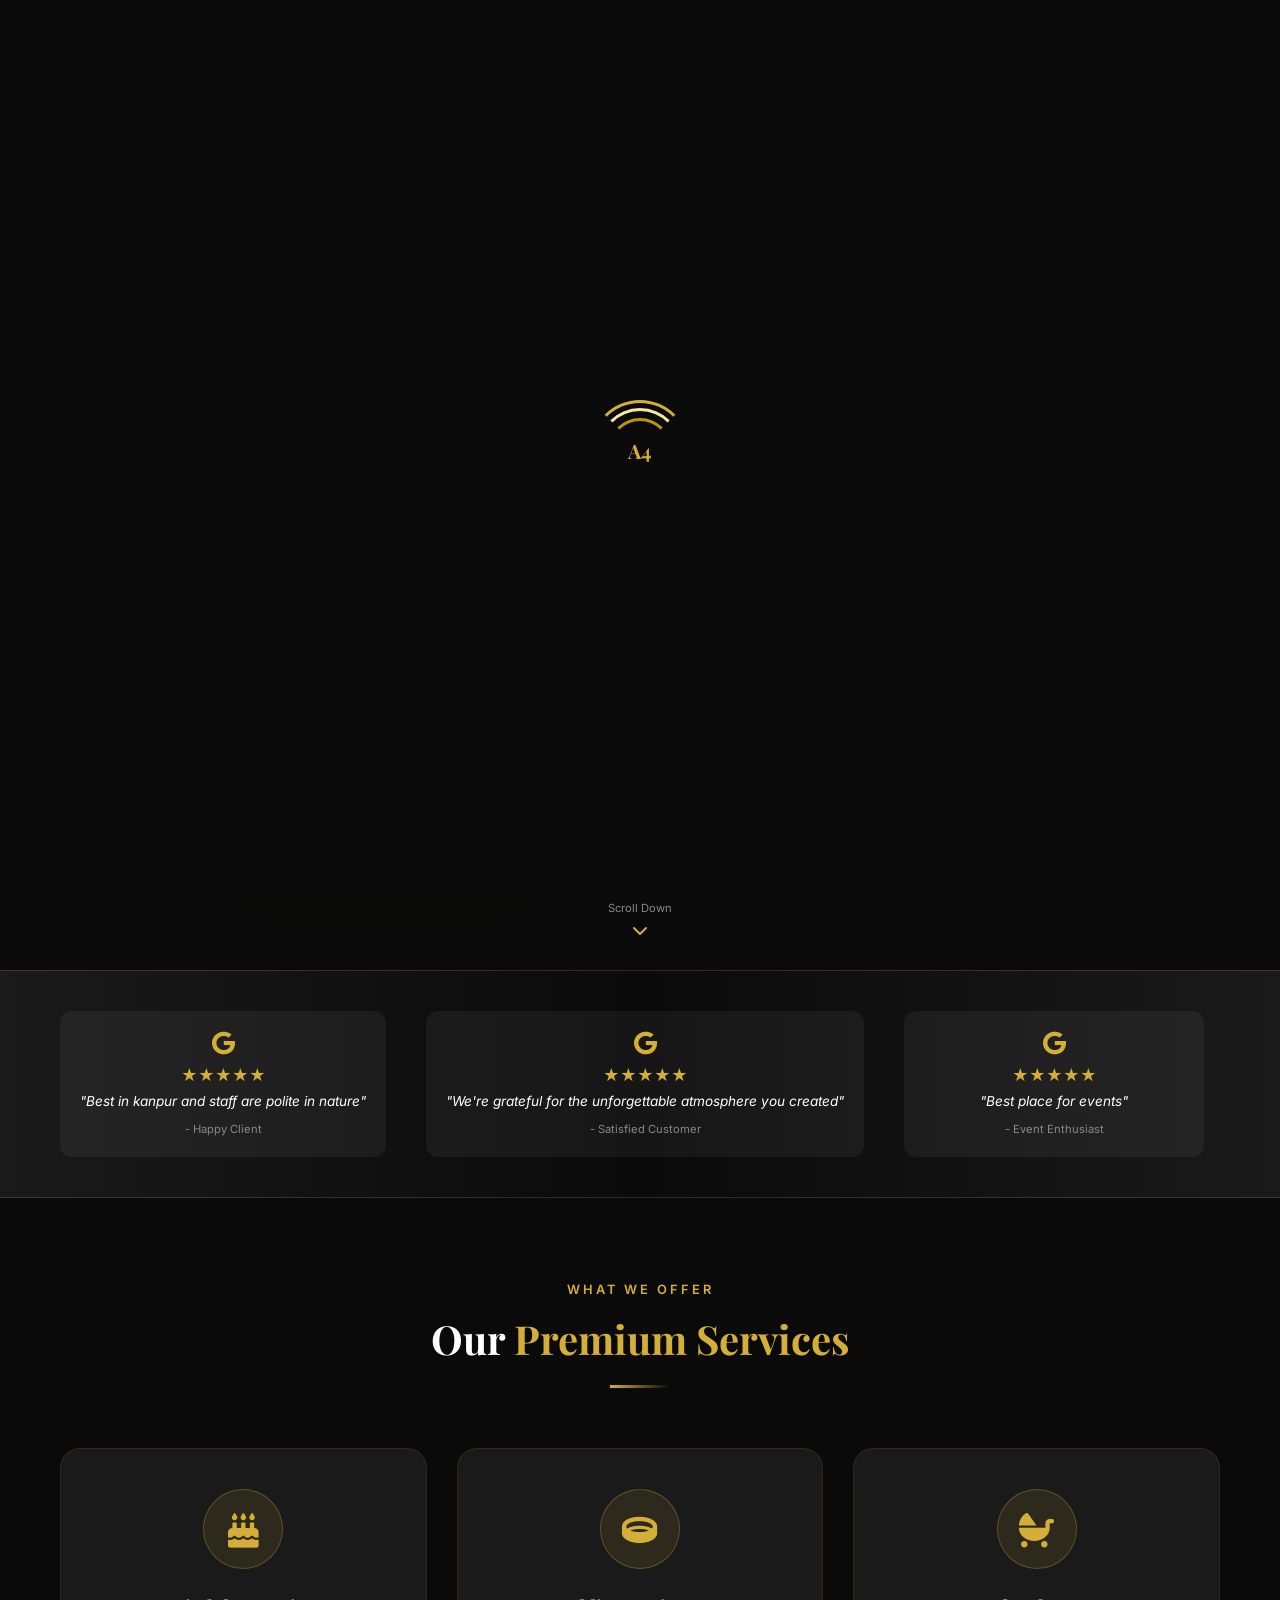
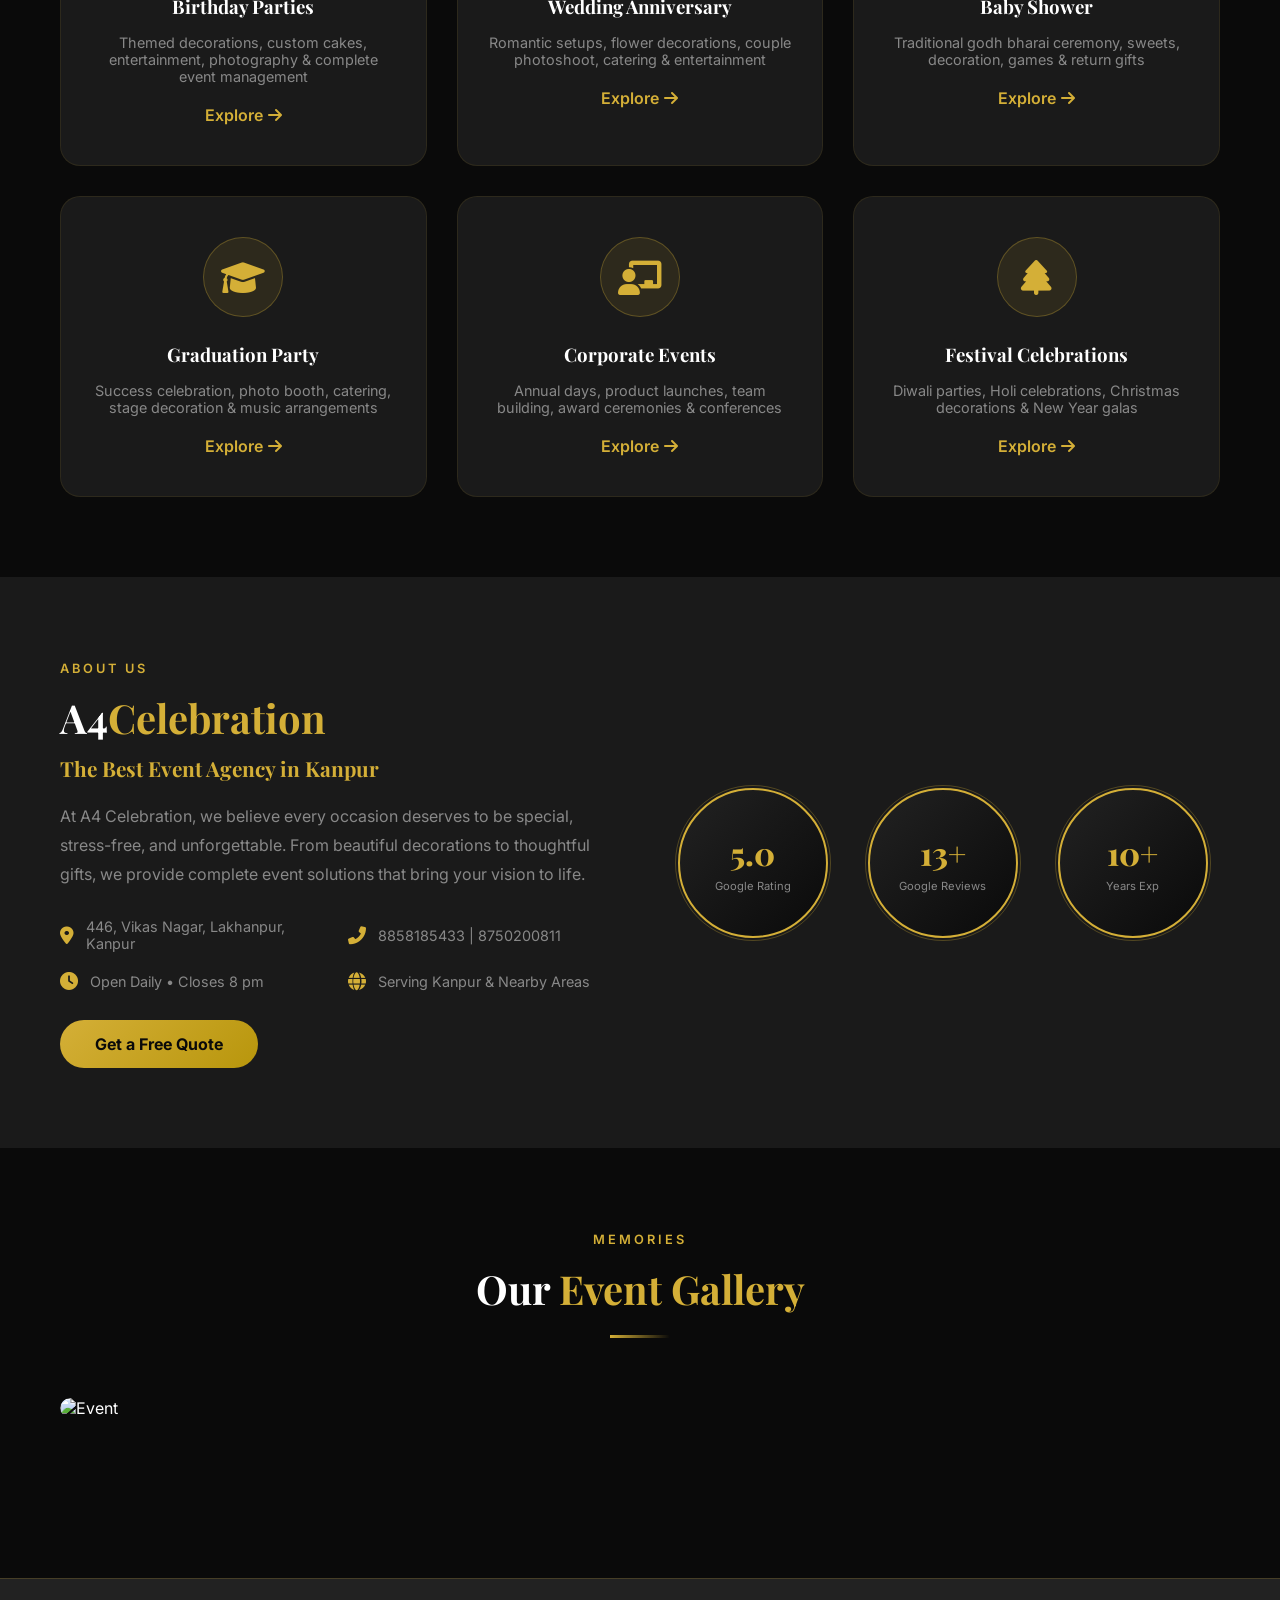
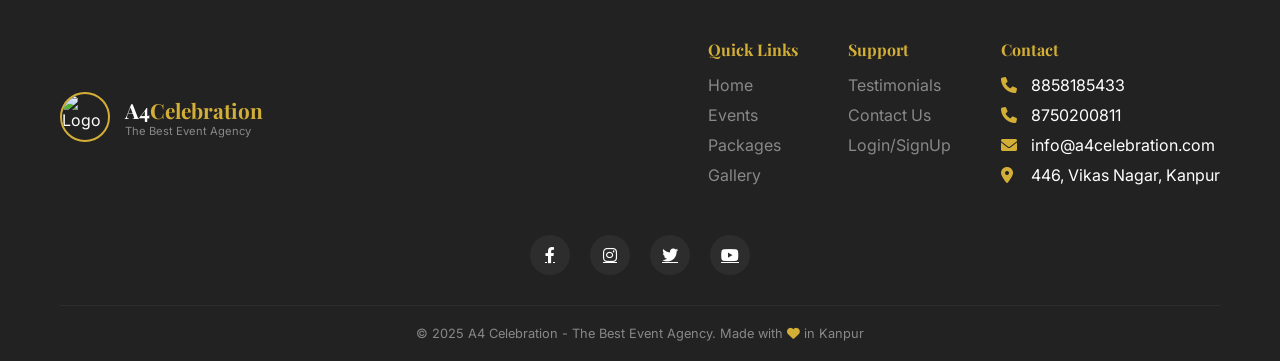
==== index.html @ dd193a32 "Initial commit" ====
<!DOCTYPE html>
<html lang="en">
<head>
    <meta charset="UTF-8">
    <meta name="viewport" content="width=device-width, initial-scale=1.0">
    <title>A4 Celebration | The Best Event Agency - Kanpur</title>
    <link rel="stylesheet" href="style.css">
    <link href="https://fonts.googleapis.com/css2?family=Inter:wght@300;400;500;600;700;800&family=Playfair+Display:wght@400;500;600;700;800;900&display=swap" rel="stylesheet">
    <link rel="stylesheet" href="https://cdnjs.cloudflare.com/ajax/libs/font-awesome/6.0.0-beta3/css/all.min.css">
    <link rel="stylesheet" href="https://cdn.jsdelivr.net/npm/swiper@11/swiper-bundle.min.css" />
</head>
<body>

<!-- ========== PRELOADER ========== -->
<div class="preloader">
    <div class="golden-loader">
        <div class="loader-ring"></div>
        <div class="loader-text">A4</div>
    </div>
</div>

<!-- ========== NAVIGATION BAR ========== -->
<nav class="navbar">
    <div class="container">
        <div class="logo">
            <img src="https://via.placeholder.com/50x50?text=A4" alt="Logo" class="logo-img">
            <div class="logo-text">
                <span class="logo-name">A4<span class="gold">Celebration</span></span>
                <span class="logo-tag">The Best Event Agency</span>
            </div>
        </div>
        <div class="nav-toggle">
            <i class="fas fa-bars"></i>
        </div>
        <ul class="nav-menu">
            <li><a href="index.html" class="nav-link active">Home</a></li>
            <li><a href="pages/events.html" class="nav-link">Events</a></li>
            <li><a href="pages/packages.html" class="nav-link">Packages</a></li>
            <li><a href="pages/gallery.html" class="nav-link">Gallery</a></li>
            <li><a href="pages/testimonials.html" class="nav-link">Testimonials</a></li>
            <li><a href="pages/contact.html" class="nav-link">Contact</a></li>
            <li><a href="#" class="nav-link login-trigger" id="loginTrigger">Login/SignUp</a></li>
        </ul>
    </div>
</nav>

<!-- ========== LOGIN/SIGNUP POPUP ========== -->
<div class="auth-popup" id="authPopup">
    <div class="auth-popup-overlay"></div>
    <div class="auth-popup-container">
        <div class="auth-popup-close"><i class="fas fa-times"></i></div>
        <div class="auth-tabs">
            <button class="tab-btn active" data-tab="login">Login</button>
            <button class="tab-btn" data-tab="signup">Sign Up</button>
        </div>
        <div class="auth-form-container">
            <!-- Login Form -->
            <div class="auth-form active" id="loginFormPopup">
                <div class="input-group">
                    <i class="fas fa-envelope"></i>
                    <input type="email" placeholder="Email Address" id="popupLoginEmail">
                </div>
                <div class="input-group">
                    <i class="fas fa-lock"></i>
                    <input type="password" placeholder="Password" id="popupLoginPassword">
                </div>
                <button class="auth-btn" id="popupLoginBtn">Login</button>
                <div class="forgot-link"><a href="#">Forgot Password?</a></div>
            </div>
            <!-- Signup Form -->
            <div class="auth-form" id="signupFormPopup">
                <div class="input-group">
                    <i class="fas fa-user"></i>
                    <input type="text" placeholder="Full Name" id="popupSignupName">
                </div>
                <div class="input-group">
                    <i class="fas fa-envelope"></i>
                    <input type="email" placeholder="Email Address" id="popupSignupEmail">
                </div>
                <div class="input-group">
                    <i class="fas fa-phone"></i>
                    <input type="tel" placeholder="Phone Number" id="popupSignupPhone">
                </div>
                <div class="input-group">
                    <i class="fas fa-lock"></i>
                    <input type="password" placeholder="Password" id="popupSignupPassword">
                </div>
                <div class="input-group">
                    <i class="fas fa-lock"></i>
                    <input type="password" placeholder="Confirm Password" id="popupSignupConfirm">
                </div>
                <button class="auth-btn" id="popupSignupBtn">Create Account</button>
            </div>
        </div>
        <div class="auth-social">
            <p>Or continue with</p>
            <div class="social-icons">
                <a href="#"><i class="fab fa-google"></i></a>
                <a href="#"><i class="fab fa-facebook-f"></i></a>
            </div>
        </div>
    </div>
</div>

<!-- ========== HERO SECTION ========== -->
<section class="hero">
    <div class="hero-bg-animation"></div>
    <div class="hero-content">
        <div class="container">
            <div class="hero-text">
                <span class="hero-badge">✨ Premium Event Agency Since 2015</span>
                <h1 class="glow-text">Creating <span class="gold">Experiences</span><br>Celebrating <span class="gold">Moments</span></h1>
                <p class="tagline">Making Your Moments Memorable</p>
                <p class="description">Complete event solutions from decorations to unforgettable celebrations in Kanpur</p>
                <div class="hero-buttons">
                    <a href="pages/events.html" class="btn-primary">Book Your Event <i class="fas fa-arrow-right"></i></a>
                    <a href="pages/contact.html" class="btn-outline">Contact Us <i class="fas fa-headset"></i></a>
                </div>
                <div class="hero-stats">
                    <div class="stat">
                        <div class="stat-number" data-count="500">0</div>
                        <p>Events Completed</p>
                    </div>
                    <div class="stat">
                        <div class="stat-number" data-count="1000">0</div>
                        <p>Happy Clients</p>
                    </div>
                    <div class="stat">
                        <div class="stat-number" data-count="5.0">5.0</div>
                        <p>Google Rating</p>
                    </div>
                </div>
            </div>
        </div>
    </div>
    <div class="hero-scroll">
        <span>Scroll Down</span>
        <i class="fas fa-chevron-down"></i>
    </div>
</section>

<!-- ========== GOOGLE REVIEWS BANNER ========== -->
<section class="google-reviews-banner">
    <div class="container">
        <div class="reviews-scroll">
            <div class="review-item">
                <i class="fab fa-google"></i>
                <div class="rating">★★★★★</div>
                <p>"Best in kanpur and staff are polite in nature"</p>
                <span>- Happy Client</span>
            </div>
            <div class="review-item">
                <i class="fab fa-google"></i>
                <div class="rating">★★★★★</div>
                <p>"We're grateful for the unforgettable atmosphere you created"</p>
                <span>- Satisfied Customer</span>
            </div>
            <div class="review-item">
                <i class="fab fa-google"></i>
                <div class="rating">★★★★★</div>
                <p>"Best place for events"</p>
                <span>- Event Enthusiast</span>
            </div>
        </div>
    </div>
</section>

<!-- ========== FEATURED SERVICES ========== -->
<section class="featured-services">
    <div class="container">
        <div class="section-header">
            <span class="subtitle">What We Offer</span>
            <h2>Our <span class="gold">Premium Services</span></h2>
            <div class="golden-line"></div>
        </div>
        <div class="services-grid">
            <div class="service-card" data-aos="fade-up">
                <div class="service-icon"><i class="fas fa-birthday-cake"></i></div>
                <h3>Birthday Parties</h3>
                <p>Themed decorations, custom cakes, entertainment, photography & complete event management</p>
                <a href="pages/events.html" class="service-link">Explore <i class="fas fa-arrow-right"></i></a>
            </div>
            <div class="service-card" data-aos="fade-up" data-aos-delay="100">
                <div class="service-icon"><i class="fas fa-ring"></i></div>
                <h3>Wedding Anniversary</h3>
                <p>Romantic setups, flower decorations, couple photoshoot, catering & entertainment</p>
                <a href="pages/events.html" class="service-link">Explore <i class="fas fa-arrow-right"></i></a>
            </div>
            <div class="service-card" data-aos="fade-up" data-aos-delay="200">
                <div class="service-icon"><i class="fas fa-baby-carriage"></i></div>
                <h3>Baby Shower</h3>
                <p>Traditional godh bharai ceremony, sweets, decoration, games & return gifts</p>
                <a href="pages/events.html" class="service-link">Explore <i class="fas fa-arrow-right"></i></a>
            </div>
            <div class="service-card" data-aos="fade-up" data-aos-delay="300">
                <div class="service-icon"><i class="fas fa-graduation-cap"></i></div>
                <h3>Graduation Party</h3>
                <p>Success celebration, photo booth, catering, stage decoration & music arrangements</p>
                <a href="pages/events.html" class="service-link">Explore <i class="fas fa-arrow-right"></i></a>
            </div>
            <div class="service-card" data-aos="fade-up" data-aos-delay="400">
                <div class="service-icon"><i class="fas fa-chalkboard-user"></i></div>
                <h3>Corporate Events</h3>
                <p>Annual days, product launches, team building, award ceremonies & conferences</p>
                <a href="pages/events.html" class="service-link">Explore <i class="fas fa-arrow-right"></i></a>
            </div>
            <div class="service-card" data-aos="fade-up" data-aos-delay="500">
                <div class="service-icon"><i class="fas fa-tree"></i></div>
                <h3>Festival Celebrations</h3>
                <p>Diwali parties, Holi celebrations, Christmas decorations & New Year galas</p>
                <a href="pages/events.html" class="service-link">Explore <i class="fas fa-arrow-right"></i></a>
            </div>
        </div>
    </div>
</section>

<!-- ========== ABOUT & INFO ========== -->
<section class="about-premium">
    <div class="container">
        <div class="about-grid">
            <div class="about-content" data-aos="fade-right">
                <span class="subtitle">About Us</span>
                <h2>A4<span class="gold">Celebration</span></h2>
                <h3>The Best Event Agency in Kanpur</h3>
                <p>At A4 Celebration, we believe every occasion deserves to be special, stress-free, and unforgettable. From beautiful decorations to thoughtful gifts, we provide complete event solutions that bring your vision to life.</p>
                <div class="info-grid">
                    <div class="info-item"><i class="fas fa-map-marker-alt"></i> 446, Vikas Nagar, Lakhanpur, Kanpur</div>
                    <div class="info-item"><i class="fas fa-phone-alt"></i> 8858185433 | 8750200811</div>
                    <div class="info-item"><i class="fas fa-clock"></i> Open Daily • Closes 8 pm</div>
                    <div class="info-item"><i class="fas fa-globe"></i> Serving Kanpur & Nearby Areas</div>
                </div>
                <a href="pages/contact.html" class="btn-primary">Get a Free Quote</a>
            </div>
            <div class="about-stats" data-aos="fade-left">
                <div class="stats-card">
                    <div class="stat-circle">
                        <div class="stat-circle-inner">
                            <span class="stat-number">5.0</span>
                            <span class="stat-label">Google Rating</span>
                        </div>
                    </div>
                    <div class="stat-circle">
                        <div class="stat-circle-inner">
                            <span class="stat-number">13+</span>
                            <span class="stat-label">Google Reviews</span>
                        </div>
                    </div>
                    <div class="stat-circle">
                        <div class="stat-circle-inner">
                            <span class="stat-number">10+</span>
                            <span class="stat-label">Years Exp</span>
                        </div>
                    </div>
                </div>
            </div>
        </div>
    </div>
</section>

<!-- ========== GALLERY PREVIEW ========== -->
<section class="gallery-preview">
    <div class="container">
        <div class="section-header">
            <span class="subtitle">Memories</span>
            <h2>Our <span class="gold">Event Gallery</span></h2>
            <div class="golden-line"></div>
        </div>
        <div class="gallery-slider swiper">
            <div class="swiper-wrapper">
                <div class="swiper-slide gallery-item"><img src="https://images.unsplash.com/photo-1464366400600-7168b5af510e?w=500" alt="Event"></div>
                <div class="swiper-slide gallery-item"><img src="https://images.unsplash.com/photo-1519225421980-715cb0215aed?w=500" alt="Event"></div>
                <div class="swiper-slide gallery-item"><img src="https://images.unsplash.com/photo-1519671482749-fd09be7ccebf?w=500" alt="Event"></div>
                <div class="swiper-slide gallery-item"><img src="https://images.unsplash.com/photo-1517457373958-b7bdd4587205?w=500" alt="Event"></div>
                <div class="swiper-slide gallery-item"><img src="https://images.unsplash.com/photo-1532712933740-cc58cf63214b?w=500" alt="Event"></div>
            </div>
            <div class="swiper-pagination"></div>
        </div>
    </div>
</section>

<!-- ========== WHATSAPP FLOATING BUTTON ========== -->
<a href="https://wa.me/918858185433" class="whatsapp-float" target="_blank">
    <i class="fab fa-whatsapp"></i>
    <span class="whatsapp-tooltip">Need help? Chat with us!</span>
</a>

<!-- ========== FOOTER ========== -->
<footer>
    <div class="container">
        <div class="footer-content">
            <div class="footer-logo">
                <img src="https://via.placeholder.com/60x60?text=A4" alt="Logo">
                <div>
                    <h3>A4<span>Celebration</span></h3>
                    <p>The Best Event Agency</p>
                </div>
            </div>
            <div class="footer-links">
                <div class="link-group">
                    <h4>Quick Links</h4>
                    <ul>
                        <li><a href="index.html">Home</a></li>
                        <li><a href="pages/events.html">Events</a></li>
                        <li><a href="pages/packages.html">Packages</a></li>
                        <li><a href="pages/gallery.html">Gallery</a></li>
                    </ul>
                </div>
                <div class="link-group">
                    <h4>Support</h4>
                    <ul>
                        <li><a href="pages/testimonials.html">Testimonials</a></li>
                        <li><a href="pages/contact.html">Contact Us</a></li>
                        <li><a href="#" class="login-trigger">Login/SignUp</a></li>
                    </ul>
                </div>
                <div class="link-group contact-info-footer">
                    <h4>Contact</h4>
                    <ul>
                        <li><i class="fas fa-phone"></i> 8858185433</li>
                        <li><i class="fas fa-phone"></i> 8750200811</li>
                        <li><i class="fas fa-envelope"></i> info@a4celebration.com</li>
                        <li><i class="fas fa-map-marker-alt"></i> 446, Vikas Nagar, Kanpur</li>
                    </ul>
                </div>
            </div>
        </div>
        <div class="footer-social">
            <a href="https://www.facebook.com/profile.php?id=61562203856563" target="_blank"><i class="fab fa-facebook-f"></i></a>
            <a href="#"><i class="fab fa-instagram"></i></a>
            <a href="#"><i class="fab fa-twitter"></i></a>
            <a href="#"><i class="fab fa-youtube"></i></a>
        </div>
        <div class="footer-bottom">
            <p>© 2025 A4 Celebration - The Best Event Agency. Made with <i class="fas fa-heart"></i> in Kanpur</p>
        </div>
    </div>
</footer>

<script src="https://cdn.jsdelivr.net/npm/swiper@11/swiper-bundle.min.js"></script>
<script src="https://cdnjs.cloudflare.com/ajax/libs/gsap/3.12.5/gsap.min.js"></script>
<script src="https://cdnjs.cloudflare.com/ajax/libs/gsap/3.12.5/ScrollTrigger.min.js"></script>
<script src="script.js"></script>
</body>
</html>
---- style.css ----
/* ========================================
   A4 CELEBRATION - BLACK & GOLDEN THEME
   Fully Animated Premium Design
   ======================================== */

:root {
    --black: #0a0a0a;
    --black-light: #1a1a1a;
    --black-lighter: #222222;
    --gold: #d4af37;
    --gold-light: #f5e6a3;
    --gold-dark: #b8960c;
    --white: #ffffff;
    --gray: #888888;
    --gray-light: #333333;
    --transition: all 0.4s cubic-bezier(0.25, 0.46, 0.45, 0.94);
    --shadow-gold: 0 0 20px rgba(212, 175, 55, 0.3);
    --shadow-black: 0 10px 30px rgba(0,0,0,0.5);
}

* {
    margin: 0;
    padding: 0;
    box-sizing: border-box;
}

html {
    scroll-behavior: smooth;
    overflow-x: hidden;
}

body {
    font-family: 'Inter', sans-serif;
    background: var(--black);
    color: var(--white);
    overflow-x: hidden;
    position: relative;
}

body::before {
    content: '';
    position: fixed;
    top: 0;
    left: 0;
    width: 100%;
    height: 100%;
    background: radial-gradient(circle at 20% 50%, rgba(212,175,55,0.03) 0%, transparent 50%);
    pointer-events: none;
    z-index: -1;
}

.container {
    max-width: 1200px;
    margin: 0 auto;
    padding: 0 20px;
}

/* ========== SCROLLBAR ========== */
::-webkit-scrollbar {
    width: 8px;
}
::-webkit-scrollbar-track {
    background: var(--black-light);
}
::-webkit-scrollbar-thumb {
    background: var(--gold);
    border-radius: 10px;
}
::-webkit-scrollbar-thumb:hover {
    background: var(--gold-dark);
}

/* ========== PRELOADER ========== */
.preloader {
    position: fixed;
    top: 0;
    left: 0;
    width: 100%;
    height: 100%;
    background: var(--black);
    display: flex;
    justify-content: center;
    align-items: center;
    z-index: 10000;
    transition: opacity 0.5s, visibility 0.5s;
}
.preloader.hide {
    opacity: 0;
    visibility: hidden;
}
.golden-loader {
    position: relative;
    width: 100px;
    height: 100px;
}
.loader-ring {
    position: absolute;
    width: 100%;
    height: 100%;
    border: 3px solid transparent;
    border-top-color: var(--gold);
    border-radius: 50%;
    animation: spin 1s linear infinite;
}
.loader-ring::before,
.loader-ring::after {
    content: '';
    position: absolute;
    border-radius: 50%;
}
.loader-ring::before {
    top: 5px;
    left: 5px;
    right: 5px;
    bottom: 5px;
    border: 3px solid transparent;
    border-top-color: var(--gold-light);
    animation: spin 2s linear infinite;
}
.loader-ring::after {
    top: 15px;
    left: 15px;
    right: 15px;
    bottom: 15px;
    border: 3px solid transparent;
    border-top-color: var(--gold-dark);
    animation: spin 1.5s linear infinite;
}
.loader-text {
    position: absolute;
    top: 50%;
    left: 50%;
    transform: translate(-50%, -50%);
    font-size: 20px;
    font-weight: bold;
    color: var(--gold);
    font-family: 'Playfair Display', serif;
}
@keyframes spin {
    0% { transform: rotate(0deg); }
    100% { transform: rotate(360deg); }
}

/* ========== TYPOGRAPHY ========== */
h1, h2, h3, h4, h5, h6 {
    font-family: 'Playfair Display', serif;
    font-weight: 700;
}
.gold {
    color: var(--gold);
}
.section-header {
    text-align: center;
    margin-bottom: 60px;
}
.subtitle {
    display: inline-block;
    font-size: 0.8rem;
    text-transform: uppercase;
    letter-spacing: 3px;
    color: var(--gold);
    margin-bottom: 15px;
    font-weight: 600;
}
.section-header h2 {
    font-size: 2.5rem;
    margin-bottom: 15px;
}
.golden-line {
    width: 60px;
    height: 3px;
    background: linear-gradient(90deg, var(--gold), transparent);
    margin: 20px auto 0;
}

/* ========== BUTTONS ========== */
.btn-primary {
    display: inline-flex;
    align-items: center;
    gap: 10px;
    background: linear-gradient(135deg, var(--gold), var(--gold-dark));
    color: var(--black);
    padding: 14px 35px;
    border-radius: 50px;
    font-weight: 700;
    text-decoration: none;
    transition: var(--transition);
    border: none;
    cursor: pointer;
    position: relative;
    overflow: hidden;
}
.btn-primary::before {
    content: '';
    position: absolute;
    top: 50%;
    left: 50%;
    width: 0;
    height: 0;
    background: rgba(255,255,255,0.3);
    border-radius: 50%;
    transform: translate(-50%, -50%);
    transition: width 0.6s, height 0.6s;
}
.btn-primary:hover::before {
    width: 300px;
    height: 300px;
}
.btn-primary:hover {
    transform: translateY(-3px);
    box-shadow: var(--shadow-gold);
}
.btn-outline {
    display: inline-flex;
    align-items: center;
    gap: 10px;
    background: transparent;
    color: var(--gold);
    padding: 12px 30px;
    border-radius: 50px;
    font-weight: 600;
    text-decoration: none;
    border: 2px solid var(--gold);
    transition: var(--transition);
}
.btn-outline:hover {
    background: var(--gold);
    color: var(--black);
    transform: translateY(-3px);
    box-shadow: var(--shadow-gold);
}

/* ========== NAVIGATION ========== */
.navbar {
    position: fixed;
    top: 0;
    width: 100%;
    background: rgba(10,10,10,0.95);
    backdrop-filter: blur(10px);
    z-index: 1000;
    padding: 15px 0;
    border-bottom: 1px solid rgba(212,175,55,0.2);
    transition: var(--transition);
}
.navbar.scrolled {
    padding: 10px 0;
    background: rgba(10,10,10,0.98);
}
.navbar .container {
    display: flex;
    justify-content: space-between;
    align-items: center;
}
.logo {
    display: flex;
    align-items: center;
    gap: 12px;
}
.logo-img {
    width: 45px;
    height: 45px;
    border-radius: 50%;
    border: 2px solid var(--gold);
    object-fit: cover;
}
.logo-text {
    line-height: 1.2;
}
.logo-name {
    font-size: 1.3rem;
    font-weight: 800;
    font-family: 'Playfair Display', serif;
}
.logo-name .gold {
    font-weight: 800;
}
.logo-tag {
    font-size: 0.7rem;
    color: var(--gray);
    display: block;
}
.nav-menu {
    display: flex;
    list-style: none;
    gap: 30px;
    align-items: center;
}
.nav-link {
    color: var(--white);
    text-decoration: none;
    font-weight: 500;
    transition: var(--transition);
    position: relative;
}
.nav-link::after {
    content: '';
    position: absolute;
    bottom: -5px;
    left: 0;
    width: 0;
    height: 2px;
    background: var(--gold);
    transition: width 0.3s;
}
.nav-link:hover::after,
.nav-link.active::after {
    width: 100%;
}
.nav-link:hover,
.nav-link.active {
    color: var(--gold);
}
.nav-toggle {
    display: none;
    font-size: 24px;
    cursor: pointer;
    color: var(--white);
}

/* ========== LOGIN/SIGNUP POPUP ========== */
.auth-popup {
    position: fixed;
    top: 0;
    left: 0;
    width: 100%;
    height: 100%;
    z-index: 2000;
    visibility: hidden;
    opacity: 0;
    transition: var(--transition);
}
.auth-popup.active {
    visibility: visible;
    opacity: 1;
}
.auth-popup-overlay {
    position: absolute;
    top: 0;
    left: 0;
    width: 100%;
    height: 100%;
    background: rgba(0,0,0,0.9);
    backdrop-filter: blur(5px);
}
.auth-popup-container {
    position: absolute;
    top: 50%;
    left: 50%;
    transform: translate(-50%, -50%) scale(0.9);
    width: 90%;
    max-width: 450px;
    background: var(--black-light);
    border-radius: 20px;
    padding: 40px;
    border: 1px solid rgba(212,175,55,0.3);
    transition: transform 0.3s;
}
.auth-popup.active .auth-popup-container {
    transform: translate(-50%, -50%) scale(1);
}
.auth-popup-close {
    position: absolute;
    top: 20px;
    right: 20px;
    font-size: 24px;
    cursor: pointer;
    color: var(--gray);
    transition: var(--transition);
}
.auth-popup-close:hover {
    color: var(--gold);
}
.auth-tabs {
    display: flex;
    gap: 20px;
    margin-bottom: 30px;
    border-bottom: 1px solid var(--gray-light);
}
.tab-btn {
    background: none;
    border: none;
    padding: 10px 0;
    font-size: 1.1rem;
    font-weight: 600;
    color: var(--gray);
    cursor: pointer;
    transition: var(--transition);
    position: relative;
}
.tab-btn.active {
    color: var(--gold);
}
.tab-btn.active::after {
    content: '';
    position: absolute;
    bottom: -1px;
    left: 0;
    width: 100%;
    height: 2px;
    background: var(--gold);
}
.auth-form {
    display: none;
}
.auth-form.active {
    display: block;
    animation: fadeIn 0.3s;
}
.input-group {
    display: flex;
    align-items: center;
    gap: 15px;
    background: var(--black-lighter);
    border-radius: 12px;
    padding: 12px 18px;
    margin-bottom: 20px;
    border: 1px solid var(--gray-light);
    transition: var(--transition);
}
.input-group:focus-within {
    border-color: var(--gold);
}
.input-group i {
    color: var(--gold);
    font-size: 18px;
}
.input-group input {
    background: none;
    border: none;
    color: var(--white);
    font-size: 1rem;
    width: 100%;
    outline: none;
}
.auth-btn {
    width: 100%;
    padding: 14px;
    background: linear-gradient(135deg, var(--gold), var(--gold-dark));
    border: none;
    border-radius: 12px;
    font-weight: 700;
    font-size: 1rem;
    cursor: pointer;
    transition: var(--transition);
    margin-top: 10px;
}
.auth-btn:hover {
    transform: translateY(-2px);
    box-shadow: var(--shadow-gold);
}
.forgot-link {
    text-align: center;
    margin-top: 15px;
}
.forgot-link a {
    color: var(--gray);
    text-decoration: none;
    font-size: 0.85rem;
}
.forgot-link a:hover {
    color: var(--gold);
}
.auth-social {
    text-align: center;
    margin-top: 25px;
    padding-top: 20px;
    border-top: 1px solid var(--gray-light);
}
.auth-social p {
    color: var(--gray);
    font-size: 0.85rem;
    margin-bottom: 15px;
}
.social-icons {
    display: flex;
    justify-content: center;
    gap: 15px;
}
.social-icons a {
    width: 40px;
    height: 40px;
    background: var(--black-lighter);
    border-radius: 50%;
    display: flex;
    align-items: center;
    justify-content: center;
    color: var(--white);
    transition: var(--transition);
}
.social-icons a:hover {
    background: var(--gold);
    color: var(--black);
    transform: translateY(-3px);
}
@keyframes fadeIn {
    from { opacity: 0; transform: translateY(10px); }
    to { opacity: 1; transform: translateY(0); }
}

/* ========== HERO SECTION ========== */
.hero {
    min-height: 100vh;
    display: flex;
    align-items: center;
    position: relative;
    overflow: hidden;
    margin-top: 70px;
}
.hero-bg-animation {
    position: absolute;
    top: 0;
    left: 0;
    width: 100%;
    height: 100%;
    background: radial-gradient(circle at 30% 40%, rgba(212,175,55,0.1) 0%, transparent 50%);
    animation: pulse 4s ease-in-out infinite;
}
@keyframes pulse {
    0%, 100% { opacity: 0.5; transform: scale(1); }
    50% { opacity: 1; transform: scale(1.05); }
}
.hero-content {
    position: relative;
    z-index: 2;
    width: 100%;
}
.hero-text {
    text-align: center;
}
.hero-badge {
    display: inline-block;
    background: rgba(212,175,55,0.15);
    border: 1px solid rgba(212,175,55,0.3);
    padding: 8px 20px;
    border-radius: 50px;
    font-size: 0.8rem;
    margin-bottom: 25px;
    backdrop-filter: blur(5px);
}
.hero-text h1 {
    font-size: 4rem;
    margin-bottom: 20px;
    line-height: 1.2;
}
.glow-text {
    text-shadow: 0 0 30px rgba(212,175,55,0.3);
}
.tagline {
    font-size: 1.8rem;
    font-weight: 500;
    margin-bottom: 15px;
    color: var(--gold);
}
.description {
    font-size: 1.1rem;
    max-width: 600px;
    margin: 0 auto 35px;
    color: var(--gray);
}
.hero-buttons {
    display: flex;
    justify-content: center;
    gap: 20px;
    margin-bottom: 60px;
}
.hero-stats {
    display: flex;
    justify-content: center;
    gap: 60px;
}
.stat {
    text-align: center;
}
.stat-number {
    font-size: 2.5rem;
    font-weight: 800;
    color: var(--gold);
    font-family: 'Playfair Display', serif;
}
.stat p {
    color: var(--gray);
    font-size: 0.9rem;
}
.hero-scroll {
    position: absolute;
    bottom: 30px;
    left: 50%;
    transform: translateX(-50%);
    text-align: center;
    animation: bounce 2s infinite;
}
.hero-scroll span {
    display: block;
    font-size: 0.7rem;
    color: var(--gray);
    margin-bottom: 5px;
}
.hero-scroll i {
    color: var(--gold);
}
@keyframes bounce {
    0%, 100% { transform: translateX(-50%) translateY(0); }
    50% { transform: translateX(-50%) translateY(10px); }
}

/* ========== GOOGLE REVIEWS BANNER ========== */
.google-reviews-banner {
    padding: 40px 0;
    background: linear-gradient(90deg, var(--black-light), var(--black), var(--black-light));
    border-top: 1px solid rgba(212,175,55,0.2);
    border-bottom: 1px solid rgba(212,175,55,0.2);
    overflow: hidden;
}
.reviews-scroll {
    display: flex;
    gap: 40px;
    animation: scrollReviews 20s linear infinite;
}
@keyframes scrollReviews {
    0% { transform: translateX(0); }
    100% { transform: translateX(-50%); }
}
.review-item {
    min-width: 300px;
    background: rgba(255,255,255,0.05);
    padding: 20px;
    border-radius: 12px;
    text-align: center;
}
.review-item i {
    color: var(--gold);
    font-size: 24px;
    margin-bottom: 10px;
}
.review-item .rating {
    color: var(--gold);
    margin-bottom: 8px;
}
.review-item p {
    font-size: 0.85rem;
    font-style: italic;
    margin-bottom: 8px;
}
.review-item span {
    font-size: 0.7rem;
    color: var(--gray);
}

/* ========== SERVICES SECTION ========== */
.featured-services {
    padding: 80px 0;
}
.services-grid {
    display: grid;
    grid-template-columns: repeat(auto-fit, minmax(350px, 1fr));
    gap: 30px;
}
.service-card {
    background: var(--black-light);
    padding: 40px 30px;
    border-radius: 20px;
    text-align: center;
    transition: var(--transition);
    border: 1px solid rgba(212,175,55,0.1);
    position: relative;
    overflow: hidden;
}
.service-card::before {
    content: '';
    position: absolute;
    top: 0;
    left: -100%;
    width: 100%;
    height: 100%;
    background: linear-gradient(90deg, transparent, rgba(212,175,55,0.1), transparent);
    transition: left 0.6s;
}
.service-card:hover::before {
    left: 100%;
}
.service-card:hover {
    transform: translateY(-10px);
    border-color: rgba(212,175,55,0.3);
    box-shadow: 0 20px 40px rgba(0,0,0,0.4);
}
.service-icon {
    width: 80px;
    height: 80px;
    background: rgba(212,175,55,0.1);
    border-radius: 50%;
    display: flex;
    align-items: center;
    justify-content: center;
    margin: 0 auto 25px;
    border: 1px solid rgba(212,175,55,0.3);
    transition: var(--transition);
}
.service-card:hover .service-icon {
    background: var(--gold);
}
.service-icon i {
    font-size: 35px;
    color: var(--gold);
    transition: var(--transition);
}
.service-card:hover .service-icon i {
    color: var(--black);
}
.service-card h3 {
    margin-bottom: 15px;
}
.service-card p {
    color: var(--gray);
    margin-bottom: 20px;
    font-size: 0.9rem;
}
.service-link {
    color: var(--gold);
    text-decoration: none;
    font-weight: 600;
    display: inline-flex;
    align-items: center;
    gap: 5px;
    transition: var(--transition);
}
.service-link:hover {
    gap: 10px;
}

/* ========== ABOUT PREMIUM ========== */
.about-premium {
    padding: 80px 0;
    background: var(--black-light);
}
.about-grid {
    display: grid;
    grid-template-columns: 1fr 1fr;
    gap: 50px;
    align-items: center;
}
.about-content h2 {
    font-size: 2.5rem;
    margin-bottom: 10px;
}
.about-content h3 {
    font-size: 1.3rem;
    margin-bottom: 20px;
    color: var(--gold);
}
.about-content p {
    color: var(--gray);
    margin-bottom: 30px;
    line-height: 1.8;
}
.info-grid {
    display: grid;
    grid-template-columns: repeat(2, 1fr);
    gap: 20px;
    margin-bottom: 30px;
}
.info-item {
    display: flex;
    align-items: center;
    gap: 12px;
    font-size: 0.9rem;
    color: var(--gray);
}
.info-item i {
    color: var(--gold);
    font-size: 18px;
}
.about-stats {
    display: flex;
    justify-content: center;
}
.stats-card {
    display: flex;
    gap: 40px;
    flex-wrap: wrap;
    justify-content: center;
}
.stat-circle {
    width: 150px;
    height: 150px;
    border-radius: 50%;
    background: linear-gradient(135deg, var(--black-lighter), var(--black));
    display: flex;
    align-items: center;
    justify-content: center;
    border: 2px solid var(--gold);
    position: relative;
}
.stat-circle::before {
    content: '';
    position: absolute;
    top: -5px;
    left: -5px;
    right: -5px;
    bottom: -5px;
    border-radius: 50%;
    border: 1px solid rgba(212,175,55,0.3);
}
.stat-circle-inner {
    text-align: center;
}
.stat-circle-inner .stat-number {
    font-size: 2rem;
    display: block;
}
.stat-circle-inner .stat-label {
    font-size: 0.7rem;
    color: var(--gray);
}

/* ========== GALLERY PREVIEW ========== */
.gallery-preview {
    padding: 80px 0;
}
.gallery-slider {
    overflow: hidden;
    border-radius: 20px;
}
.gallery-item {
    border-radius: 15px;
    overflow: hidden;
}
.gallery-item img {
    width: 100%;
    height: 300px;
    object-fit: cover;
    transition: var(--transition);
}
.gallery-item:hover img {
    transform: scale(1.05);
}
.swiper-pagination-bullet-active {
    background: var(--gold) !important;
}

/* ========== WHATSAPP FLOATING BUTTON ========== */
.whatsapp-float {
    position: fixed;
    bottom: 30px;
    right: 30px;
    background: #25D366;
    width: 60px;
    height: 60px;
    border-radius: 50%;
    display: flex;
    align-items: center;
    justify-content: center;
    font-size: 30px;
    color: white;
    z-index: 100;
    transition: var(--transition);
    box-shadow: 0 5px 20px rgba(0,0,0,0.3);
}
.whatsapp-float:hover {
    transform: scale(1.1);
    background: #20b859;
}
.whatsapp-tooltip {
    position: absolute;
    right: 70px;
    background: var(--black);
    padding: 8px 15px;
    border-radius: 10px;
    font-size: 0.8rem;
    white-space: nowrap;
    opacity: 0;
    visibility: hidden;
    transition: var(--transition);
}
.whatsapp-float:hover .whatsapp-tooltip {
    opacity: 1;
    visibility: visible;
}

/* ========== FOOTER ========== */
footer {
    background: var(--black-lighter);
    padding: 60px 0 20px;
    border-top: 1px solid rgba(212,175,55,0.2);
    margin-top: 80px;
}
.footer-content {
    display: flex;
    justify-content: space-between;
    flex-wrap: wrap;
    gap: 40px;
    margin-bottom: 40px;
}
.footer-logo {
    display: flex;
    align-items: center;
    gap: 15px;
}
.footer-logo img {
    width: 50px;
    height: 50px;
    border-radius: 50%;
    border: 2px solid var(--gold);
}
.footer-logo h3 {
    font-size: 1.3rem;
}
.footer-logo h3 span {
    color: var(--gold);
}
.footer-logo p {
    font-size: 0.7rem;
    color: var(--gray);
}
.footer-links {
    display: flex;
    gap: 50px;
    flex-wrap: wrap;
}
.link-group h4 {
    margin-bottom: 15px;
    color: var(--gold);
}
.link-group ul {
    list-style: none;
}
.link-group li {
    margin-bottom: 10px;
}
.link-group a {
    color: var(--gray);
    text-decoration: none;
    transition: var(--transition);
}
.link-group a:hover {
    color: var(--gold);
    padding-left: 5px;
}
.contact-info-footer li {
    display: flex;
    align-items: center;
    gap: 10px;
}
.contact-info-footer i {
    color: var(--gold);
    width: 20px;
}
.footer-social {
    display: flex;
    justify-content: center;
    gap: 20px;
    margin-bottom: 30px;
}
.footer-social a {
    width: 40px;
    height: 40px;
    background: rgba(255,255,255,0.05);
    border-radius: 50%;
    display: flex;
    align-items: center;
    justify-content: center;
    color: var(--white);
    transition: var(--transition);
}
.footer-social a:hover {
    background: var(--gold);
    color: var(--black);
    transform: translateY(-3px);
}
.footer-bottom {
    text-align: center;
    padding-top: 20px;
    border-top: 1px solid rgba(255,255,255,0.05);
    font-size: 0.8rem;
    color: var(--gray);
}
.footer-bottom i {
    color: var(--gold);
}

/* ========== RESPONSIVE ========== */
@media (max-width: 992px) {
    .hero-text h1 { font-size: 2.8rem; }
    .tagline { font-size: 1.3rem; }
    .about-grid { grid-template-columns: 1fr; }
}
@media (max-width: 768px) {
    .nav-toggle { display: block; }
    .nav-menu {
        position: fixed;
        top: 70px;
        left: -100%;
        width: 80%;
        height: calc(100vh - 70px);
        background: var(--black);
        flex-direction: column;
        padding: 40px;
        transition: var(--transition);
        border-right: 1px solid rgba(212,175,55,0.2);
    }
    .nav-menu.active { left: 0; }
    .hero-text h1 { font-size: 2rem; }
    .hero-buttons { flex-direction: column; align-items: center; }
    .hero-stats { gap: 30px; }
    .services-grid { grid-template-columns: 1fr; }
    .info-grid { grid-template-columns: 1fr; }
    .footer-content { flex-direction: column; text-align: center; }
    .footer-links { justify-content: center; text-align: center; }
    .contact-info-footer li { justify-content: center; }
}
@media (max-width: 480px) {
    .hero-text h1 { font-size: 1.5rem; }
    .tagline { font-size: 1rem; }
    .stat-number { font-size: 1.5rem; }
    .section-header h2 { font-size: 1.5rem; }
}

/* ========== PAGE HEADER (Inner Pages) ========== */
.page-header {
    padding: 120px 0 60px;
    text-align: center;
    background: linear-gradient(135deg, var(--black), var(--black-light));
    border-bottom: 1px solid rgba(212,175,55,0.2);
}
.page-header h1 {
    font-size: 2.5rem;
}
.page-header h1 span {
    color: var(--gold);
}
.page-header p {
    color: var(--gray);
    margin-top: 15px;
}
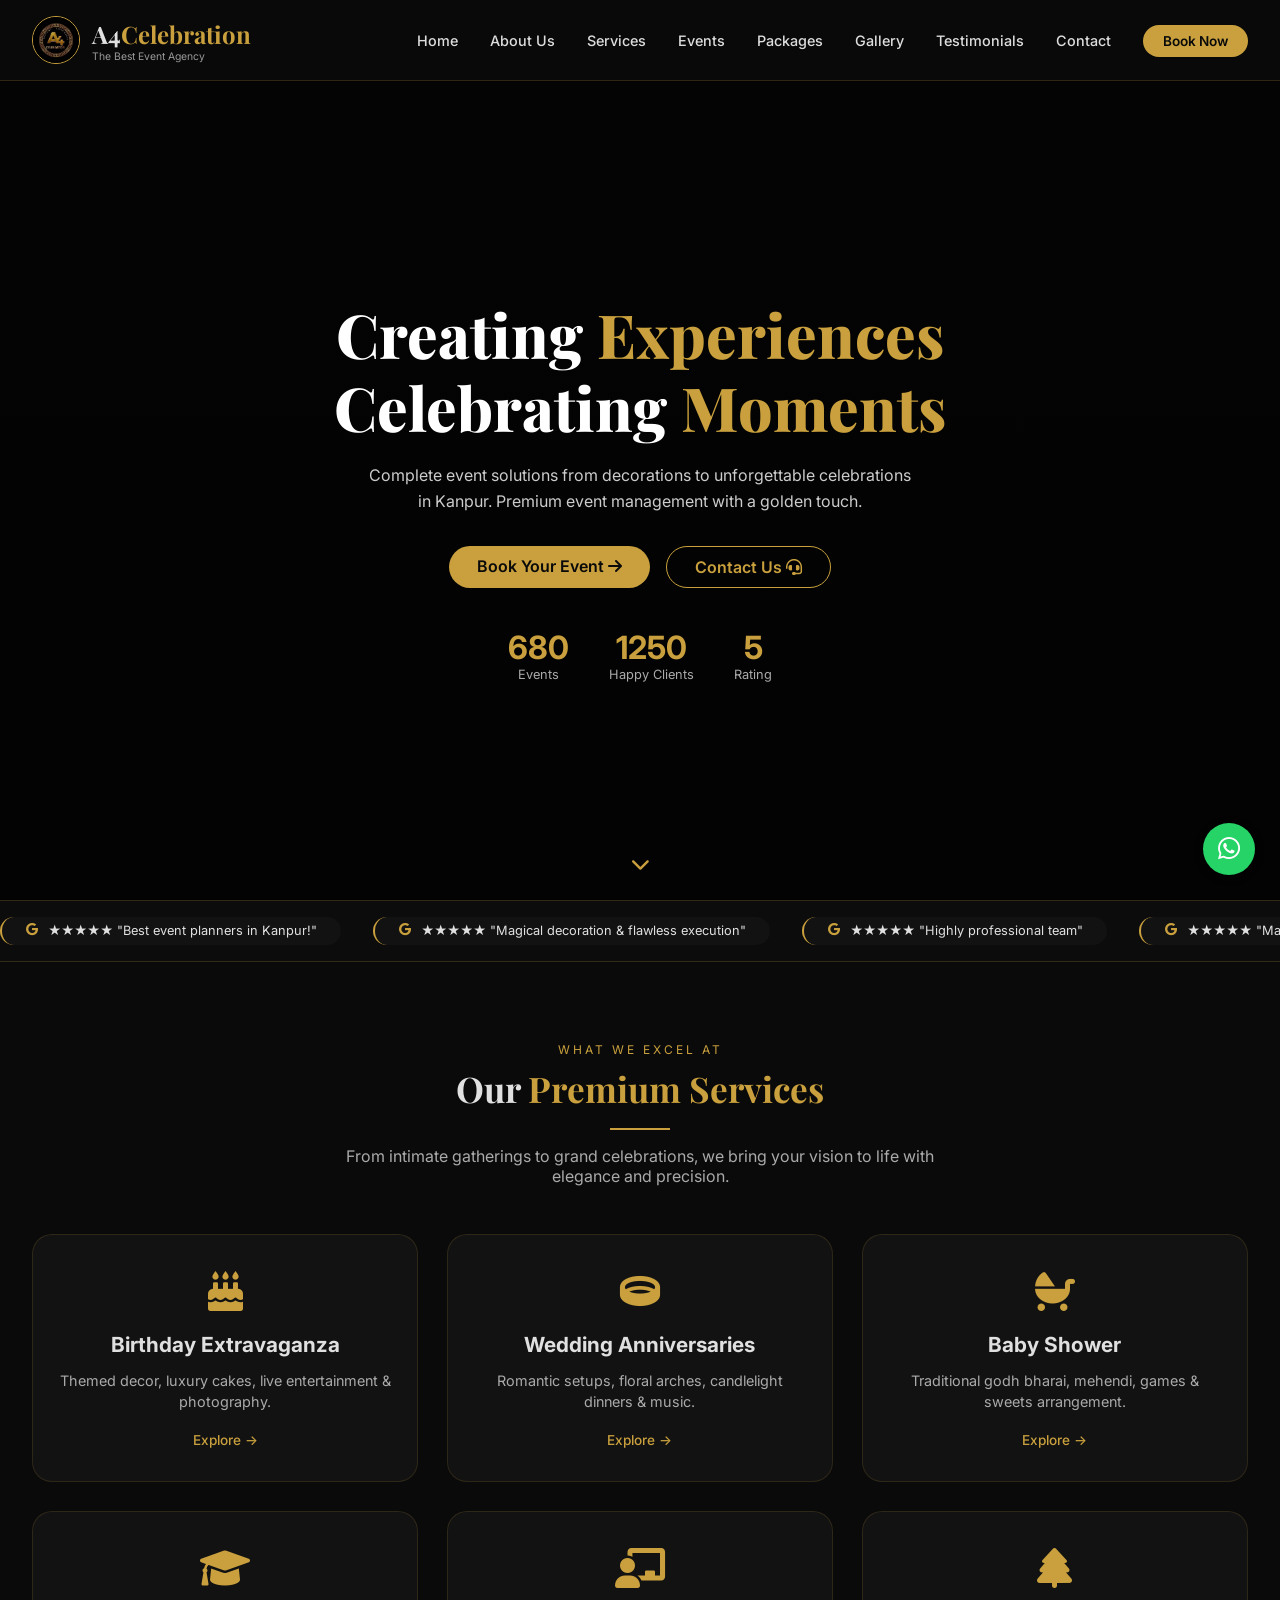
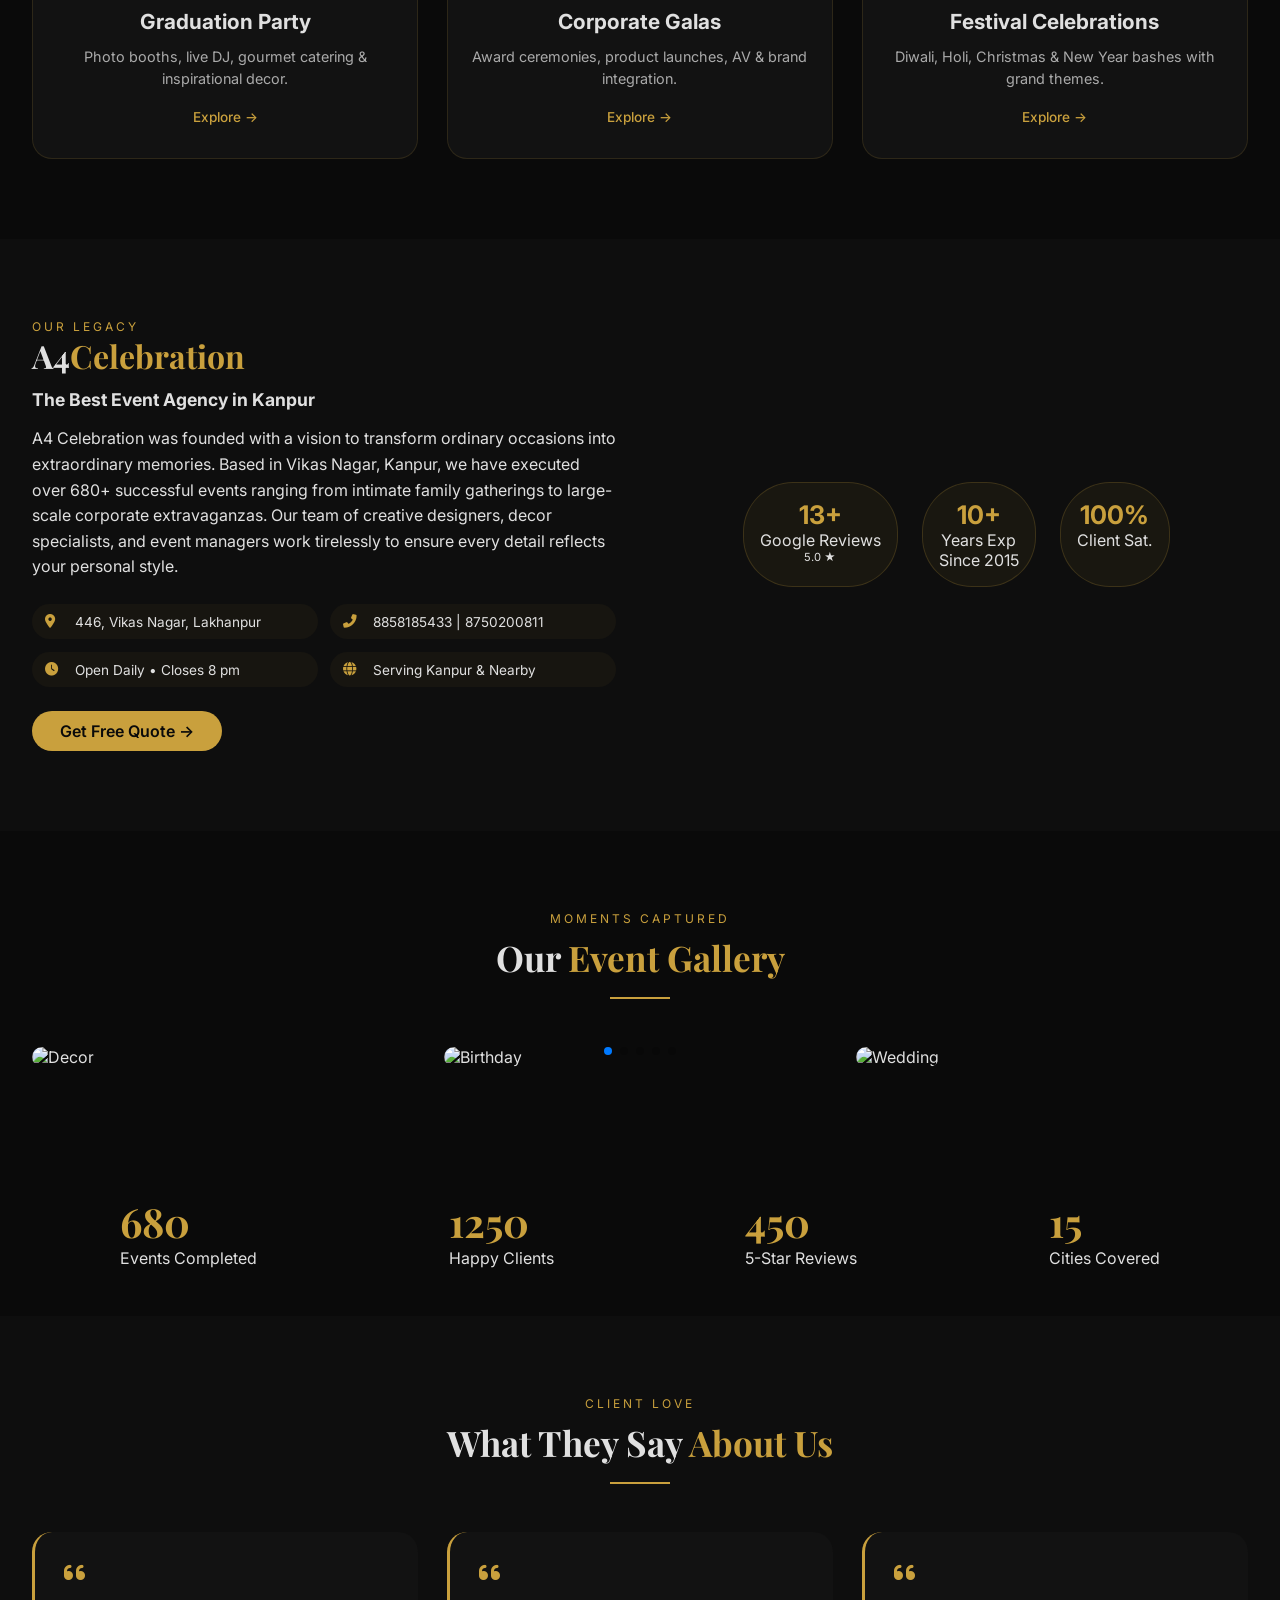
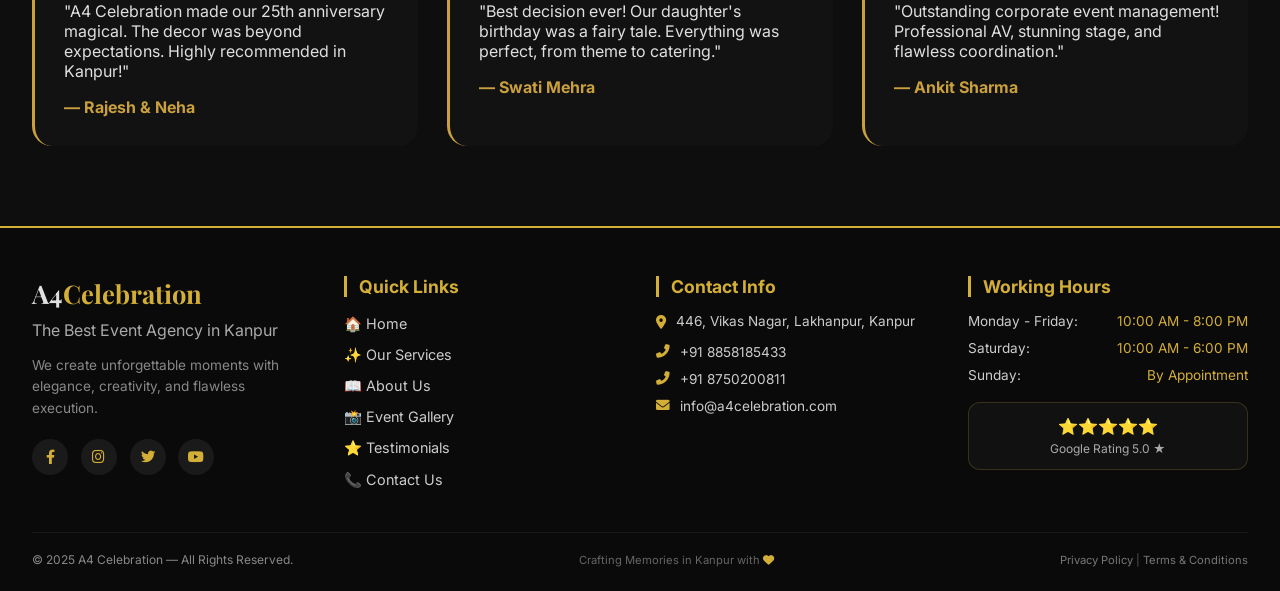
==== commit 7c4f9843: "Update website" ====
--- a/index.html
+++ b/index.html
@@ -1,344 +1,1091 @@
 <!DOCTYPE html>
 <html lang="en">
+
 <head>
     <meta charset="UTF-8">
-    <meta name="viewport" content="width=device-width, initial-scale=1.0">
-    <title>A4 Celebration | The Best Event Agency - Kanpur</title>
-    <link rel="stylesheet" href="style.css">
-    <link href="https://fonts.googleapis.com/css2?family=Inter:wght@300;400;500;600;700;800&family=Playfair+Display:wght@400;500;600;700;800;900&display=swap" rel="stylesheet">
+    <meta name="viewport" content="width=device-width, initial-scale=1.0, user-scalable=no">
+    <title>A4 Celebration | Premium Event Agency Kanpur</title>
+
+    <link
+        href="https://fonts.googleapis.com/css2?family=Inter:wght@300;400;500;600;700;800&family=Playfair+Display:wght@400;500;600;700;800&display=swap"
+        rel="stylesheet">
     <link rel="stylesheet" href="https://cdnjs.cloudflare.com/ajax/libs/font-awesome/6.0.0-beta3/css/all.min.css">
     <link rel="stylesheet" href="https://cdn.jsdelivr.net/npm/swiper@11/swiper-bundle.min.css" />
+
+    <style>
+        * {
+            margin: 0;
+            padding: 0;
+            box-sizing: border-box;
+        }
+
+        body {
+            font-family: 'Inter', sans-serif;
+            background: #0a0a0a;
+            color: #e0e0e0;
+            overflow-x: hidden;
+        }
+
+        :root {
+            --gold: #c9a03d;
+            --gold-light: #d4b04c;
+            --gold-dark: #a07d2e;
+        }
+
+        .gold {
+            color: var(--gold);
+        }
+
+        /* Preloader - Minimal */
+        .preloader {
+            position: fixed;
+            top: 0;
+            left: 0;
+            width: 100%;
+            height: 100%;
+            background: #0a0a0a;
+            display: flex;
+            align-items: center;
+            justify-content: center;
+            z-index: 9999;
+            transition: opacity 0.6s ease;
+        }
+
+        .preloader.fade-out {
+            opacity: 0;
+            visibility: hidden;
+        }
+
+        .preloader-box {
+            text-align: center;
+        }
+
+        .preloader-ring {
+            width: 60px;
+            height: 60px;
+            border: 2px solid rgba(201, 160, 61, 0.2);
+            border-top: 2px solid var(--gold);
+            border-radius: 50%;
+            margin: 0 auto 15px;
+            animation: spin 0.8s linear infinite;
+        }
+
+        @keyframes spin {
+            to {
+                transform: rotate(360deg);
+            }
+        }
+
+        .preloader-text {
+            font-family: 'Playfair Display', serif;
+            font-size: 1.2rem;
+            letter-spacing: 4px;
+            color: var(--gold);
+        }
+
+        /* ========== NAVBAR - PROPERLY VISIBLE ========== */
+        .navbar {
+            position: fixed;
+            top: 0;
+            left: 0;
+            width: 100%;
+            padding: 1rem 2rem;
+            background: rgba(10, 10, 10, 0.95);
+            backdrop-filter: blur(12px);
+            z-index: 1000;
+            border-bottom: 1px solid rgba(201, 160, 61, 0.2);
+            transition: all 0.3s;
+        }
+
+        .navbar.scrolled {
+            padding: 0.7rem 2rem;
+            background: #0a0a0a;
+            border-bottom-color: rgba(201, 160, 61, 0.4);
+        }
+
+        .container {
+            max-width: 1300px;
+            margin: 0 auto;
+            display: flex;
+            justify-content: space-between;
+            align-items: center;
+        }
+
+        .logo {
+            display: flex;
+            align-items: center;
+            gap: 12px;
+        }
+
+        .logo-img {
+            width: 48px;
+            height: 48px;
+            object-fit: cover;
+            border-radius: 50%;
+            border: 1.5px solid var(--gold);
+        }
+
+        .logo-name {
+            font-size: 1.5rem;
+            font-weight: 700;
+            font-family: 'Playfair Display', serif;
+        }
+
+        .logo-tag {
+            font-size: 0.65rem;
+            color: #999;
+        }
+
+        .nav-menu {
+            display: flex;
+            gap: 2rem;
+            list-style: none;
+        }
+
+        .nav-link {
+            color: #ddd;
+            text-decoration: none;
+            font-weight: 500;
+            font-size: 0.9rem;
+            transition: 0.2s;
+        }
+
+        .nav-link:hover,
+        .nav-link.active {
+            color: var(--gold);
+        }
+
+        .nav-toggle {
+            display: none;
+            font-size: 1.5rem;
+            cursor: pointer;
+            color: var(--gold);
+        }
+
+        /* ========== HERO - FULL BACKGROUND VISIBLE ========== */
+        .hero {
+            min-height: 100vh;
+            width: 100%;
+            display: flex;
+            align-items: center;
+            justify-content: center;
+            position: relative;
+            background: linear-gradient(rgba(0, 0, 0, 0.6), rgba(0, 0, 0, 0.75)),
+                url('https://images.unsplash.com/photo-1511795409834-ef04bbd61622?q=80&w=2069&auto=format');
+            background-size: cover;
+            background-position: center 35%;
+            background-attachment: fixed;
+            margin-top: 0;
+        }
+
+        .hero-content {
+            text-align: center;
+            max-width: 850px;
+            padding: 2rem;
+            position: relative;
+            z-index: 2;
+        }
+
+        .hero-badge {
+            display: inline-block;
+            background: rgba(201, 160, 61, 0.12);
+            padding: 0.35rem 1.2rem;
+            border-radius: 30px;
+            font-size: 0.75rem;
+            margin-bottom: 1.5rem;
+            border: 1px solid rgba(201, 160, 61, 0.3);
+        }
+
+        .hero-title {
+            font-size: 3.8rem;
+            font-weight: 800;
+            font-family: 'Playfair Display', serif;
+            line-height: 1.2;
+            color: #fff;
+            padding-top: 80px;
+        }
+
+        .hero-title span {
+            color: var(--gold);
+        }
+
+        .hero-desc {
+            color: #ccc;
+            margin: 1.2rem auto;
+            max-width: 550px;
+            line-height: 1.6;
+            font-size: 1rem;
+        }
+
+        .btn-group {
+            display: flex;
+            gap: 1rem;
+            justify-content: center;
+            margin: 2rem 0 2.5rem;
+            flex-wrap: wrap;
+        }
+
+        .btn-primary {
+            background: var(--gold);
+            color: #0a0a0a;
+            padding: 10px 28px;
+            border-radius: 40px;
+            font-weight: 600;
+            text-decoration: none;
+            transition: 0.2s;
+        }
+
+        .btn-primary:hover {
+            background: var(--gold-light);
+            transform: translateY(-2px);
+        }
+
+        .btn-outline {
+            border: 1.5px solid var(--gold);
+            color: var(--gold);
+            padding: 10px 28px;
+            border-radius: 40px;
+            font-weight: 600;
+            text-decoration: none;
+            transition: 0.2s;
+            background: transparent;
+        }
+
+        .btn-outline:hover {
+            background: rgba(201, 160, 61, 0.1);
+            transform: translateY(-2px);
+        }
+
+        .hero-stats {
+            display: flex;
+            justify-content: center;
+            gap: 2.5rem;
+            flex-wrap: wrap;
+        }
+
+        .stat-item .stat-num {
+            font-size: 2rem;
+            font-weight: 700;
+            color: var(--gold);
+        }
+
+        .stat-item p {
+            font-size: 0.8rem;
+            color: #aaa;
+        }
+
+        .scroll-down {
+            position: absolute;
+            bottom: 25px;
+            left: 50%;
+            transform: translateX(-50%);
+            cursor: pointer;
+            animation: bounce 1.8s infinite;
+        }
+
+        @keyframes bounce {
+
+            0%,
+            100% {
+                transform: translateX(-50%) translateY(0);
+            }
+
+            50% {
+                transform: translateX(-50%) translateY(8px);
+            }
+        }
+
+        .scroll-down i {
+            color: var(--gold);
+            font-size: 1.2rem;
+        }
+
+        /* Section Common */
+        .section {
+            padding: 5rem 2rem;
+        }
+
+        .section-dark {
+            background: #0e0e0e;
+        }
+
+        .section-header {
+            text-align: center;
+            margin-bottom: 3rem;
+        }
+
+        .section-sub {
+            color: var(--gold);
+            font-size: 0.75rem;
+            letter-spacing: 3px;
+            text-transform: uppercase;
+        }
+
+        .section-title {
+            font-size: 2.2rem;
+            font-family: 'Playfair Display', serif;
+            margin-top: 0.5rem;
+        }
+
+        .gold-line {
+            width: 60px;
+            height: 2px;
+            background: var(--gold);
+            margin: 1rem auto;
+        }
+
+        /* Services Grid - Clean & Proper */
+        .services-grid {
+            display: grid;
+            grid-template-columns: repeat(auto-fit, minmax(310px, 1fr));
+            gap: 1.8rem;
+            max-width: 1300px;
+            margin: 0 auto;
+        }
+
+        .service-card {
+            background: #121212;
+            padding: 2rem 1.5rem;
+            border-radius: 20px;
+            border: 1px solid rgba(201, 160, 61, 0.15);
+            transition: 0.3s;
+            text-align: center;
+        }
+
+        .service-card:hover {
+            transform: translateY(-5px);
+            border-color: rgba(201, 160, 61, 0.4);
+        }
+
+        .service-icon {
+            font-size: 2.5rem;
+            color: var(--gold);
+            margin-bottom: 1rem;
+        }
+
+        .service-card h3 {
+            font-size: 1.3rem;
+            margin-bottom: 0.8rem;
+        }
+
+        .service-card p {
+            color: #aaa;
+            font-size: 0.9rem;
+            line-height: 1.5;
+            margin-bottom: 1rem;
+        }
+
+        .service-link {
+            color: var(--gold);
+            text-decoration: none;
+            font-size: 0.85rem;
+            font-weight: 500;
+        }
+
+        .service-link:hover {
+            text-decoration: underline;
+        }
+
+        /* About */
+        .about-grid {
+            display: grid;
+            grid-template-columns: 1fr 1fr;
+            gap: 3rem;
+            align-items: center;
+            max-width: 1300px;
+            margin: 0 auto;
+        }
+
+        .info-list {
+            display: grid;
+            grid-template-columns: 1fr 1fr;
+            gap: 0.8rem;
+            margin: 1.5rem 0;
+        }
+
+        .info-item {
+            display: flex;
+            align-items: center;
+            gap: 10px;
+            font-size: 0.85rem;
+            background: rgba(201, 160, 61, 0.05);
+            padding: 0.6rem 0.8rem;
+            border-radius: 40px;
+        }
+
+        .info-item i {
+            color: var(--gold);
+            width: 20px;
+        }
+
+        .stats-row {
+            display: flex;
+            gap: 1.5rem;
+            justify-content: center;
+            flex-wrap: wrap;
+        }
+
+        .stat-badge {
+            background: rgba(201, 160, 61, 0.06);
+            padding: 1rem;
+            border-radius: 50px;
+            text-align: center;
+            min-width: 110px;
+            border: 1px solid rgba(201, 160, 61, 0.2);
+        }
+
+        .stat-badge .big {
+            font-size: 1.6rem;
+            font-weight: 700;
+            color: var(--gold);
+        }
+
+        /* Gallery */
+        .gallery-slider .swiper-slide img {
+            width: 100%;
+            height: 280px;
+            object-fit: cover;
+            border-radius: 16px;
+            transition: 0.3s;
+        }
+
+        .gallery-slider .swiper-slide img:hover {
+            transform: scale(1.02);
+        }
+
+        /* Reviews Marquee */
+        .marquee-section {
+            background: #0c0c0c;
+            padding: 1rem 0;
+            overflow: hidden;
+            border-top: 1px solid rgba(201, 160, 61, 0.2);
+            border-bottom: 1px solid rgba(201, 160, 61, 0.2);
+        }
+
+        .marquee {
+            display: flex;
+            gap: 2rem;
+            animation: marqueeScroll 25s linear infinite;
+            width: max-content;
+        }
+
+        .marquee-item {
+            background: #121212;
+            padding: 0.4rem 1.5rem;
+            border-radius: 40px;
+            display: flex;
+            align-items: center;
+            gap: 10px;
+            font-size: 0.8rem;
+            white-space: nowrap;
+            border-left: 2px solid var(--gold);
+        }
+
+        @keyframes marqueeScroll {
+            0% {
+                transform: translateX(0);
+            }
+
+            100% {
+                transform: translateX(-50%);
+            }
+        }
+
+        /* Counter */
+        .counter-section {
+            background: #0a0a0a;
+            padding: 3rem 2rem;
+        }
+
+        .counter-grid {
+            display: flex;
+            justify-content: space-around;
+            flex-wrap: wrap;
+            gap: 2rem;
+            max-width: 1200px;
+            margin: 0 auto;
+        }
+
+        .counter-number {
+            font-size: 2.5rem;
+            font-weight: 700;
+            color: var(--gold);
+            font-family: 'Playfair Display', serif;
+        }
+
+        /* Testimonial */
+        .testimonial-grid {
+            display: grid;
+            grid-template-columns: repeat(auto-fit, minmax(280px, 1fr));
+            gap: 1.8rem;
+            max-width: 1300px;
+            margin: 0 auto;
+        }
+
+        .testimonial-card {
+            background: #121212;
+            padding: 1.8rem;
+            border-radius: 20px;
+            border-left: 3px solid var(--gold);
+        }
+
+        .testimonial-card i {
+            color: var(--gold);
+            font-size: 1.5rem;
+            margin-bottom: 1rem;
+        }
+
+        /* Footer */
+        footer {
+            background: #050505;
+            padding: 2.5rem 2rem 1.5rem;
+            border-top: 1px solid rgba(201, 160, 61, 0.2);
+        }
+
+        .footer-grid {
+            display: flex;
+            justify-content: space-between;
+            flex-wrap: wrap;
+            gap: 2rem;
+            max-width: 1300px;
+            margin: 0 auto;
+        }
+
+        /* WhatsApp */
+        .whatsapp-float {
+            position: fixed;
+            bottom: 25px;
+            right: 25px;
+            background: #25D366;
+            width: 52px;
+            height: 52px;
+            border-radius: 50%;
+            display: flex;
+            align-items: center;
+            justify-content: center;
+            font-size: 1.6rem;
+            color: white;
+            z-index: 99;
+            text-decoration: none;
+            box-shadow: 0 2px 10px rgba(0, 0, 0, 0.3);
+        }
+
+        @media (max-width: 900px) {
+            .nav-menu {
+                position: fixed;
+                top: 65px;
+                left: -100%;
+                flex-direction: column;
+                background: #0a0a0a;
+                width: 70%;
+                height: 100vh;
+                padding: 2rem;
+                transition: 0.3s;
+                border-right: 2px solid var(--gold);
+                gap: 1.2rem;
+            }
+
+            .nav-menu.active {
+                left: 0;
+            }
+
+            .nav-toggle {
+                display: block;
+            }
+
+            .hero-title {
+                font-size: 2.5rem;
+            }
+
+            .about-grid {
+                grid-template-columns: 1fr;
+            }
+
+            .section-title {
+                font-size: 1.8rem;
+            }
+        }
+
+        .reveal {
+            opacity: 0;
+            transform: translateY(25px);
+            transition: opacity 0.6s ease, transform 0.6s ease;
+        }
+
+        .reveal.active {
+            opacity: 1;
+            transform: translateY(0);
+        }
+    </style>
 </head>
+
 <body>
 
-<!-- ========== PRELOADER ========== -->
-<div class="preloader">
-    <div class="golden-loader">
-        <div class="loader-ring"></div>
-        <div class="loader-text">A4</div>
+    <div class="preloader" id="preloader">
+        <div class="preloader-box">
+            <div class="preloader-ring"></div>
+            <div class="preloader-text">A4</div>
+        </div>
     </div>
-</div>
-
-<!-- ========== NAVIGATION BAR ========== -->
-<nav class="navbar">
-    <div class="container">
-        <div class="logo">
-            <img src="https://via.placeholder.com/50x50?text=A4" alt="Logo" class="logo-img">
-            <div class="logo-text">
-                <span class="logo-name">A4<span class="gold">Celebration</span></span>
-                <span class="logo-tag">The Best Event Agency</span>
-            </div>
-        </div>
-        <div class="nav-toggle">
-            <i class="fas fa-bars"></i>
-        </div>
-        <ul class="nav-menu">
-            <li><a href="index.html" class="nav-link active">Home</a></li>
-            <li><a href="pages/events.html" class="nav-link">Events</a></li>
-            <li><a href="pages/packages.html" class="nav-link">Packages</a></li>
-            <li><a href="pages/gallery.html" class="nav-link">Gallery</a></li>
-            <li><a href="pages/testimonials.html" class="nav-link">Testimonials</a></li>
-            <li><a href="pages/contact.html" class="nav-link">Contact</a></li>
-            <li><a href="#" class="nav-link login-trigger" id="loginTrigger">Login/SignUp</a></li>
-        </ul>
+
+    <nav class="navbar" id="navbar">
+        <div class="container">
+            <div class="logo">
+                <img src="assets/logo.jpeg" alt="Logo" class="logo-img"
+                    onerror="this.src='https://placehold.co/48x48/c9a03d/black?text=A4'">
+                <div>
+                    <div class="logo-name">A4<span class="gold">Celebration</span></div>
+                    <div class="logo-tag">The Best Event Agency</div>
+                </div>
+            </div>
+            <div class="nav-toggle" id="navToggle"><i class="fas fa-bars"></i></div>
+            <ul class="nav-menu" id="navMenu">
+                <ul class="nav-menu" id="navMenu">
+                    <li><a href="index.html" class="nav-link">Home</a></li>
+                    <li><a href="about.html" class="nav-link">About Us</a></li>
+                    <li><a href="services.html" class="nav-link">Services</a></li>
+                    <li><a href="event.html" class="nav-link">Events</a></li>
+                    <li><a href="packages.html" class="nav-link">Packages</a></li>
+                    <li><a href="gallery.html" class="nav-link">Gallery</a></li>
+                    <li><a href="testimonials.html" class="nav-link">Testimonials</a></li>
+                    <li><a href="contact.html" class="nav-link">Contact</a></li>
+                </ul>
+
+                <div>
+                    <!-- <button class="btn-primary" style="font-size:0.85rem; padding:8px 20px;">Book Now</button> -->
+
+                    <a href="contact.html" class="btn-primary" style="font-size:0.85rem; padding:8px 20px;">Book Now</a>
+                </div>
+        </div>
+    </nav>
+
+    <!-- Hero Section - Full Background Visible -->
+    <section class="hero">
+        <div class="hero-content">
+            <!-- <div class="hero-badge">✨ Since 2015 • Kanpur's Finest ✨</div> -->
+            <h1 class="hero-title">Creating <span>Experiences</span><br>Celebrating <span>Moments</span></h1>
+            <p class="hero-desc">Complete event solutions from decorations to unforgettable celebrations in Kanpur.
+                Premium event management with a golden touch.</p>
+            <div class="btn-group">
+                <a href="#" class="btn-primary">Book Your Event <i class="fas fa-arrow-right"></i></a>
+                <a href="#" class="btn-outline">Contact Us <i class="fas fa-headset"></i></a>
+            </div>
+            <div class="hero-stats">
+                <div class="stat-item">
+                    <div class="stat-num" data-count="680">0</div>
+                    <p>Events</p>
+                </div>
+                <div class="stat-item">
+                    <div class="stat-num" data-count="1250">0</div>
+                    <p>Happy Clients</p>
+                </div>
+                <div class="stat-item">
+                    <div class="stat-num" data-count="5.0">5.0</div>
+                    <p>Rating</p>
+                </div>
+            </div>
+        </div>
+        <div class="scroll-down"><i class="fas fa-chevron-down"></i></div>
+    </section>
+
+    <!-- Reviews Marquee -->
+    <div class="marquee-section">
+        <div class="marquee">
+            <div class="marquee-item"><i class="fab fa-google" style="color:#c9a03d;"></i> ★★★★★ "Best event planners in
+                Kanpur!"</div>
+            <div class="marquee-item"><i class="fab fa-google" style="color:#c9a03d;"></i> ★★★★★ "Magical decoration &
+                flawless execution"</div>
+            <div class="marquee-item"><i class="fab fa-google" style="color:#c9a03d;"></i> ★★★★★ "Highly professional
+                team"</div>
+            <div class="marquee-item"><i class="fab fa-google" style="color:#c9a03d;"></i> ★★★★★ "Made our anniversary
+                unforgettable"</div>
+            <div class="marquee-item"><i class="fab fa-google" style="color:#c9a03d;"></i> ★★★★★ "Stress-free
+                celebration"</div>
+            <div class="marquee-item"><i class="fab fa-google" style="color:#c9a03d;"></i> ★★★★★ "Best in Kanpur for
+                events"</div>
+            <div class="marquee-item"><i class="fab fa-google" style="color:#c9a03d;"></i> ★★★★★ "Best event planners in
+                Kanpur!"</div>
+            <div class="marquee-item"><i class="fab fa-google" style="color:#c9a03d;"></i> ★★★★★ "Magical decoration &
+                flawless execution"</div>
+        </div>
     </div>
-</nav>
-
-<!-- ========== LOGIN/SIGNUP POPUP ========== -->
-<div class="auth-popup" id="authPopup">
-    <div class="auth-popup-overlay"></div>
-    <div class="auth-popup-container">
-        <div class="auth-popup-close"><i class="fas fa-times"></i></div>
-        <div class="auth-tabs">
-            <button class="tab-btn active" data-tab="login">Login</button>
-            <button class="tab-btn" data-tab="signup">Sign Up</button>
-        </div>
-        <div class="auth-form-container">
-            <!-- Login Form -->
-            <div class="auth-form active" id="loginFormPopup">
-                <div class="input-group">
-                    <i class="fas fa-envelope"></i>
-                    <input type="email" placeholder="Email Address" id="popupLoginEmail">
-                </div>
-                <div class="input-group">
-                    <i class="fas fa-lock"></i>
-                    <input type="password" placeholder="Password" id="popupLoginPassword">
-                </div>
-                <button class="auth-btn" id="popupLoginBtn">Login</button>
-                <div class="forgot-link"><a href="#">Forgot Password?</a></div>
-            </div>
-            <!-- Signup Form -->
-            <div class="auth-form" id="signupFormPopup">
-                <div class="input-group">
-                    <i class="fas fa-user"></i>
-                    <input type="text" placeholder="Full Name" id="popupSignupName">
-                </div>
-                <div class="input-group">
-                    <i class="fas fa-envelope"></i>
-                    <input type="email" placeholder="Email Address" id="popupSignupEmail">
-                </div>
-                <div class="input-group">
-                    <i class="fas fa-phone"></i>
-                    <input type="tel" placeholder="Phone Number" id="popupSignupPhone">
-                </div>
-                <div class="input-group">
-                    <i class="fas fa-lock"></i>
-                    <input type="password" placeholder="Password" id="popupSignupPassword">
-                </div>
-                <div class="input-group">
-                    <i class="fas fa-lock"></i>
-                    <input type="password" placeholder="Confirm Password" id="popupSignupConfirm">
-                </div>
-                <button class="auth-btn" id="popupSignupBtn">Create Account</button>
-            </div>
-        </div>
-        <div class="auth-social">
-            <p>Or continue with</p>
-            <div class="social-icons">
-                <a href="#"><i class="fab fa-google"></i></a>
-                <a href="#"><i class="fab fa-facebook-f"></i></a>
-            </div>
-        </div>
-    </div>
-</div>
-
-<!-- ========== HERO SECTION ========== -->
-<section class="hero">
-    <div class="hero-bg-animation"></div>
-    <div class="hero-content">
-        <div class="container">
-            <div class="hero-text">
-                <span class="hero-badge">✨ Premium Event Agency Since 2015</span>
-                <h1 class="glow-text">Creating <span class="gold">Experiences</span><br>Celebrating <span class="gold">Moments</span></h1>
-                <p class="tagline">Making Your Moments Memorable</p>
-                <p class="description">Complete event solutions from decorations to unforgettable celebrations in Kanpur</p>
-                <div class="hero-buttons">
-                    <a href="pages/events.html" class="btn-primary">Book Your Event <i class="fas fa-arrow-right"></i></a>
-                    <a href="pages/contact.html" class="btn-outline">Contact Us <i class="fas fa-headset"></i></a>
-                </div>
-                <div class="hero-stats">
-                    <div class="stat">
-                        <div class="stat-number" data-count="500">0</div>
-                        <p>Events Completed</p>
-                    </div>
-                    <div class="stat">
-                        <div class="stat-number" data-count="1000">0</div>
-                        <p>Happy Clients</p>
-                    </div>
-                    <div class="stat">
-                        <div class="stat-number" data-count="5.0">5.0</div>
-                        <p>Google Rating</p>
-                    </div>
-                </div>
-            </div>
-        </div>
-    </div>
-    <div class="hero-scroll">
-        <span>Scroll Down</span>
-        <i class="fas fa-chevron-down"></i>
-    </div>
-</section>
-
-<!-- ========== GOOGLE REVIEWS BANNER ========== -->
-<section class="google-reviews-banner">
-    <div class="container">
-        <div class="reviews-scroll">
-            <div class="review-item">
-                <i class="fab fa-google"></i>
-                <div class="rating">★★★★★</div>
-                <p>"Best in kanpur and staff are polite in nature"</p>
-                <span>- Happy Client</span>
-            </div>
-            <div class="review-item">
-                <i class="fab fa-google"></i>
-                <div class="rating">★★★★★</div>
-                <p>"We're grateful for the unforgettable atmosphere you created"</p>
-                <span>- Satisfied Customer</span>
-            </div>
-            <div class="review-item">
-                <i class="fab fa-google"></i>
-                <div class="rating">★★★★★</div>
-                <p>"Best place for events"</p>
-                <span>- Event Enthusiast</span>
-            </div>
-        </div>
-    </div>
-</section>
-
-<!-- ========== FEATURED SERVICES ========== -->
-<section class="featured-services">
-    <div class="container">
+
+    <!-- Services Section - Properly Formatted -->
+    <section class="section">
         <div class="section-header">
-            <span class="subtitle">What We Offer</span>
-            <h2>Our <span class="gold">Premium Services</span></h2>
-            <div class="golden-line"></div>
+            <div class="section-sub">WHAT WE EXCEL AT</div>
+            <h2 class="section-title">Our <span class="gold">Premium Services</span></h2>
+            <div class="gold-line"></div>
+            <p style="color:#aaa; max-width:600px; margin:0 auto;">From intimate gatherings to grand celebrations, we
+                bring your vision to life with elegance and precision.</p>
         </div>
         <div class="services-grid">
-            <div class="service-card" data-aos="fade-up">
+            <div class="service-card reveal">
                 <div class="service-icon"><i class="fas fa-birthday-cake"></i></div>
-                <h3>Birthday Parties</h3>
-                <p>Themed decorations, custom cakes, entertainment, photography & complete event management</p>
-                <a href="pages/events.html" class="service-link">Explore <i class="fas fa-arrow-right"></i></a>
-            </div>
-            <div class="service-card" data-aos="fade-up" data-aos-delay="100">
+                <h3>Birthday Extravaganza</h3>
+                <p>Themed decor, luxury cakes, live entertainment & photography.</p><a href="#"
+                    class="service-link">Explore →</a>
+            </div>
+            <div class="service-card reveal">
                 <div class="service-icon"><i class="fas fa-ring"></i></div>
-                <h3>Wedding Anniversary</h3>
-                <p>Romantic setups, flower decorations, couple photoshoot, catering & entertainment</p>
-                <a href="pages/events.html" class="service-link">Explore <i class="fas fa-arrow-right"></i></a>
-            </div>
-            <div class="service-card" data-aos="fade-up" data-aos-delay="200">
+                <h3>Wedding Anniversaries</h3>
+                <p>Romantic setups, floral arches, candlelight dinners & music.</p><a href="#"
+                    class="service-link">Explore →</a>
+            </div>
+            <div class="service-card reveal">
                 <div class="service-icon"><i class="fas fa-baby-carriage"></i></div>
                 <h3>Baby Shower</h3>
-                <p>Traditional godh bharai ceremony, sweets, decoration, games & return gifts</p>
-                <a href="pages/events.html" class="service-link">Explore <i class="fas fa-arrow-right"></i></a>
-            </div>
-            <div class="service-card" data-aos="fade-up" data-aos-delay="300">
+                <p>Traditional godh bharai, mehendi, games & sweets arrangement.</p><a href="#"
+                    class="service-link">Explore →</a>
+            </div>
+            <div class="service-card reveal">
                 <div class="service-icon"><i class="fas fa-graduation-cap"></i></div>
                 <h3>Graduation Party</h3>
-                <p>Success celebration, photo booth, catering, stage decoration & music arrangements</p>
-                <a href="pages/events.html" class="service-link">Explore <i class="fas fa-arrow-right"></i></a>
-            </div>
-            <div class="service-card" data-aos="fade-up" data-aos-delay="400">
+                <p>Photo booths, live DJ, gourmet catering & inspirational decor.</p><a href="#"
+                    class="service-link">Explore →</a>
+            </div>
+            <div class="service-card reveal">
                 <div class="service-icon"><i class="fas fa-chalkboard-user"></i></div>
-                <h3>Corporate Events</h3>
-                <p>Annual days, product launches, team building, award ceremonies & conferences</p>
-                <a href="pages/events.html" class="service-link">Explore <i class="fas fa-arrow-right"></i></a>
-            </div>
-            <div class="service-card" data-aos="fade-up" data-aos-delay="500">
+                <h3>Corporate Galas</h3>
+                <p>Award ceremonies, product launches, AV & brand integration.</p><a href="#"
+                    class="service-link">Explore →</a>
+            </div>
+            <div class="service-card reveal">
                 <div class="service-icon"><i class="fas fa-tree"></i></div>
                 <h3>Festival Celebrations</h3>
-                <p>Diwali parties, Holi celebrations, Christmas decorations & New Year galas</p>
-                <a href="pages/events.html" class="service-link">Explore <i class="fas fa-arrow-right"></i></a>
-            </div>
-        </div>
-    </div>
-</section>
-
-<!-- ========== ABOUT & INFO ========== -->
-<section class="about-premium">
-    <div class="container">
+                <p>Diwali, Holi, Christmas & New Year bashes with grand themes.</p><a href="#"
+                    class="service-link">Explore →</a>
+            </div>
+        </div>
+    </section>
+
+    <!-- About Section -->
+    <section class="section section-dark">
         <div class="about-grid">
-            <div class="about-content" data-aos="fade-right">
-                <span class="subtitle">About Us</span>
-                <h2>A4<span class="gold">Celebration</span></h2>
-                <h3>The Best Event Agency in Kanpur</h3>
-                <p>At A4 Celebration, we believe every occasion deserves to be special, stress-free, and unforgettable. From beautiful decorations to thoughtful gifts, we provide complete event solutions that bring your vision to life.</p>
-                <div class="info-grid">
-                    <div class="info-item"><i class="fas fa-map-marker-alt"></i> 446, Vikas Nagar, Lakhanpur, Kanpur</div>
+            <div class="reveal">
+                <div class="section-sub" style="text-align:left;">Our Legacy</div>
+                <h2 style="font-size:2rem; font-family:'Playfair Display';">A4<span class="gold">Celebration</span></h2>
+                <h3 style="margin:0.8rem 0 1rem; font-size:1.1rem;">The Best Event Agency in Kanpur</h3>
+                <p style="line-height:1.6;">A4 Celebration was founded with a vision to transform ordinary occasions
+                    into extraordinary memories. Based in Vikas Nagar, Kanpur, we have executed over 680+ successful
+                    events ranging from intimate family gatherings to large-scale corporate extravaganzas. Our team of
+                    creative designers, decor specialists, and event managers work tirelessly to ensure every detail
+                    reflects your personal style.</p>
+                <div class="info-list">
+                    <div class="info-item"><i class="fas fa-map-marker-alt"></i> 446, Vikas Nagar, Lakhanpur</div>
                     <div class="info-item"><i class="fas fa-phone-alt"></i> 8858185433 | 8750200811</div>
                     <div class="info-item"><i class="fas fa-clock"></i> Open Daily • Closes 8 pm</div>
-                    <div class="info-item"><i class="fas fa-globe"></i> Serving Kanpur & Nearby Areas</div>
-                </div>
-                <a href="pages/contact.html" class="btn-primary">Get a Free Quote</a>
-            </div>
-            <div class="about-stats" data-aos="fade-left">
-                <div class="stats-card">
-                    <div class="stat-circle">
-                        <div class="stat-circle-inner">
-                            <span class="stat-number">5.0</span>
-                            <span class="stat-label">Google Rating</span>
-                        </div>
+                    <div class="info-item"><i class="fas fa-globe"></i> Serving Kanpur & Nearby</div>
+                </div>
+                <a href="#" class="btn-primary" style="display:inline-block;">Get Free Quote →</a>
+            </div>
+            <div class="stats-row reveal">
+                <div class="stat-badge">
+                    <div class="big">13+</div>
+                    <div>Google Reviews</div>
+                    <div style="font-size:0.7rem;">5.0 ★</div>
+                </div>
+                <div class="stat-badge">
+                    <div class="big">10+</div>
+                    <div>Years Exp</div>
+                    <div>Since 2015</div>
+                </div>
+                <div class="stat-badge">
+                    <div class="big">100%</div>
+                    <div>Client Sat.</div>
+                </div>
+            </div>
+        </div>
+    </section>
+
+    <!-- Gallery -->
+    <section class="section">
+        <div class="section-header">
+            <div class="section-sub">Moments Captured</div>
+            <h2 class="section-title">Our <span class="gold">Event Gallery</span></h2>
+            <div class="gold-line"></div>
+        </div>
+        <div class="swiper gallery-slider" style="max-width:1300px; margin:0 auto; overflow:hidden;">
+            <div class="swiper-wrapper">
+                <div class="swiper-slide"><img src="https://images.unsplash.com/photo-1511795409834-ef04bbd61622?w=600"
+                        alt="Decor"></div>
+                <div class="swiper-slide"><img src="https://images.unsplash.com/photo-1464366400600-7168b5af510e?w=600"
+                        alt="Birthday"></div>
+                <div class="swiper-slide"><img src="https://images.unsplash.com/photo-1519225421980-715cb0215aed?w=600"
+                        alt="Wedding"></div>
+                <div class="swiper-slide"><img src="https://images.unsplash.com/photo-1519671482749-fd09be7ccebf?w=600"
+                        alt="Corporate"></div>
+                <div class="swiper-slide"><img src="https://images.unsplash.com/photo-1532712933740-cc58cf63214b?w=600"
+                        alt="Festival"></div>
+            </div>
+            <div class="swiper-pagination"></div>
+        </div>
+    </section>
+
+    <!-- Counter Section -->
+    <div class="counter-section">
+        <div class="counter-grid">
+            <div class="counter-box reveal">
+                <div class="counter-number" data-count="680">0</div>
+                <p>Events Completed</p>
+            </div>
+            <div class="counter-box reveal">
+                <div class="counter-number" data-count="1250">0</div>
+                <p>Happy Clients</p>
+            </div>
+            <div class="counter-box reveal">
+                <div class="counter-number" data-count="450">0</div>
+                <p>5-Star Reviews</p>
+            </div>
+            <div class="counter-box reveal">
+                <div class="counter-number" data-count="15">0</div>
+                <p>Cities Covered</p>
+            </div>
+        </div>
+    </div>
+
+    <!-- Testimonials -->
+    <section class="section section-dark">
+        <div class="section-header">
+            <div class="section-sub">Client Love</div>
+            <h2 class="section-title">What They Say <span class="gold">About Us</span></h2>
+            <div class="gold-line"></div>
+        </div>
+        <div class="testimonial-grid">
+            <div class="testimonial-card reveal"><i class="fas fa-quote-left"></i>
+                <p>"A4 Celebration made our 25th anniversary magical. The decor was beyond expectations. Highly
+                    recommended in Kanpur!"</p>
+                <h4 style="margin-top:1rem; color:var(--gold);">— Rajesh & Neha</h4>
+            </div>
+            <div class="testimonial-card reveal"><i class="fas fa-quote-left"></i>
+                <p>"Best decision ever! Our daughter's birthday was a fairy tale. Everything was perfect, from theme to
+                    catering."</p>
+                <h4 style="margin-top:1rem; color:var(--gold);">— Swati Mehra</h4>
+            </div>
+            <div class="testimonial-card reveal"><i class="fas fa-quote-left"></i>
+                <p>"Outstanding corporate event management! Professional AV, stunning stage, and flawless coordination."
+                </p>
+                <h4 style="margin-top:1rem; color:var(--gold);">— Ankit Sharma</h4>
+            </div>
+        </div>
+    </section>
+
+    <!-- ========== SIMPLE PROFESSIONAL FOOTER - NO PAYMENT / NO NEWSLETTER ========== -->
+    <footer style="background: #0a0a0a; border-top: 2px solid #d4af37; padding: 3rem 2rem 1.5rem;">
+        <div style="max-width: 1400px; margin: 0 auto;">
+
+            <!-- Main Footer Grid - 4 Columns (Without Payment & Newsletter) -->
+            <div
+                style="display: grid; grid-template-columns: repeat(auto-fit, minmax(240px, 1fr)); gap: 2rem; margin-bottom: 2rem;">
+
+                <!-- Column 1: Brand Info -->
+                <div>
+                    <h3 style="font-family: 'Playfair Display', serif; font-size: 1.6rem; margin-bottom: 0.5rem;">
+                        A4<span style="color: #d4af37;">Celebration</span>
+                    </h3>
+                    <p style="color: #aaaaaa; margin-bottom: 0.8rem; line-height: 1.5;">The Best Event Agency in Kanpur
+                    </p>
+                    <p style="color: #888888; font-size: 0.85rem; line-height: 1.6; margin-bottom: 1.2rem;">
+                        We create unforgettable moments with elegance, creativity, and flawless execution.
+                    </p>
+                    <!-- Social Icons -->
+                    <div style="display: flex; gap: 0.8rem;">
+                        <a href="#"
+                            style="background: #1a1a1a; width: 36px; height: 36px; border-radius: 50%; display: flex; align-items: center; justify-content: center; color: #d4af37; transition: all 0.3s; text-decoration: none; font-size: 0.9rem;"><i
+                                class="fab fa-facebook-f"></i></a>
+                        <a href="#"
+                            style="background: #1a1a1a; width: 36px; height: 36px; border-radius: 50%; display: flex; align-items: center; justify-content: center; color: #d4af37; transition: all 0.3s; text-decoration: none; font-size: 0.9rem;"><i
+                                class="fab fa-instagram"></i></a>
+                        <a href="#"
+                            style="background: #1a1a1a; width: 36px; height: 36px; border-radius: 50%; display: flex; align-items: center; justify-content: center; color: #d4af37; transition: all 0.3s; text-decoration: none; font-size: 0.9rem;"><i
+                                class="fab fa-twitter"></i></a>
+                        <a href="#"
+                            style="background: #1a1a1a; width: 36px; height: 36px; border-radius: 50%; display: flex; align-items: center; justify-content: center; color: #d4af37; transition: all 0.3s; text-decoration: none; font-size: 0.9rem;"><i
+                                class="fab fa-youtube"></i></a>
                     </div>
-                    <div class="stat-circle">
-                        <div class="stat-circle-inner">
-                            <span class="stat-number">13+</span>
-                            <span class="stat-label">Google Reviews</span>
-                        </div>
+                </div>
+
+                <!-- Column 2: Quick Links -->
+                <div>
+                    <h4
+                        style="color: #d4af37; font-size: 1.1rem; margin-bottom: 1rem; border-left: 3px solid #d4af37; padding-left: 12px;">
+                        Quick Links
+                    </h4>
+                    <ul style="list-style: none;">
+                        <li style="margin-bottom: 0.7rem;"><a href="#home"
+                                style="color: #cccccc; text-decoration: none; transition: 0.3s; font-size: 0.9rem;">🏠
+                                Home</a></li>
+                        <li style="margin-bottom: 0.7rem;"><a href="#services"
+                                style="color: #cccccc; text-decoration: none; transition: 0.3s; font-size: 0.9rem;">✨
+                                Our Services</a></li>
+                        <li style="margin-bottom: 0.7rem;"><a href="#about"
+                                style="color: #cccccc; text-decoration: none; transition: 0.3s; font-size: 0.9rem;">📖
+                                About Us</a></li>
+                        <li style="margin-bottom: 0.7rem;"><a href="#gallery"
+                                style="color: #cccccc; text-decoration: none; transition: 0.3s; font-size: 0.9rem;">📸
+                                Event Gallery</a></li>
+                        <li style="margin-bottom: 0.7rem;"><a href="#testimonials"
+                                style="color: #cccccc; text-decoration: none; transition: 0.3s; font-size: 0.9rem;">⭐
+                                Testimonials</a></li>
+                        <li style="margin-bottom: 0.7rem;"><a href="#contact"
+                                style="color: #cccccc; text-decoration: none; transition: 0.3s; font-size: 0.9rem;">📞
+                                Contact Us</a></li>
+                    </ul>
+                </div>
+
+                <!-- Column 3: Contact Info -->
+                <div>
+                    <h4
+                        style="color: #d4af37; font-size: 1.1rem; margin-bottom: 1rem; border-left: 3px solid #d4af37; padding-left: 12px;">
+                        Contact Info
+                    </h4>
+                    <ul style="list-style: none;">
+                        <li
+                            style="margin-bottom: 0.9rem; display: flex; align-items: flex-start; gap: 10px; color: #cccccc; font-size: 0.85rem;">
+                            <i class="fas fa-map-marker-alt" style="color: #d4af37; margin-top: 3px;"></i>
+                            446, Vikas Nagar, Lakhanpur, Kanpur
+                        </li>
+                        <li
+                            style="margin-bottom: 0.7rem; display: flex; align-items: center; gap: 10px; color: #cccccc; font-size: 0.85rem;">
+                            <i class="fas fa-phone-alt" style="color: #d4af37;"></i>
+                            +91 8858185433
+                        </li>
+                        <li
+                            style="margin-bottom: 0.7rem; display: flex; align-items: center; gap: 10px; color: #cccccc; font-size: 0.85rem;">
+                            <i class="fas fa-phone-alt" style="color: #d4af37;"></i>
+                            +91 8750200811
+                        </li>
+                        <li
+                            style="margin-bottom: 0.7rem; display: flex; align-items: center; gap: 10px; color: #cccccc; font-size: 0.85rem;">
+                            <i class="fas fa-envelope" style="color: #d4af37;"></i>
+                            info@a4celebration.com
+                        </li>
+                    </ul>
+                </div>
+
+                <!-- Column 4: Working Hours & Location Badge -->
+                <div>
+                    <h4
+                        style="color: #d4af37; font-size: 1.1rem; margin-bottom: 1rem; border-left: 3px solid #d4af37; padding-left: 12px;">
+                        Working Hours
+                    </h4>
+                    <ul style="list-style: none;">
+                        <li
+                            style="margin-bottom: 0.7rem; display: flex; justify-content: space-between; color: #cccccc; font-size: 0.85rem;">
+                            <span>Monday - Friday:</span> <span style="color: #d4af37;">10:00 AM - 8:00 PM</span>
+                        </li>
+                        <li
+                            style="margin-bottom: 0.7rem; display: flex; justify-content: space-between; color: #cccccc; font-size: 0.85rem;">
+                            <span>Saturday:</span> <span style="color: #d4af37;">10:00 AM - 6:00 PM</span>
+                        </li>
+                        <li
+                            style="margin-bottom: 0.7rem; display: flex; justify-content: space-between; color: #cccccc; font-size: 0.85rem;">
+                            <span>Sunday:</span> <span style="color: #d4af37;">By Appointment</span>
+                        </li>
+                    </ul>
+
+                    <!-- Rating Badge (Extra touch) -->
+                    <div
+                        style="margin-top: 1.2rem; background: #111; padding: 0.8rem; border-radius: 12px; text-align: center; border: 1px solid rgba(212,175,55,0.2);">
+                        <div style="color: #d4af37; font-size: 1rem;">⭐⭐⭐⭐⭐</div>
+                        <div style="color: #aaaaaa; font-size: 0.75rem; margin-top: 0.3rem;">Google Rating 5.0 ★</div>
                     </div>
-                    <div class="stat-circle">
-                        <div class="stat-circle-inner">
-                            <span class="stat-number">10+</span>
-                            <span class="stat-label">Years Exp</span>
-                        </div>
-                    </div>
-                </div>
-            </div>
-        </div>
-    </div>
-</section>
-
-<!-- ========== GALLERY PREVIEW ========== -->
-<section class="gallery-preview">
-    <div class="container">
-        <div class="section-header">
-            <span class="subtitle">Memories</span>
-            <h2>Our <span class="gold">Event Gallery</span></h2>
-            <div class="golden-line"></div>
-        </div>
-        <div class="gallery-slider swiper">
-            <div class="swiper-wrapper">
-                <div class="swiper-slide gallery-item"><img src="https://images.unsplash.com/photo-1464366400600-7168b5af510e?w=500" alt="Event"></div>
-                <div class="swiper-slide gallery-item"><img src="https://images.unsplash.com/photo-1519225421980-715cb0215aed?w=500" alt="Event"></div>
-                <div class="swiper-slide gallery-item"><img src="https://images.unsplash.com/photo-1519671482749-fd09be7ccebf?w=500" alt="Event"></div>
-                <div class="swiper-slide gallery-item"><img src="https://images.unsplash.com/photo-1517457373958-b7bdd4587205?w=500" alt="Event"></div>
-                <div class="swiper-slide gallery-item"><img src="https://images.unsplash.com/photo-1532712933740-cc58cf63214b?w=500" alt="Event"></div>
-            </div>
-            <div class="swiper-pagination"></div>
-        </div>
-    </div>
-</section>
-
-<!-- ========== WHATSAPP FLOATING BUTTON ========== -->
-<a href="https://wa.me/918858185433" class="whatsapp-float" target="_blank">
-    <i class="fab fa-whatsapp"></i>
-    <span class="whatsapp-tooltip">Need help? Chat with us!</span>
-</a>
-
-<!-- ========== FOOTER ========== -->
-<footer>
-    <div class="container">
-        <div class="footer-content">
-            <div class="footer-logo">
-                <img src="https://via.placeholder.com/60x60?text=A4" alt="Logo">
-                <div>
-                    <h3>A4<span>Celebration</span></h3>
-                    <p>The Best Event Agency</p>
-                </div>
-            </div>
-            <div class="footer-links">
-                <div class="link-group">
-                    <h4>Quick Links</h4>
-                    <ul>
-                        <li><a href="index.html">Home</a></li>
-                        <li><a href="pages/events.html">Events</a></li>
-                        <li><a href="pages/packages.html">Packages</a></li>
-                        <li><a href="pages/gallery.html">Gallery</a></li>
-                    </ul>
-                </div>
-                <div class="link-group">
-                    <h4>Support</h4>
-                    <ul>
-                        <li><a href="pages/testimonials.html">Testimonials</a></li>
-                        <li><a href="pages/contact.html">Contact Us</a></li>
-                        <li><a href="#" class="login-trigger">Login/SignUp</a></li>
-                    </ul>
-                </div>
-                <div class="link-group contact-info-footer">
-                    <h4>Contact</h4>
-                    <ul>
-                        <li><i class="fas fa-phone"></i> 8858185433</li>
-                        <li><i class="fas fa-phone"></i> 8750200811</li>
-                        <li><i class="fas fa-envelope"></i> info@a4celebration.com</li>
-                        <li><i class="fas fa-map-marker-alt"></i> 446, Vikas Nagar, Kanpur</li>
-                    </ul>
-                </div>
-            </div>
-        </div>
-        <div class="footer-social">
-            <a href="https://www.facebook.com/profile.php?id=61562203856563" target="_blank"><i class="fab fa-facebook-f"></i></a>
-            <a href="#"><i class="fab fa-instagram"></i></a>
-            <a href="#"><i class="fab fa-twitter"></i></a>
-            <a href="#"><i class="fab fa-youtube"></i></a>
-        </div>
-        <div class="footer-bottom">
-            <p>© 2025 A4 Celebration - The Best Event Agency. Made with <i class="fas fa-heart"></i> in Kanpur</p>
-        </div>
-    </div>
-</footer>
-
-<script src="https://cdn.jsdelivr.net/npm/swiper@11/swiper-bundle.min.js"></script>
-<script src="https://cdnjs.cloudflare.com/ajax/libs/gsap/3.12.5/gsap.min.js"></script>
-<script src="https://cdnjs.cloudflare.com/ajax/libs/gsap/3.12.5/ScrollTrigger.min.js"></script>
-<script src="script.js"></script>
+                </div>
+            </div>
+
+            <!-- Bottom Copyright Bar -->
+            <div
+                style="display: flex; flex-wrap: wrap; justify-content: space-between; align-items: center; padding-top: 1.2rem; border-top: 1px solid #1a1a1a; gap: 0.8rem;">
+                <div style="color: #888888; font-size: 0.75rem;">
+                    © 2025 A4 Celebration — All Rights Reserved.
+                </div>
+                <div style="color: #666; font-size: 0.7rem;">
+                    Crafting Memories in Kanpur with <i class="fas fa-heart" style="color: #d4af37;"></i>
+                </div>
+                <div style="color: #555; font-size: 0.7rem;">
+                    <a href="#" style="color: #777; text-decoration: none;">Privacy Policy</a> | <a href="#"
+                        style="color: #777; text-decoration: none;">Terms & Conditions</a>
+                </div>
+            </div>
+
+        </div>
+    </footer>
+
+    <style>
+        /* Hover Effects for Footer */
+        footer a:hover {
+            color: #d4af37 !important;
+            padding-left: 5px;
+        }
+
+        footer .social-links a:hover {
+            transform: translateY(-3px);
+            background: #d4af37;
+            color: #000 !important;
+        }
+
+        /* Smooth transition for all links */
+        footer a {
+            transition: all 0.3s ease;
+            display: inline-block;
+        }
+    </style>
+
+    <a href="https://wa.me/918858185433" class="whatsapp-float" target="_blank"><i class="fab fa-whatsapp"></i></a>
+
+    <script src="https://cdn.jsdelivr.net/npm/swiper@11/swiper-bundle.min.js"></script>
+    <script>
+        window.addEventListener('load', () => {
+            const preloader = document.getElementById('preloader');
+            setTimeout(() => { preloader.classList.add('fade-out'); setTimeout(() => preloader.style.display = 'none', 600); }, 800);
+
+            // Counters
+            const counters = document.querySelectorAll('.stat-num, .counter-number');
+            counters.forEach(counter => {
+                const target = parseFloat(counter.getAttribute('data-count'));
+                if (isNaN(target)) return;
+                let current = 0;
+                const step = target / 45;
+                const update = () => {
+                    if (current < target) {
+                        current += step;
+                        counter.innerText = Math.ceil(current);
+                        requestAnimationFrame(update);
+                    } else { counter.innerText = target; }
+                };
+                update();
+            });
+
+            // Scroll reveal
+            const reveals = document.querySelectorAll('.reveal');
+            const observer = new IntersectionObserver((entries) => {
+                entries.forEach(entry => { if (entry.isIntersecting) entry.target.classList.add('active'); });
+            }, { threshold: 0.1 });
+            reveals.forEach(el => observer.observe(el));
+
+            // Navbar scroll
+            window.addEventListener('scroll', () => {
+                document.getElementById('navbar').classList.toggle('scrolled', window.scrollY > 50);
+            });
+
+            // Mobile menu
+            document.getElementById('navToggle').addEventListener('click', () => {
+                document.getElementById('navMenu').classList.toggle('active');
+            });
+
+            // Scroll down
+            document.querySelector('.scroll-down')?.addEventListener('click', () => {
+                window.scrollBy({ top: window.innerHeight, behavior: 'smooth' });
+            });
+
+            // Swiper
+            new Swiper('.gallery-slider', {
+                loop: true, slidesPerView: 1, spaceBetween: 20, autoplay: { delay: 2800 },
+                pagination: { el: '.swiper-pagination', clickable: true },
+                breakpoints: { 768: { slidesPerView: 2 }, 1024: { slidesPerView: 3 } }
+            });
+        });
+    </script>
 </body>
+
 </html>
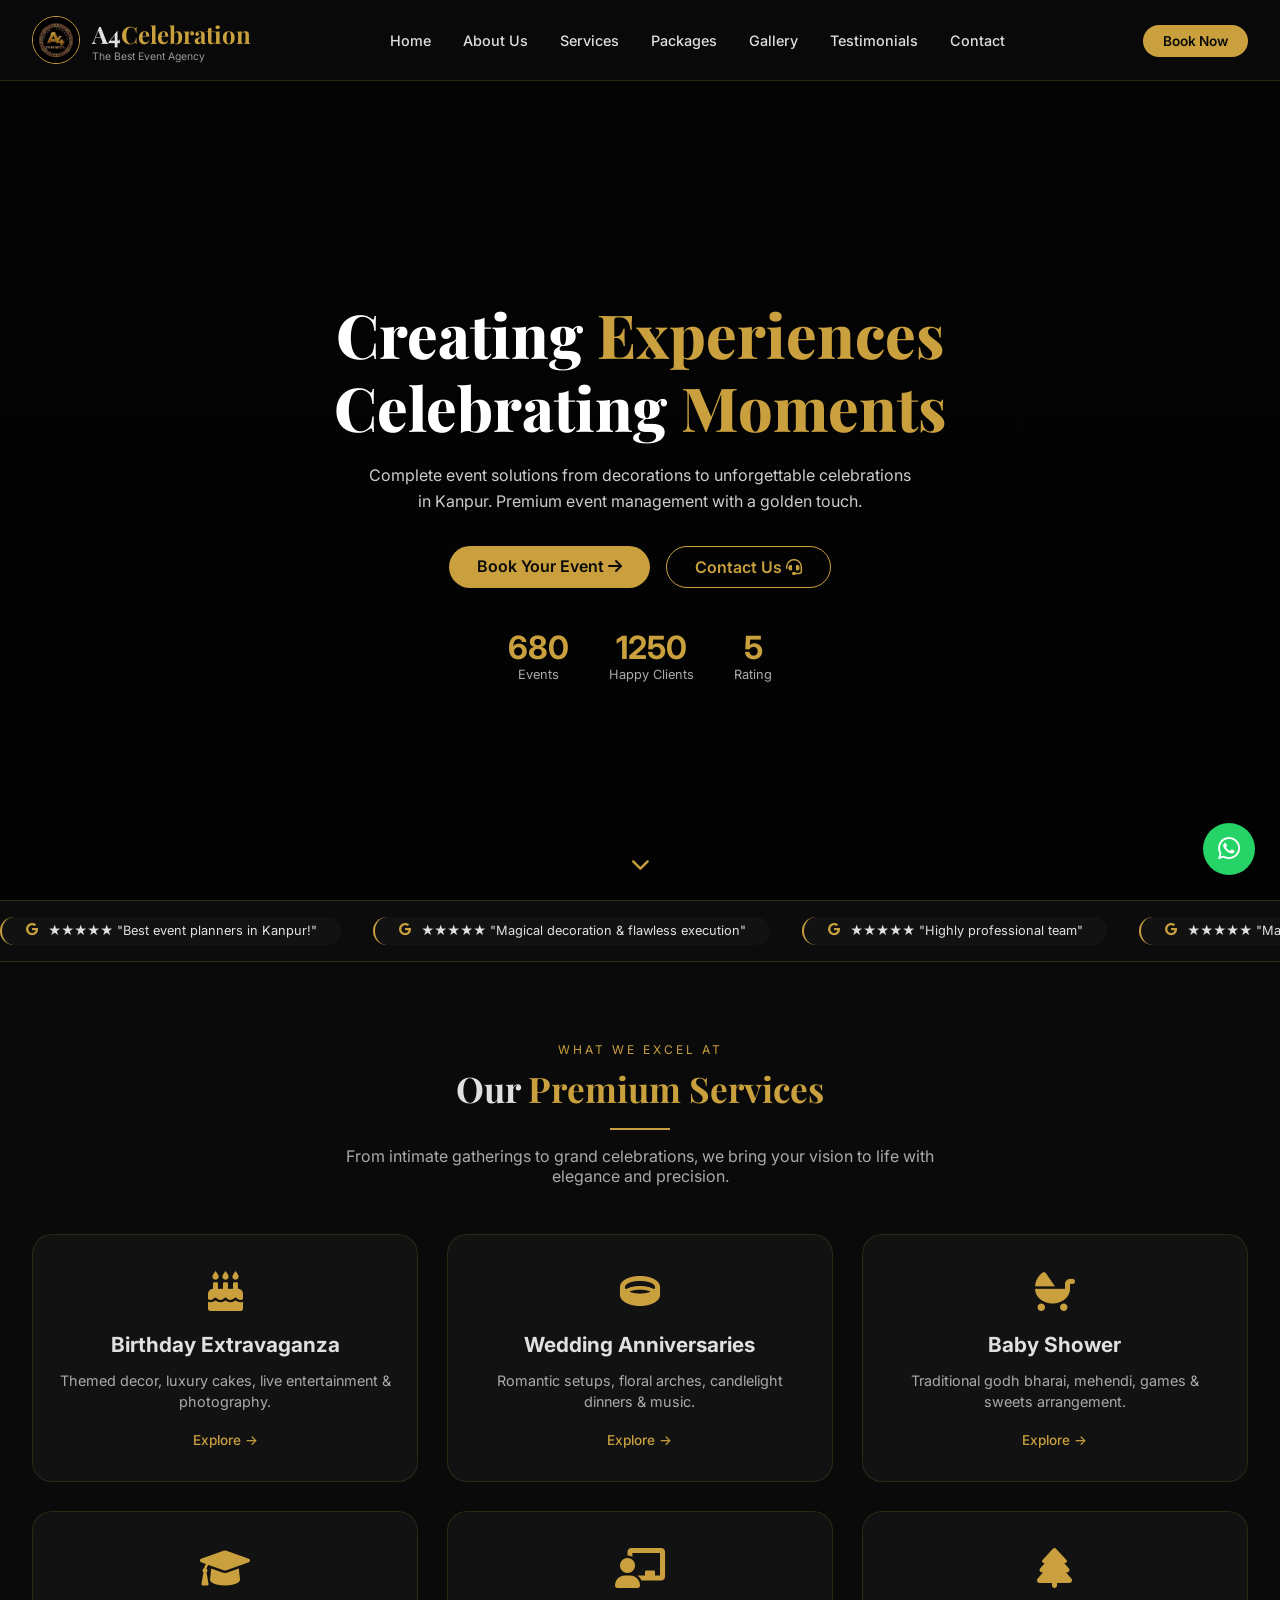
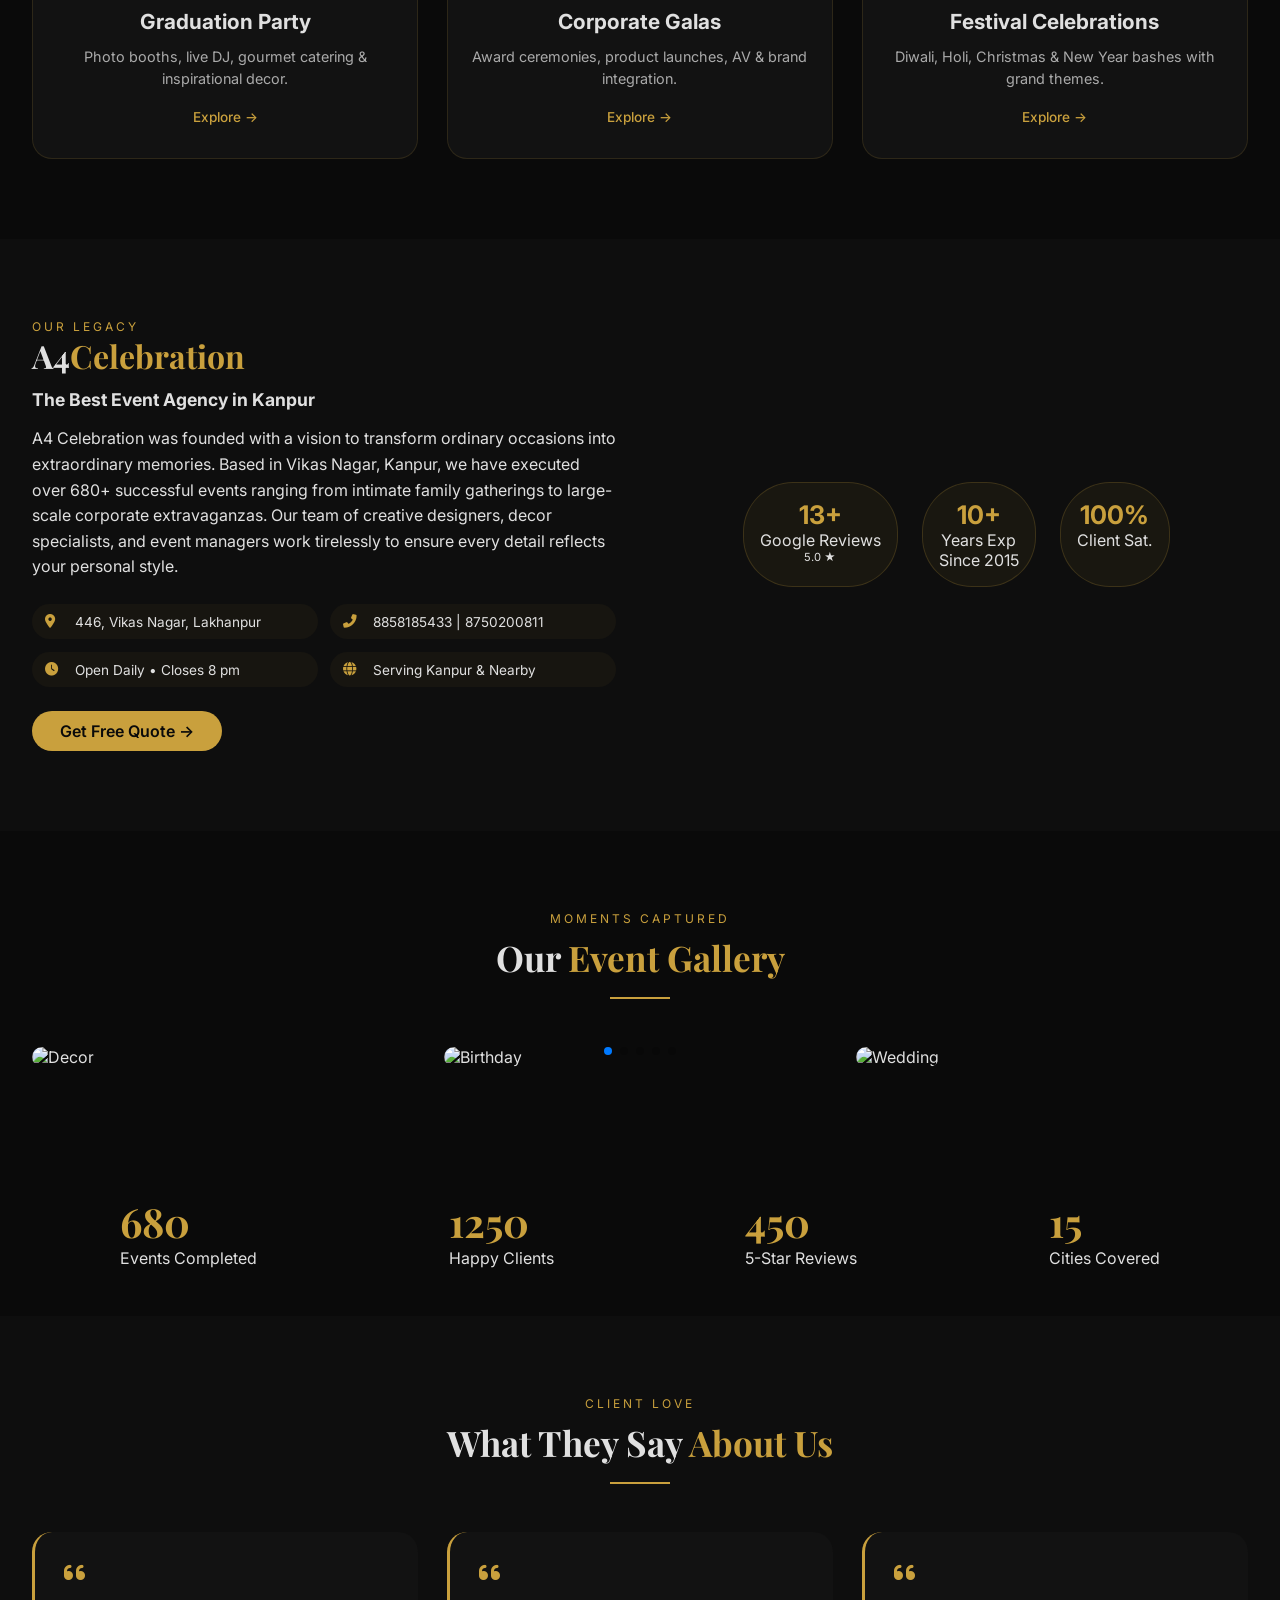
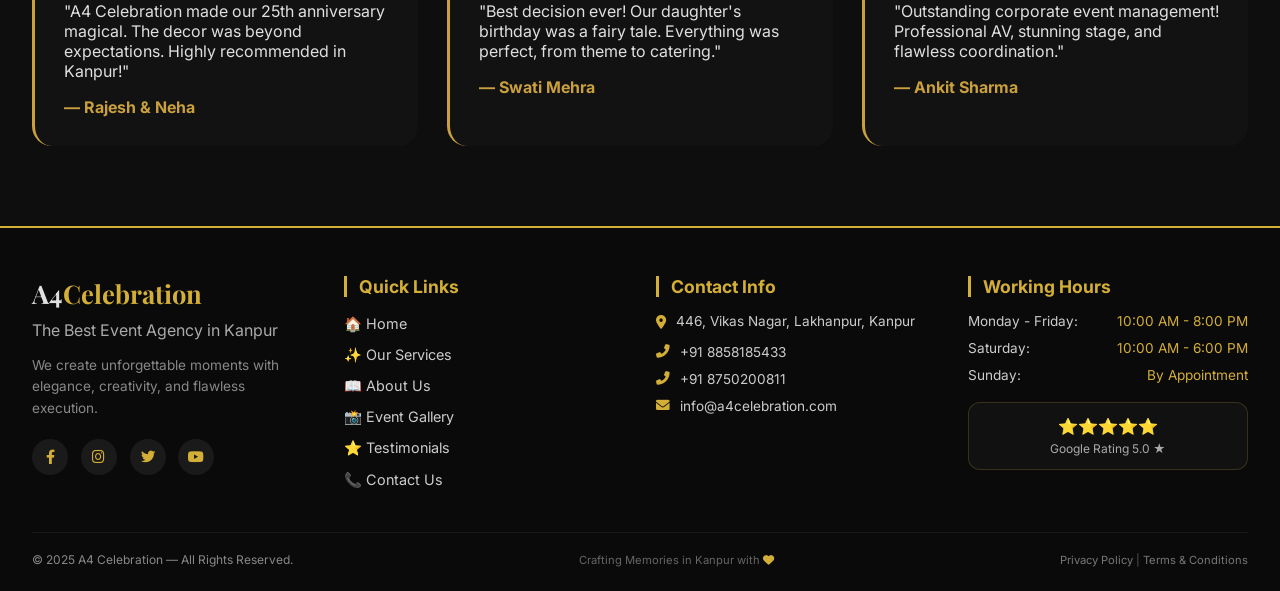
==== commit c583dd1b: "Update website" ====
--- a/index.html
+++ b/index.html
@@ -639,12 +639,12 @@
                 </div>
             </div>
             <div class="nav-toggle" id="navToggle"><i class="fas fa-bars"></i></div>
-            <ul class="nav-menu" id="navMenu">
+            
                 <ul class="nav-menu" id="navMenu">
                     <li><a href="index.html" class="nav-link">Home</a></li>
                     <li><a href="about.html" class="nav-link">About Us</a></li>
                     <li><a href="services.html" class="nav-link">Services</a></li>
-                    <li><a href="event.html" class="nav-link">Events</a></li>
+                    <!-- <li><a href="event.html" class="nav-link">Events</a></li> -->
                     <li><a href="packages.html" class="nav-link">Packages</a></li>
                     <li><a href="gallery.html" class="nav-link">Gallery</a></li>
                     <li><a href="testimonials.html" class="nav-link">Testimonials</a></li>
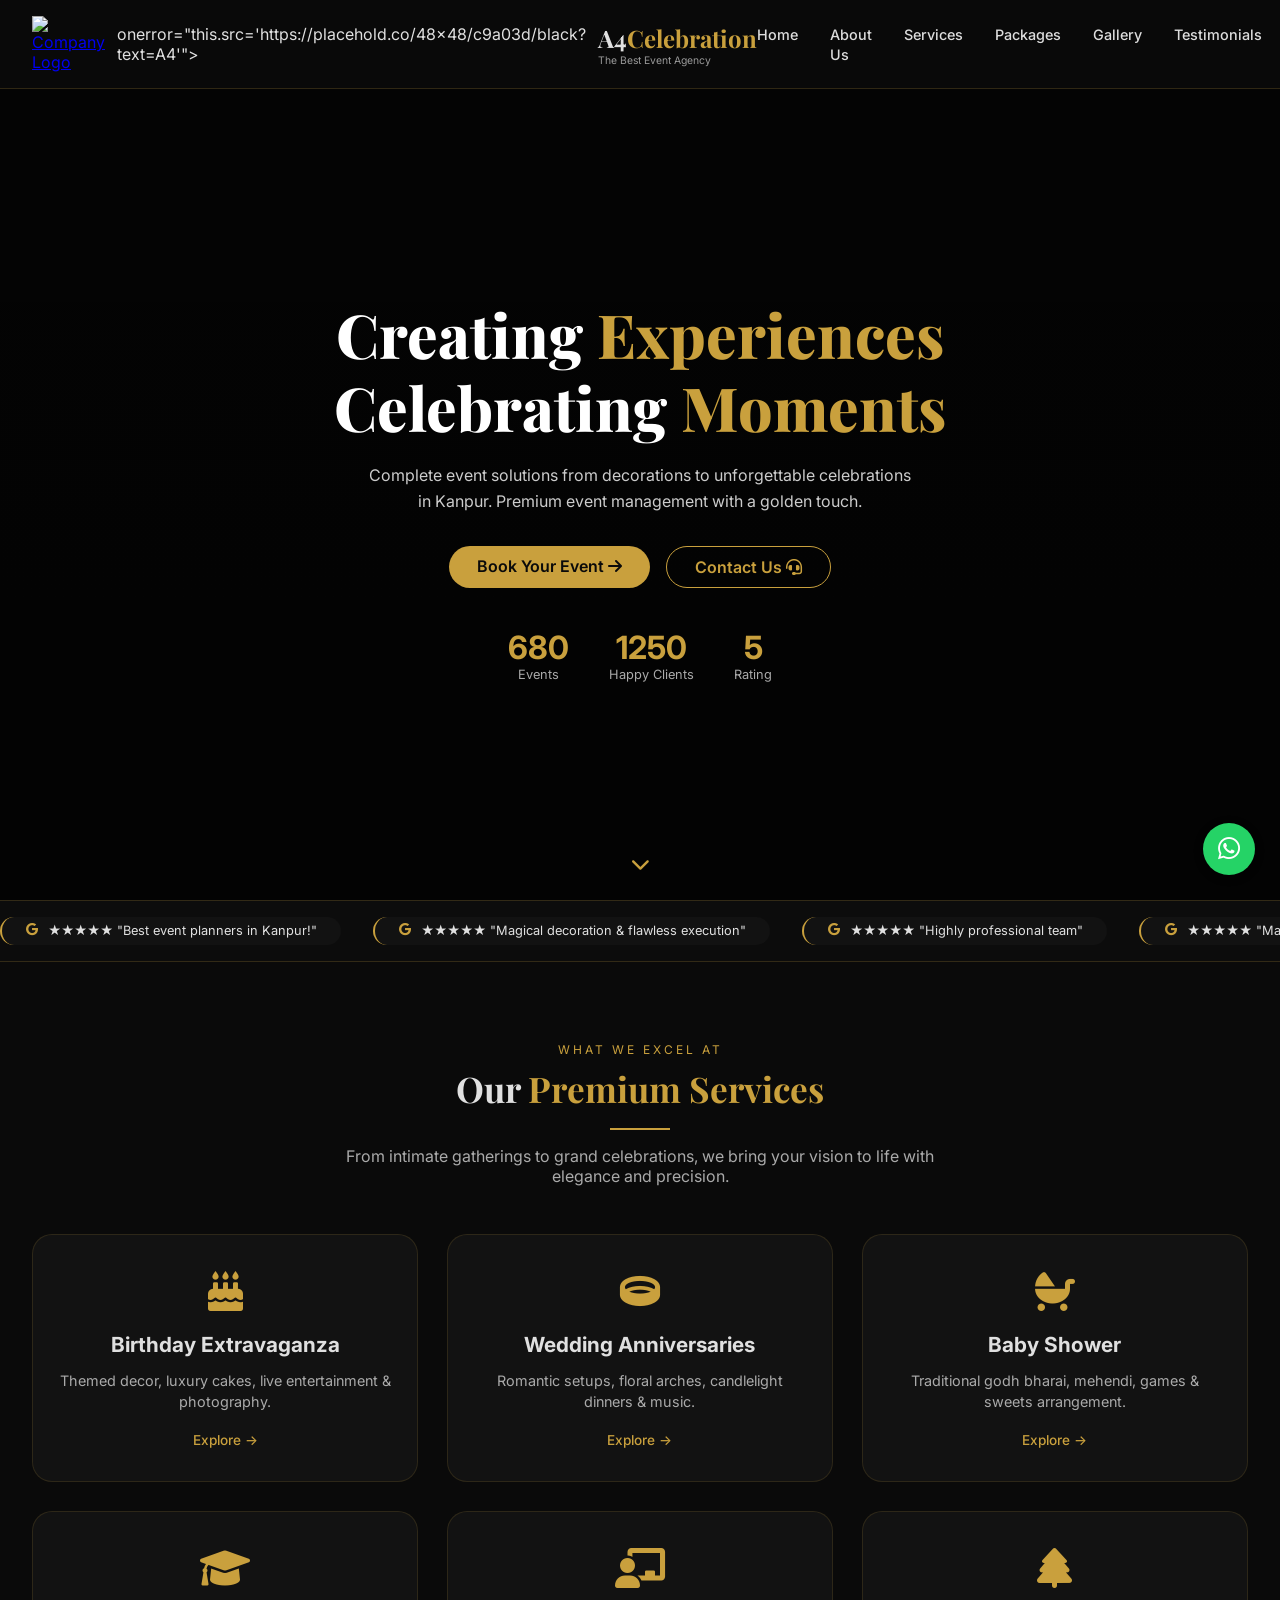
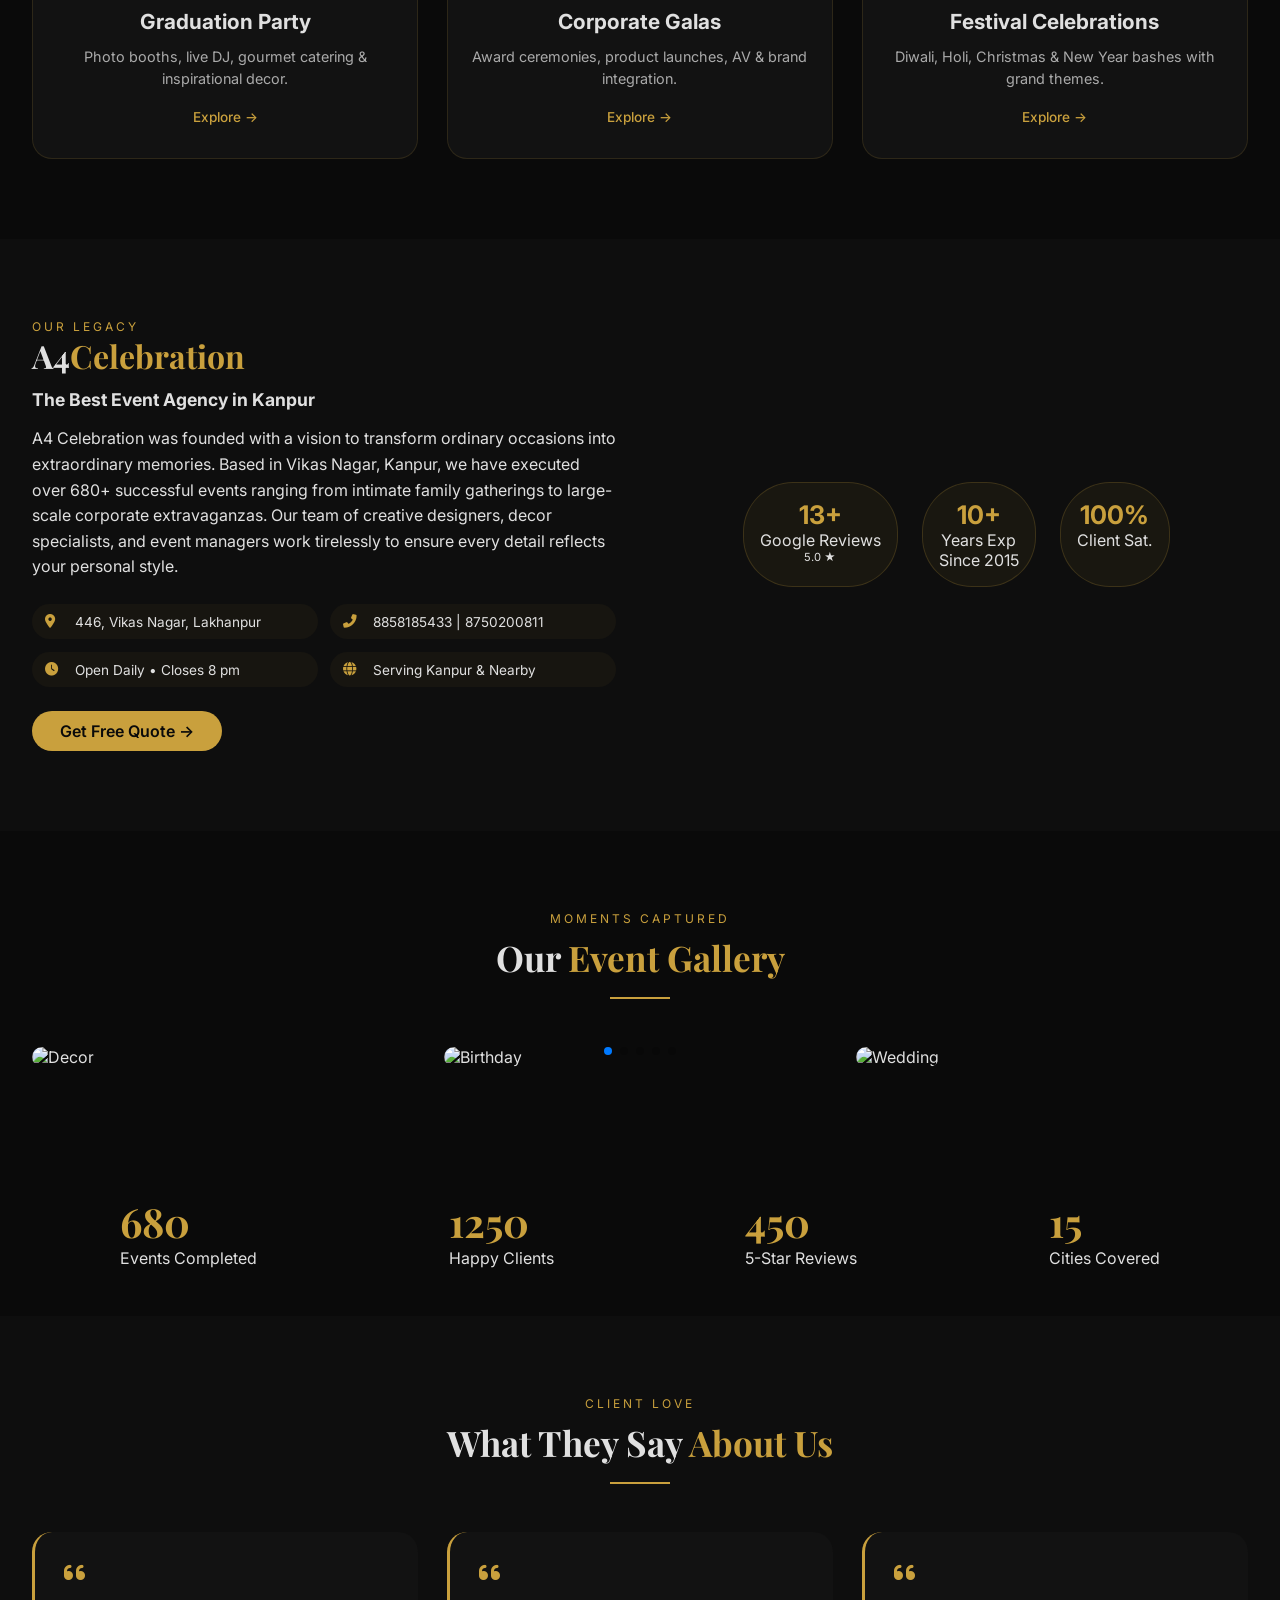
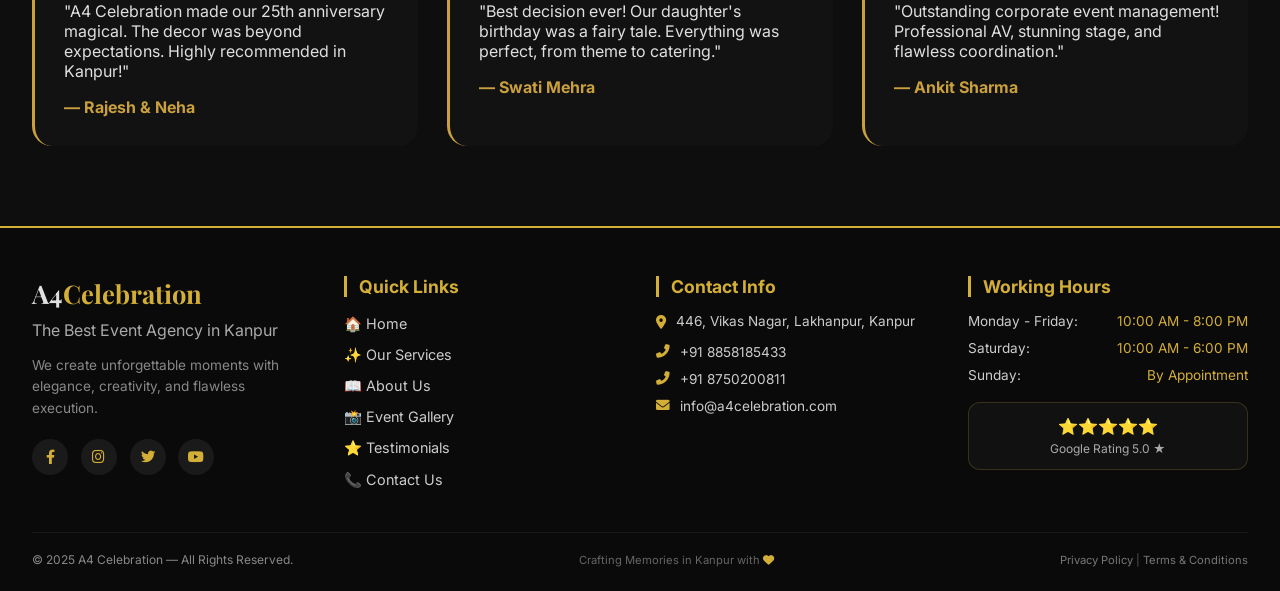
==== commit c096fb88: "Update website" ====
--- a/index.html
+++ b/index.html
@@ -631,31 +631,34 @@
     <nav class="navbar" id="navbar">
         <div class="container">
             <div class="logo">
-                <img src="assets/logo.jpeg" alt="Logo" class="logo-img"
-                    onerror="this.src='https://placehold.co/48x48/c9a03d/black?text=A4'">
+                <!-- <img src="assets/logo.jpeg" alt="Logo" class="logo-img" -->
+                <a href="/">
+                    <img src="logo.png" alt="Company Logo">
+                </a>
+                onerror="this.src='https://placehold.co/48x48/c9a03d/black?text=A4'">
                 <div>
                     <div class="logo-name">A4<span class="gold">Celebration</span></div>
                     <div class="logo-tag">The Best Event Agency</div>
                 </div>
             </div>
             <div class="nav-toggle" id="navToggle"><i class="fas fa-bars"></i></div>
-            
-                <ul class="nav-menu" id="navMenu">
-                    <li><a href="index.html" class="nav-link">Home</a></li>
-                    <li><a href="about.html" class="nav-link">About Us</a></li>
-                    <li><a href="services.html" class="nav-link">Services</a></li>
-                    <!-- <li><a href="event.html" class="nav-link">Events</a></li> -->
-                    <li><a href="packages.html" class="nav-link">Packages</a></li>
-                    <li><a href="gallery.html" class="nav-link">Gallery</a></li>
-                    <li><a href="testimonials.html" class="nav-link">Testimonials</a></li>
-                    <li><a href="contact.html" class="nav-link">Contact</a></li>
-                </ul>
-
-                <div>
-                    <!-- <button class="btn-primary" style="font-size:0.85rem; padding:8px 20px;">Book Now</button> -->
-
-                    <a href="contact.html" class="btn-primary" style="font-size:0.85rem; padding:8px 20px;">Book Now</a>
-                </div>
+
+            <ul class="nav-menu" id="navMenu">
+                <li><a href="index.html" class="nav-link">Home</a></li>
+                <li><a href="about.html" class="nav-link">About Us</a></li>
+                <li><a href="services.html" class="nav-link">Services</a></li>
+                <!-- <li><a href="event.html" class="nav-link">Events</a></li> -->
+                <li><a href="packages.html" class="nav-link">Packages</a></li>
+                <li><a href="gallery.html" class="nav-link">Gallery</a></li>
+                <li><a href="testimonials.html" class="nav-link">Testimonials</a></li>
+                <li><a href="contact.html" class="nav-link">Contact</a></li>
+            </ul>
+
+            <div>
+                <!-- <button class="btn-primary" style="font-size:0.85rem; padding:8px 20px;">Book Now</button> -->
+
+                <a href="contact.html" class="btn-primary" style="font-size:0.85rem; padding:8px 20px;">Book Now</a>
+            </div>
         </div>
     </nav>
 
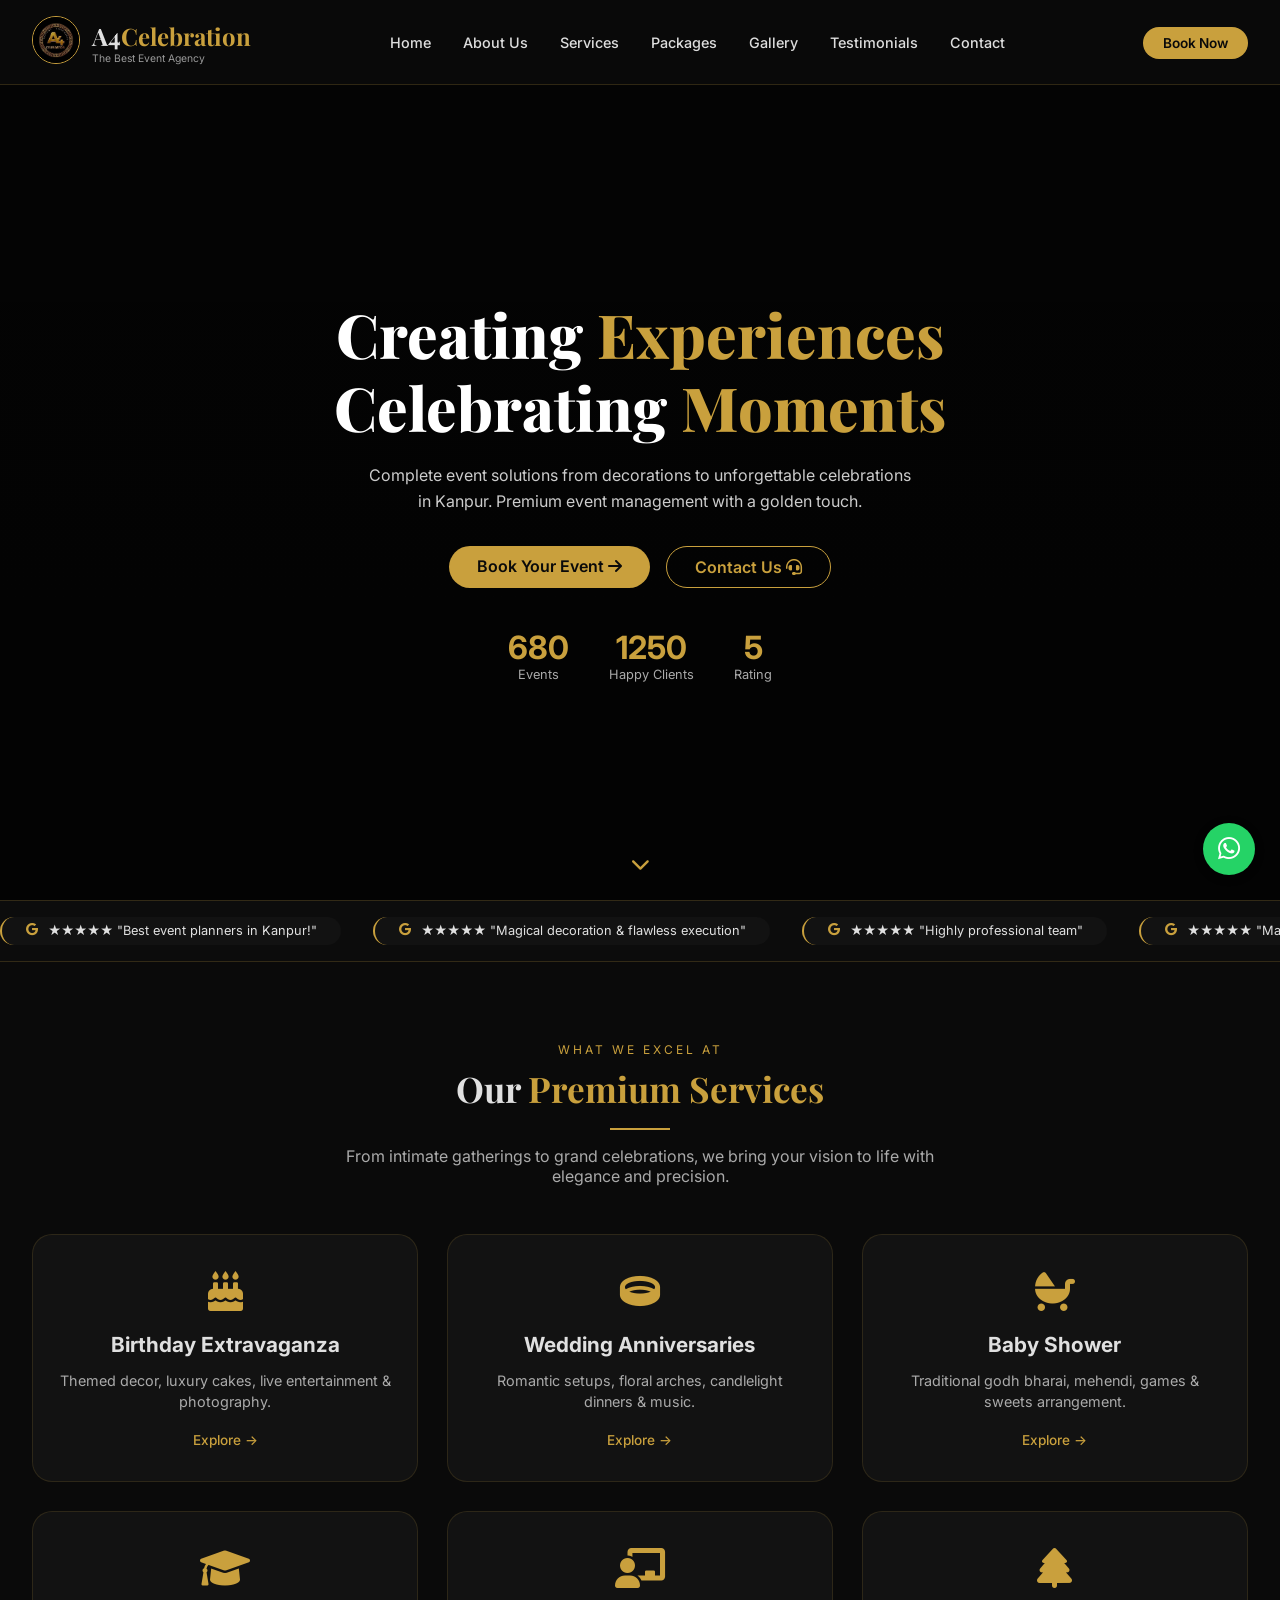
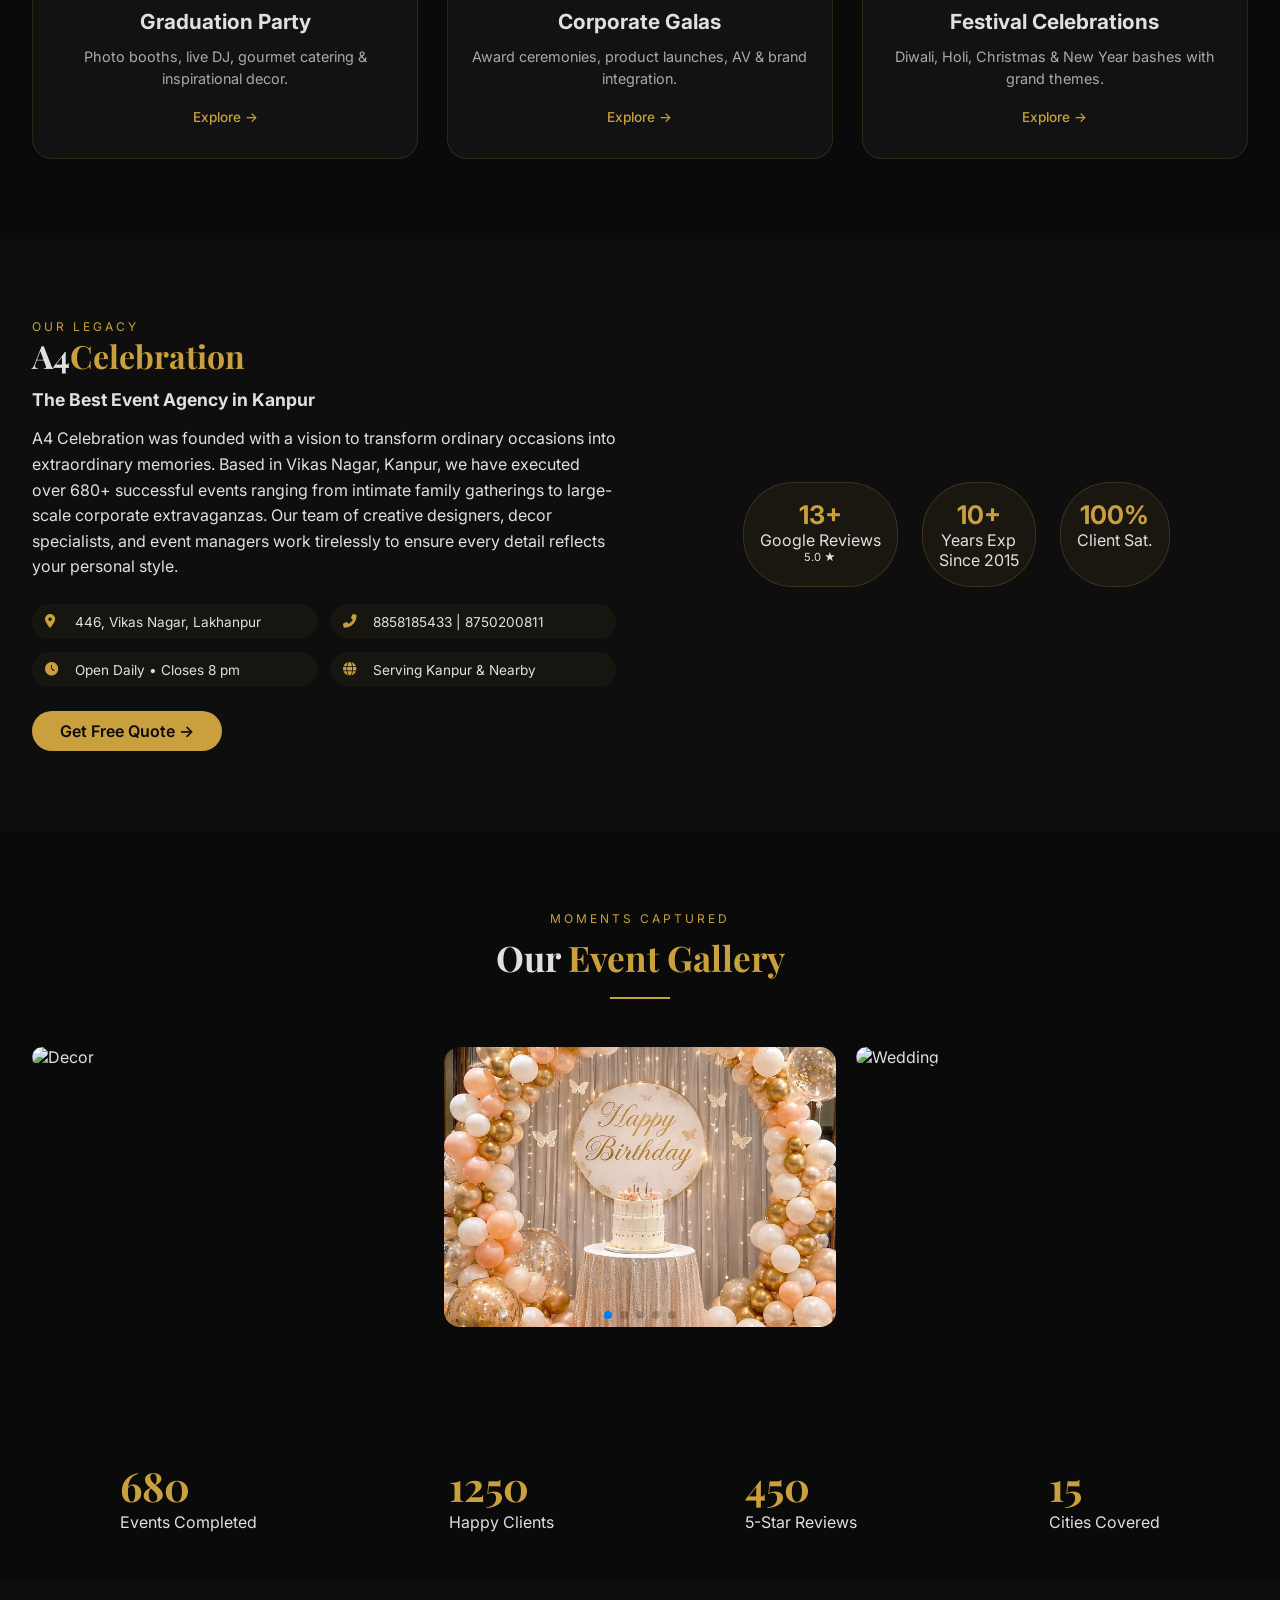
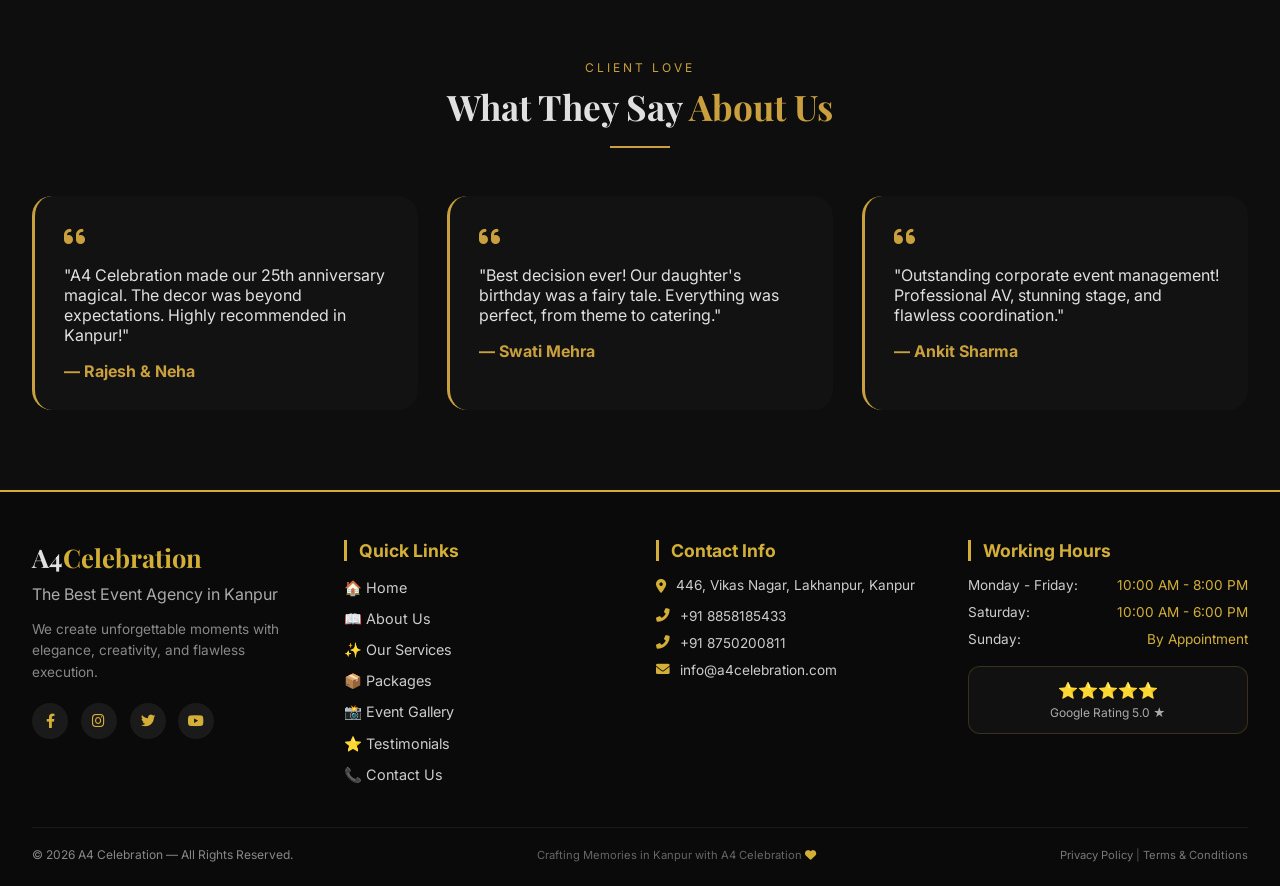
==== commit ad3c0c02: "Update website" ====
--- a/index.html
+++ b/index.html
@@ -58,6 +58,10 @@
 
         .preloader-box {
             text-align: center;
+            flex-direction: column;
+            display: flex;
+            align-items: center;
+
         }
 
         .preloader-ring {
@@ -78,6 +82,7 @@
 
         .preloader-text {
             font-family: 'Playfair Display', serif;
+            text-align: center;
             font-size: 1.2rem;
             letter-spacing: 4px;
             color: var(--gold);
@@ -449,8 +454,50 @@
             transition: 0.3s;
         }
 
+        /* .gallery-slider .swiper-slide img:hover {
+            transform: scale(1.02);
+        } */
+
+        .gallery-slider .swiper-slide {
+            position: relative;
+            overflow: hidden;
+        }
+
+        .gallery-slider .swiper-slide img {
+            transition: all 0.3s ease;
+        }
+
+        .gallery-slider .swiper-slide p.event-text {
+            position: absolute;
+            top: 50%;
+            left: 50%;
+            transform: translate(-50%, -50%);
+            color: #fff;
+            font-size: 22px;
+            font-weight: 600;
+            margin: 0;
+            opacity: 0;
+            z-index: 2;
+            transition: opacity 0.3s ease;
+            pointer-events: none;
+        }
+
+        .gallery-slider .swiper-slide:hover img {
+            filter: brightness(60%);
+        }
+
+        .gallery-slider .swiper-slide:hover p.event-text {
+            opacity: 1;
+        }
+
+
+
+
+        /* ================================================================ */
+
         .gallery-slider .swiper-slide img:hover {
             transform: scale(1.02);
+            filter: brightness(60%);
         }
 
         /* Reviews Marquee */
@@ -631,11 +678,12 @@
     <nav class="navbar" id="navbar">
         <div class="container">
             <div class="logo">
-                <!-- <img src="assets/logo.jpeg" alt="Logo" class="logo-img" -->
-                <a href="/">
-                    <img src="logo.png" alt="Company Logo">
+                <a href="index.html">
+                    <img src="assets/logo.jpeg" alt="Logo" class="logo-img"
+                        onerror="this.src='https://placehold.co/48x48/c9a03d/black?text=A4'">
                 </a>
-                onerror="this.src='https://placehold.co/48x48/c9a03d/black?text=A4'">
+                <!-- <img src="assets/logo.jpeg" alt="Logo" class="logo-img"
+                    onerror="this.src='https://placehold.co/48x48/c9a03d/black?text=A4'"> -->
                 <div>
                     <div class="logo-name">A4<span class="gold">Celebration</span></div>
                     <div class="logo-tag">The Best Event Agency</div>
@@ -671,7 +719,10 @@
                 Premium event management with a golden touch.</p>
             <div class="btn-group">
                 <a href="#" class="btn-primary">Book Your Event <i class="fas fa-arrow-right"></i></a>
-                <a href="#" class="btn-outline">Contact Us <i class="fas fa-headset"></i></a>
+                <a href="/contact.html" class="btn-outline">
+                    Contact Us <i class="fas fa-headset"></i>
+                </a>
+                <!-- <a href="#" class="btn-outline">Contact Us <i class="fas fa-headset"></i></a> -->
             </div>
             <div class="hero-stats">
                 <div class="stat-item">
@@ -810,16 +861,31 @@
         </div>
         <div class="swiper gallery-slider" style="max-width:1300px; margin:0 auto; overflow:hidden;">
             <div class="swiper-wrapper">
-                <div class="swiper-slide"><img src="https://images.unsplash.com/photo-1511795409834-ef04bbd61622?w=600"
-                        alt="Decor"></div>
-                <div class="swiper-slide"><img src="https://images.unsplash.com/photo-1464366400600-7168b5af510e?w=600"
-                        alt="Birthday"></div>
-                <div class="swiper-slide"><img src="https://images.unsplash.com/photo-1519225421980-715cb0215aed?w=600"
-                        alt="Wedding"></div>
-                <div class="swiper-slide"><img src="https://images.unsplash.com/photo-1519671482749-fd09be7ccebf?w=600"
-                        alt="Corporate"></div>
-                <div class="swiper-slide"><img src="https://images.unsplash.com/photo-1532712933740-cc58cf63214b?w=600"
-                        alt="Festival"></div>
+                <div class="swiper-slide">
+                    <img src="https://images.unsplash.com/photo-1511795409834-ef04bbd61622?w=600" alt="Decor">
+
+                    <p class="event-text">Event_Decoration</p>
+                </div>
+
+                <div class="swiper-slide">
+                    <img src="assets/happy birthday.webp" alt="Birthday">
+                    <p class="event-text">Birthday_Party</p>
+                </div>
+
+                <div class="swiper-slide">
+                    <img src="https://images.unsplash.com/photo-1519225421980-715cb0215aed?w=600" alt="Wedding">
+                    <p class="event-text">Wedding_Ceremony</p>
+                </div>
+
+                <div class="swiper-slide">
+                    <img src="https://images.unsplash.com/photo-1519671482749-fd09be7ccebf?w=600" alt="Corporate">
+                    <p class="event-text">Corporate_Event</p>
+                </div>
+                <div class="swiper-slide">
+                    <img src="assets/Festivel.webp" alt="Festival">
+                    <p class="event-text">Festival_Celebration</p>
+                </div>
+                
             </div>
             <div class="swiper-pagination"></div>
         </div>
@@ -915,22 +981,25 @@
                         Quick Links
                     </h4>
                     <ul style="list-style: none;">
-                        <li style="margin-bottom: 0.7rem;"><a href="#home"
+                        <li style="margin-bottom: 0.7rem;"><a href="index.html"
                                 style="color: #cccccc; text-decoration: none; transition: 0.3s; font-size: 0.9rem;">🏠
                                 Home</a></li>
-                        <li style="margin-bottom: 0.7rem;"><a href="#services"
+                        <li style="margin-bottom: 0.7rem;"><a href="about.html"
+                                style="color: #cccccc; text-decoration: none; transition: 0.3s; font-size: 0.9rem;">📖
+                                About Us</a></li>
+                        <li style="margin-bottom: 0.7rem;"><a href="services.html"
                                 style="color: #cccccc; text-decoration: none; transition: 0.3s; font-size: 0.9rem;">✨
                                 Our Services</a></li>
-                        <li style="margin-bottom: 0.7rem;"><a href="#about"
-                                style="color: #cccccc; text-decoration: none; transition: 0.3s; font-size: 0.9rem;">📖
-                                About Us</a></li>
-                        <li style="margin-bottom: 0.7rem;"><a href="#gallery"
+                        <li style="margin-bottom: 0.7rem;"><a href="packages.html"
+                                style="color: #cccccc; text-decoration: none; transition: 0.3s; font-size: 0.9rem;">📦
+                                Packages</a></li>
+                        <li style="margin-bottom: 0.7rem;"><a href="gallery.html"
                                 style="color: #cccccc; text-decoration: none; transition: 0.3s; font-size: 0.9rem;">📸
                                 Event Gallery</a></li>
-                        <li style="margin-bottom: 0.7rem;"><a href="#testimonials"
+                        <li style="margin-bottom: 0.7rem;"><a href="testimonials.html"
                                 style="color: #cccccc; text-decoration: none; transition: 0.3s; font-size: 0.9rem;">⭐
                                 Testimonials</a></li>
-                        <li style="margin-bottom: 0.7rem;"><a href="#contact"
+                        <li style="margin-bottom: 0.7rem;"><a href="contact.html"
                                 style="color: #cccccc; text-decoration: none; transition: 0.3s; font-size: 0.9rem;">📞
                                 Contact Us</a></li>
                     </ul>
@@ -1000,10 +1069,10 @@
             <div
                 style="display: flex; flex-wrap: wrap; justify-content: space-between; align-items: center; padding-top: 1.2rem; border-top: 1px solid #1a1a1a; gap: 0.8rem;">
                 <div style="color: #888888; font-size: 0.75rem;">
-                    © 2025 A4 Celebration — All Rights Reserved.
+                    © 2026 A4 Celebration — All Rights Reserved.
                 </div>
                 <div style="color: #666; font-size: 0.7rem;">
-                    Crafting Memories in Kanpur with <i class="fas fa-heart" style="color: #d4af37;"></i>
+                    Crafting Memories in Kanpur with A4 Celebration <i class="fas fa-heart" style="color: #d4af37;"></i>
                 </div>
                 <div style="color: #555; font-size: 0.7rem;">
                     <a href="#" style="color: #777; text-decoration: none;">Privacy Policy</a> | <a href="#"
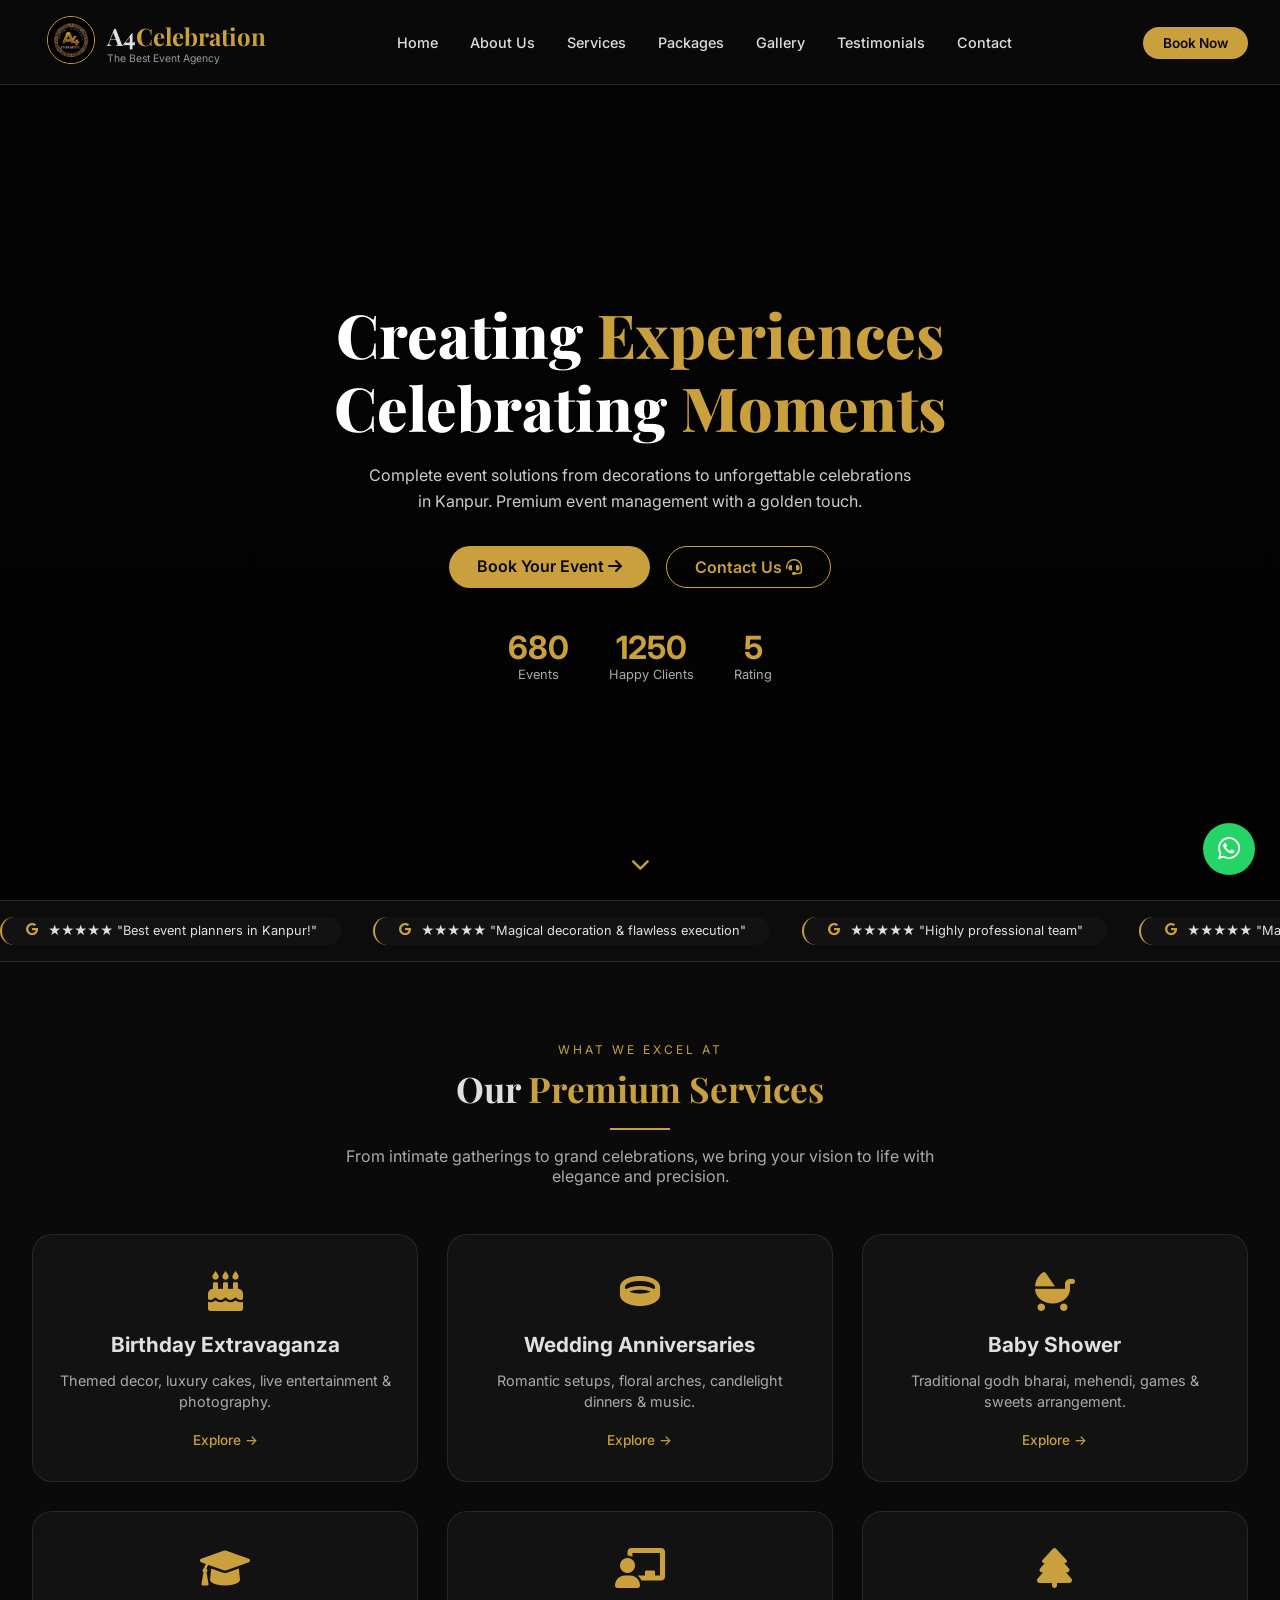
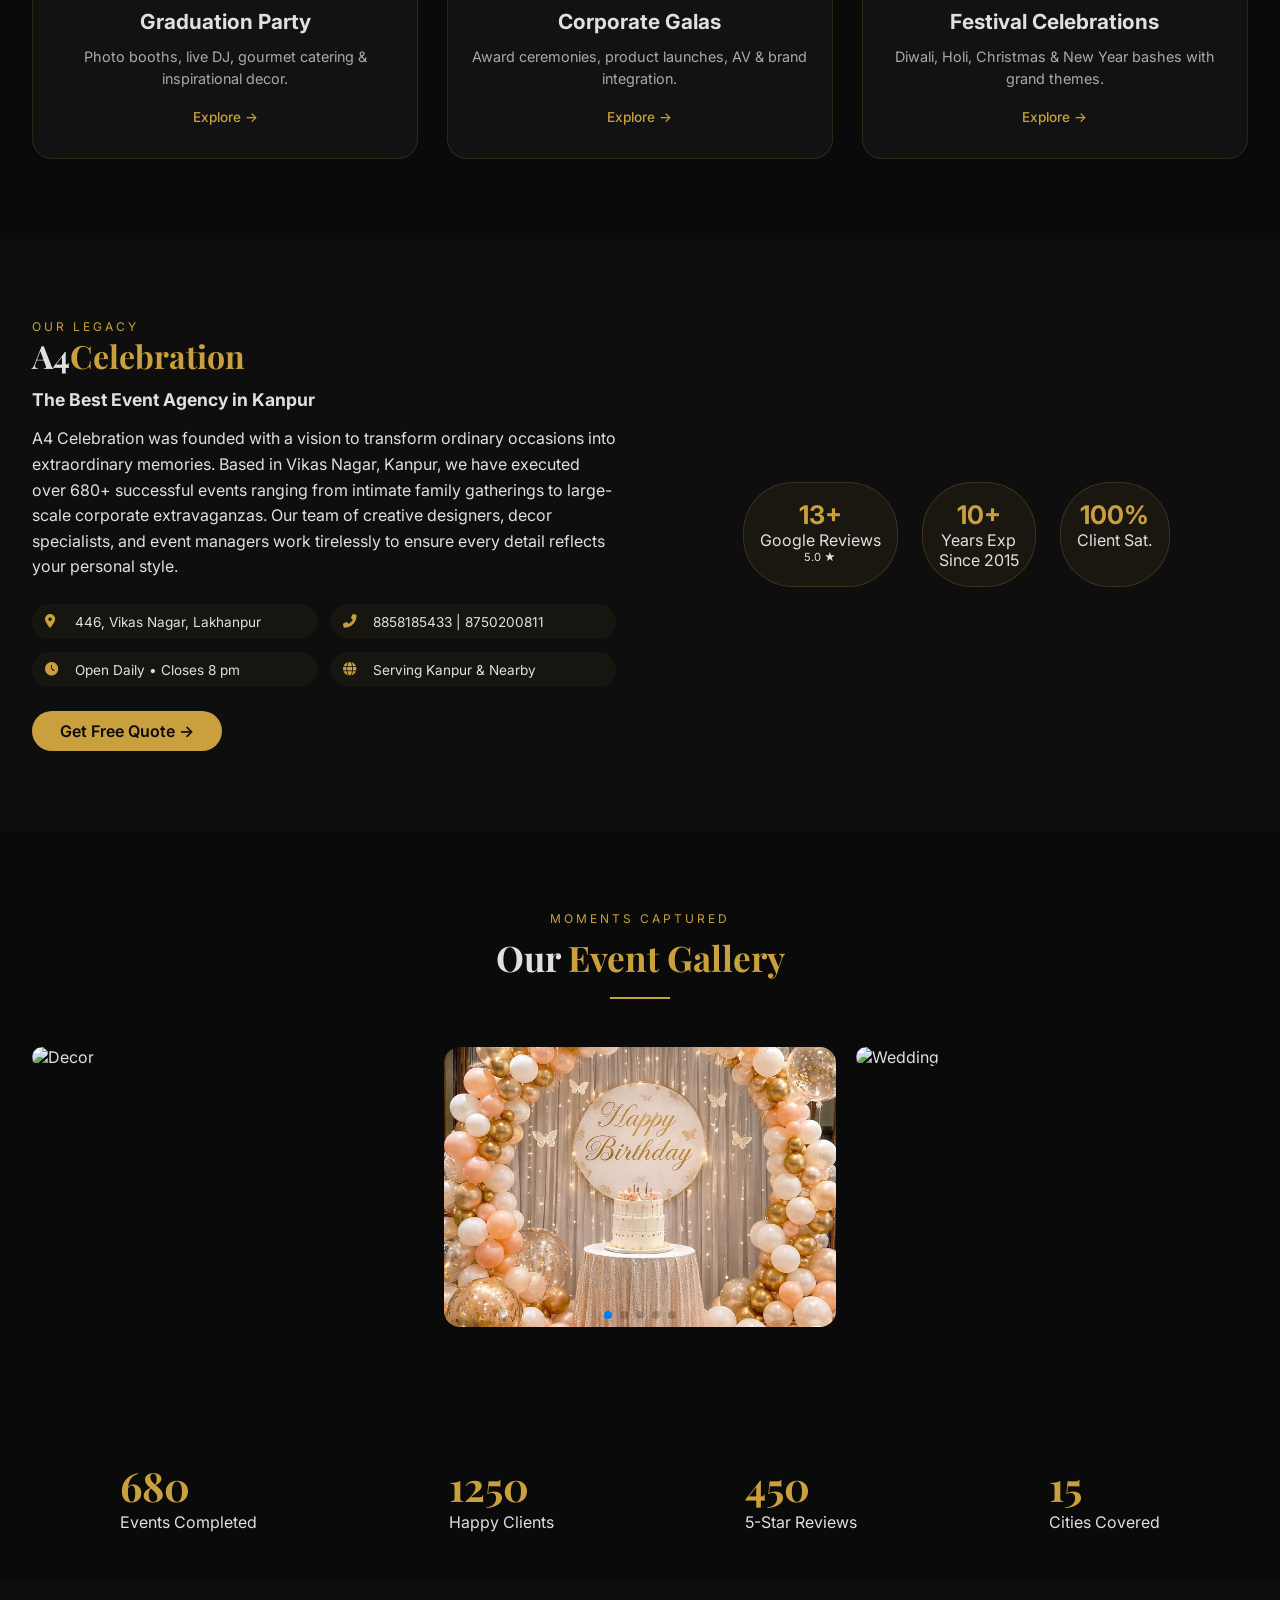
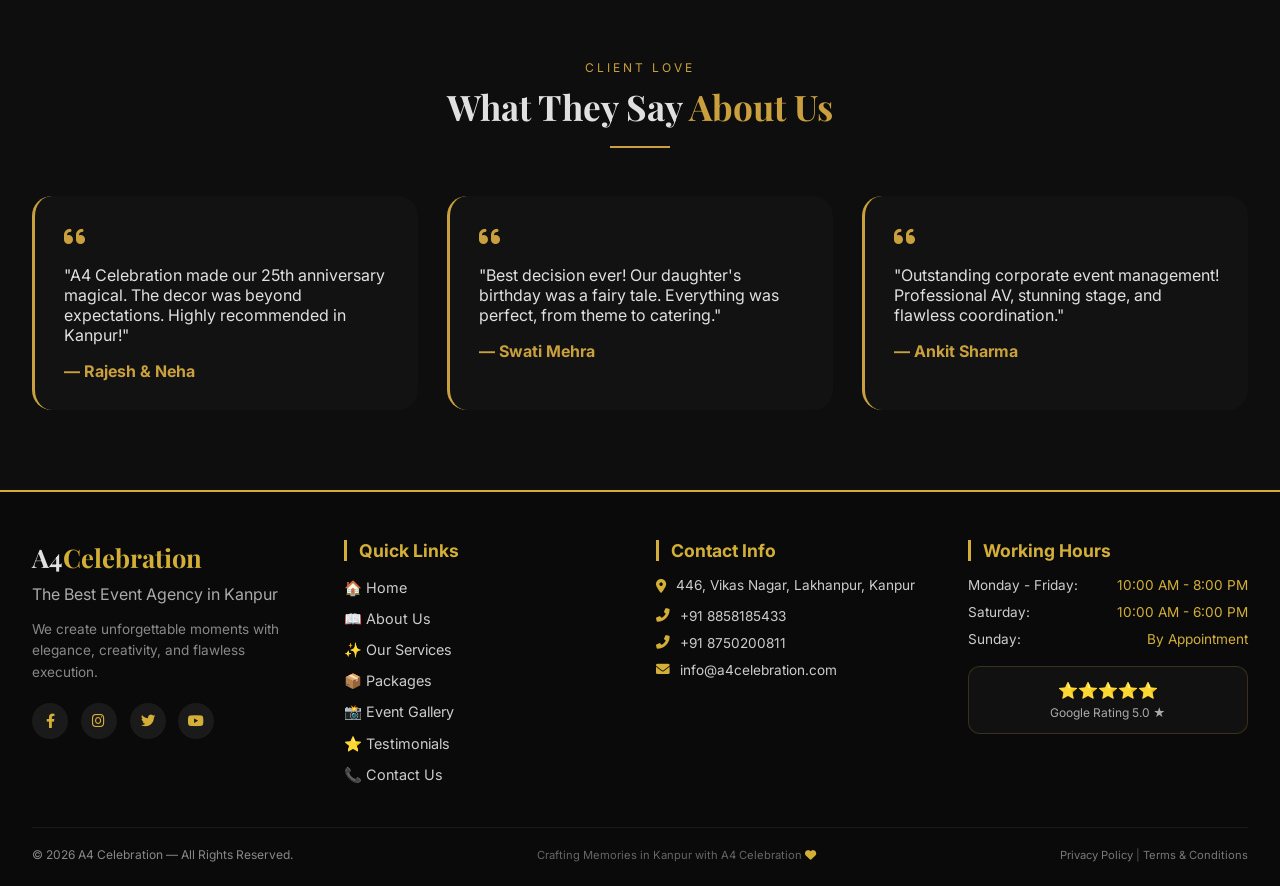
==== commit 102b03f6: "Update website" ====
--- a/index.html
+++ b/index.html
@@ -103,7 +103,7 @@
         }
 
         .navbar.scrolled {
-            padding: 0.7rem 2rem;
+            /* padding: 0.7rem 2rem; */
             background: #0a0a0a;
             border-bottom-color: rgba(201, 160, 61, 0.4);
         }
@@ -120,6 +120,7 @@
             display: flex;
             align-items: center;
             gap: 12px;
+            padding-left: 15px;
         }
 
         .logo-img {
@@ -166,6 +167,7 @@
             cursor: pointer;
             color: var(--gold);
         }
+
 
         /* ========== HERO - FULL BACKGROUND VISIBLE ========== */
         .hero {
@@ -243,6 +245,12 @@
         .btn-primary:hover {
             background: var(--gold-light);
             transform: translateY(-2px);
+        }
+
+        @media (max-width: 500px) {
+            .btn-primary {
+                display: none;
+            }
         }
 
         .btn-outline {
@@ -638,7 +646,33 @@
 
             .nav-toggle {
                 display: block;
+                padding-right: 20px;
+                margin-left: auto;
+                
             }
+
+            .navbar {
+            position: fixed;
+            top: 0;
+            left: 0;
+            width: 100%;
+            padding: 1rem 0rem;
+            background: rgba(10, 10, 10, 0.95);
+            backdrop-filter: blur(12px);
+            z-index: 1000;
+            border-bottom: 1px solid rgba(201, 160, 61, 0.2);
+            transition: all 0.3s;
+        }
+
+            /* .container {
+                background: yellow;
+            max-width: 1300px;
+            margin: 0 auto;
+            padding: 0;
+            display: flex;
+            justify-content: space-between;
+            align-items: center;
+             } */
 
             .hero-title {
                 font-size: 2.5rem;
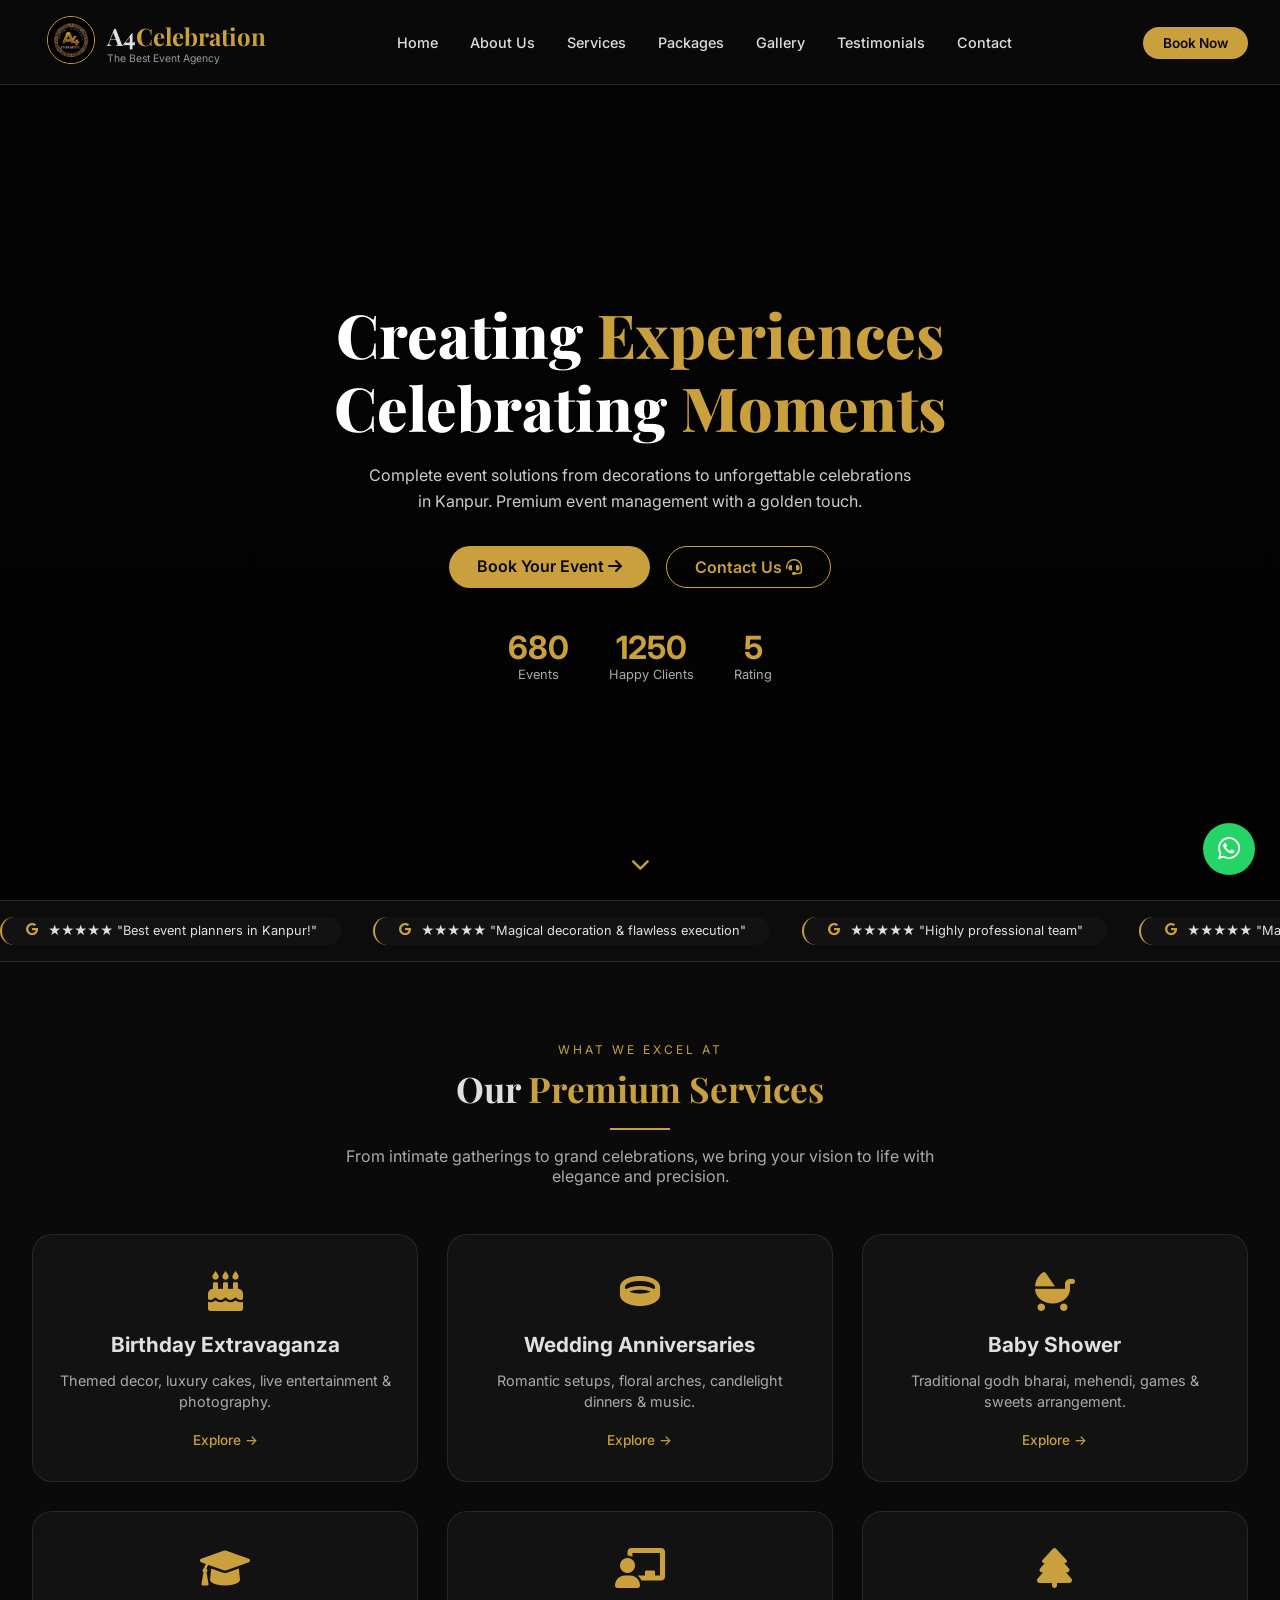
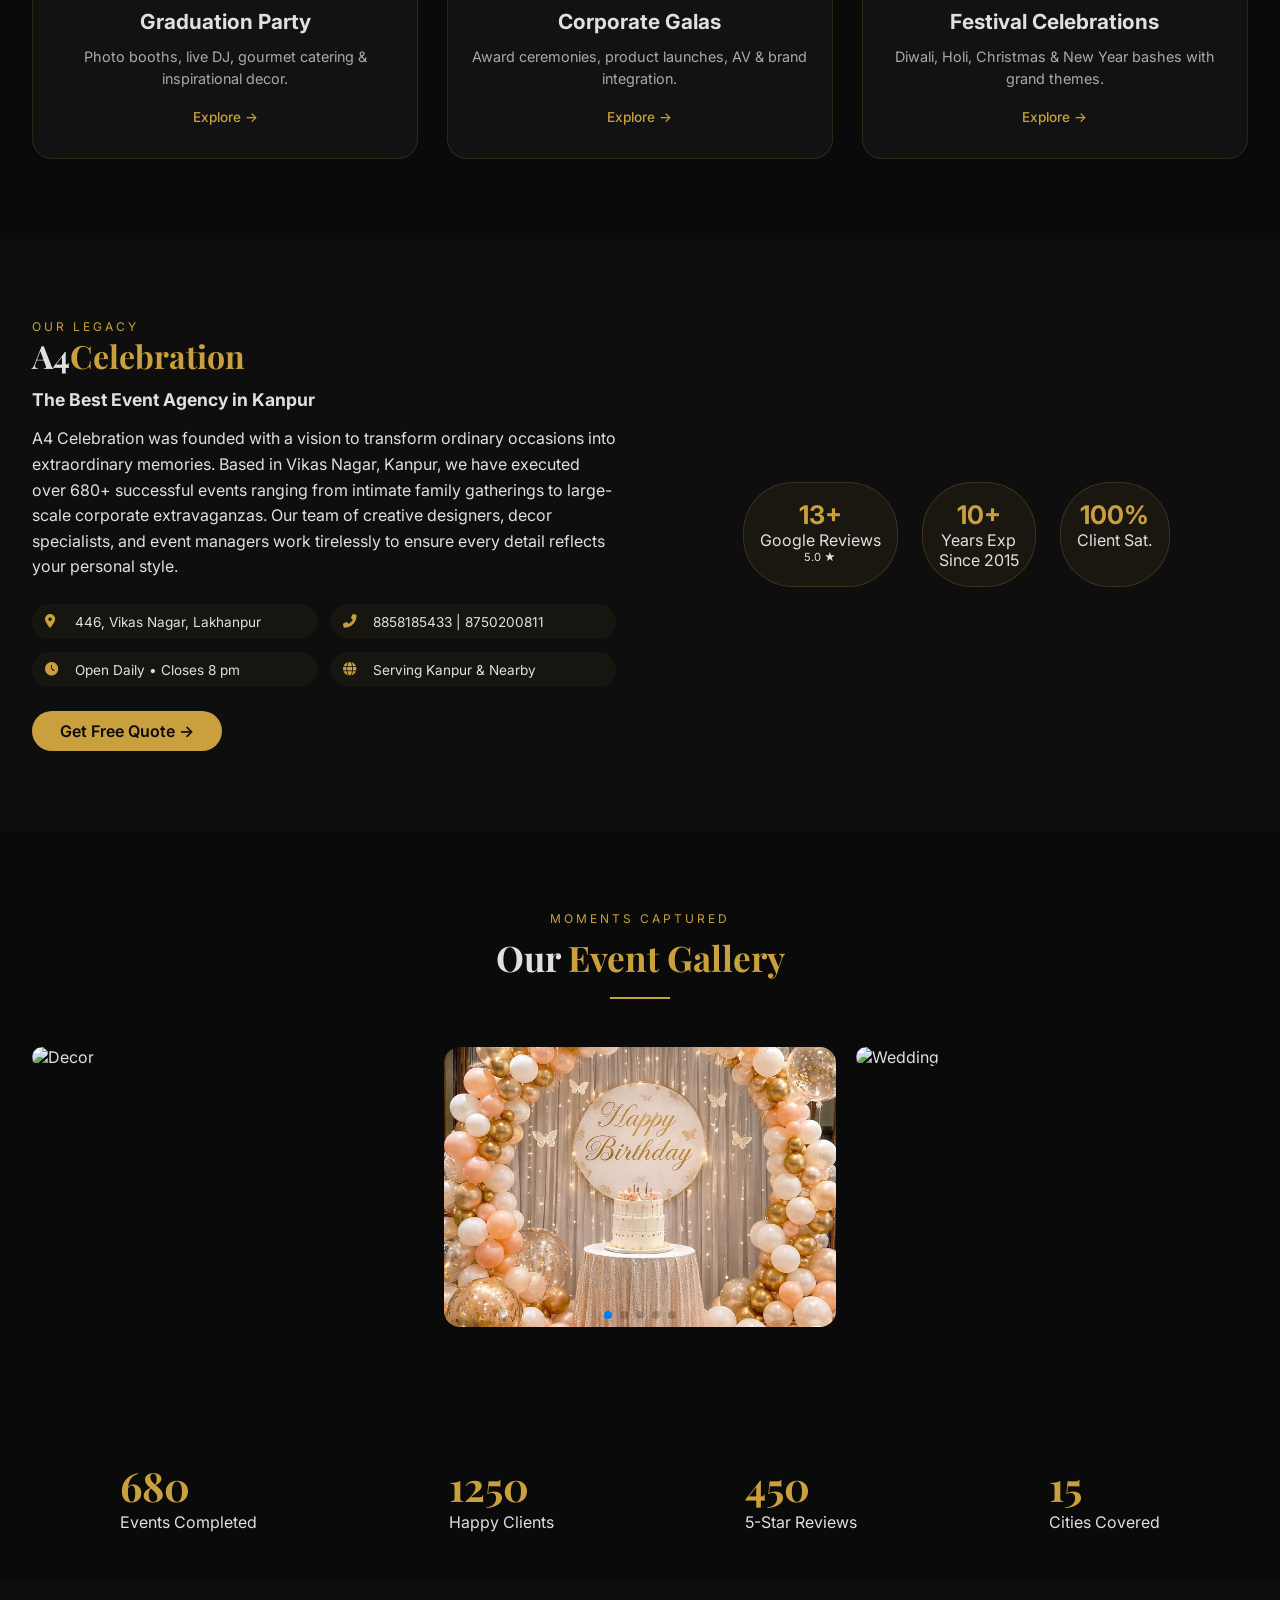
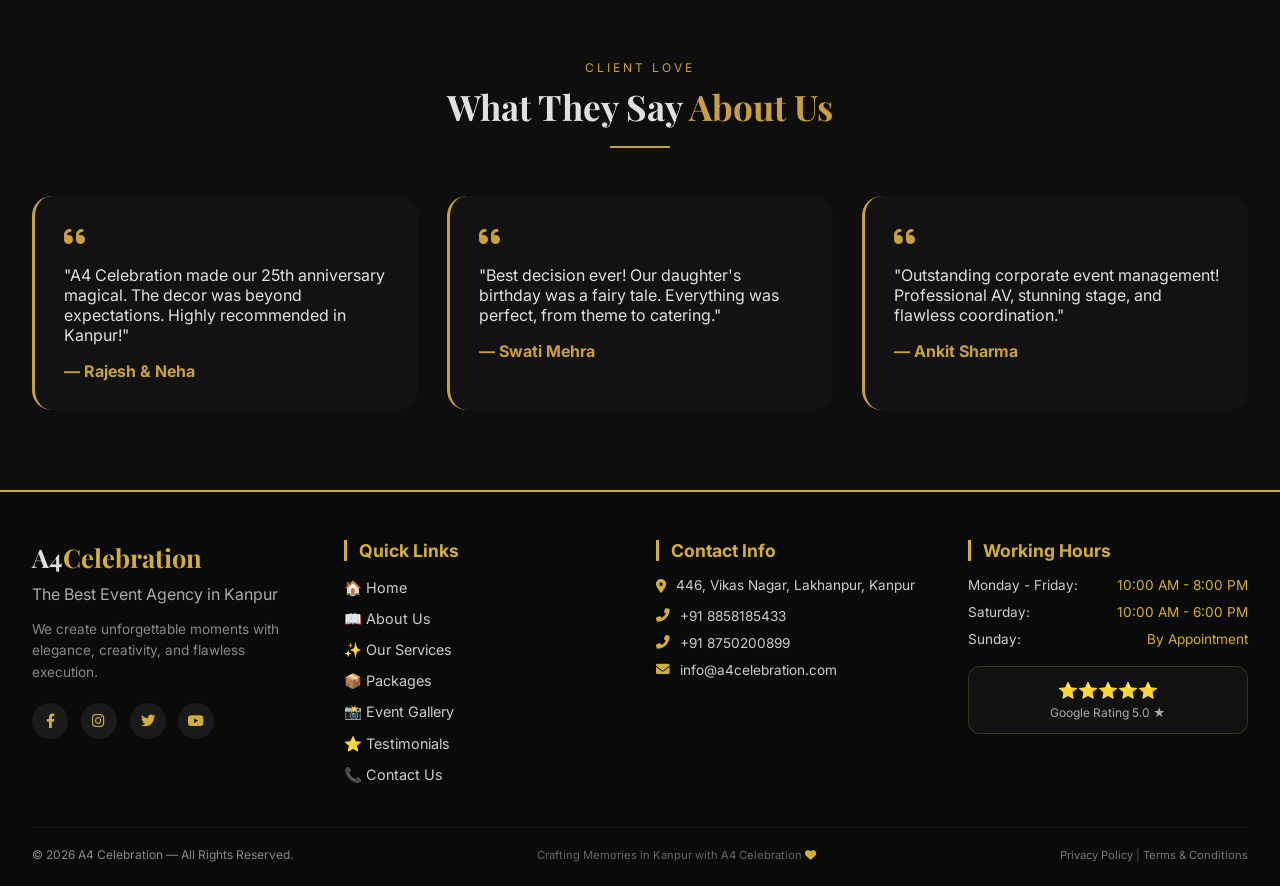
==== commit 3c29633f: "Update website" ====
--- a/index.html
+++ b/index.html
@@ -1059,7 +1059,7 @@
                         <li
                             style="margin-bottom: 0.7rem; display: flex; align-items: center; gap: 10px; color: #cccccc; font-size: 0.85rem;">
                             <i class="fas fa-phone-alt" style="color: #d4af37;"></i>
-                            +91 8750200811
+                            +91 8750200899
                         </li>
                         <li
                             style="margin-bottom: 0.7rem; display: flex; align-items: center; gap: 10px; color: #cccccc; font-size: 0.85rem;">
